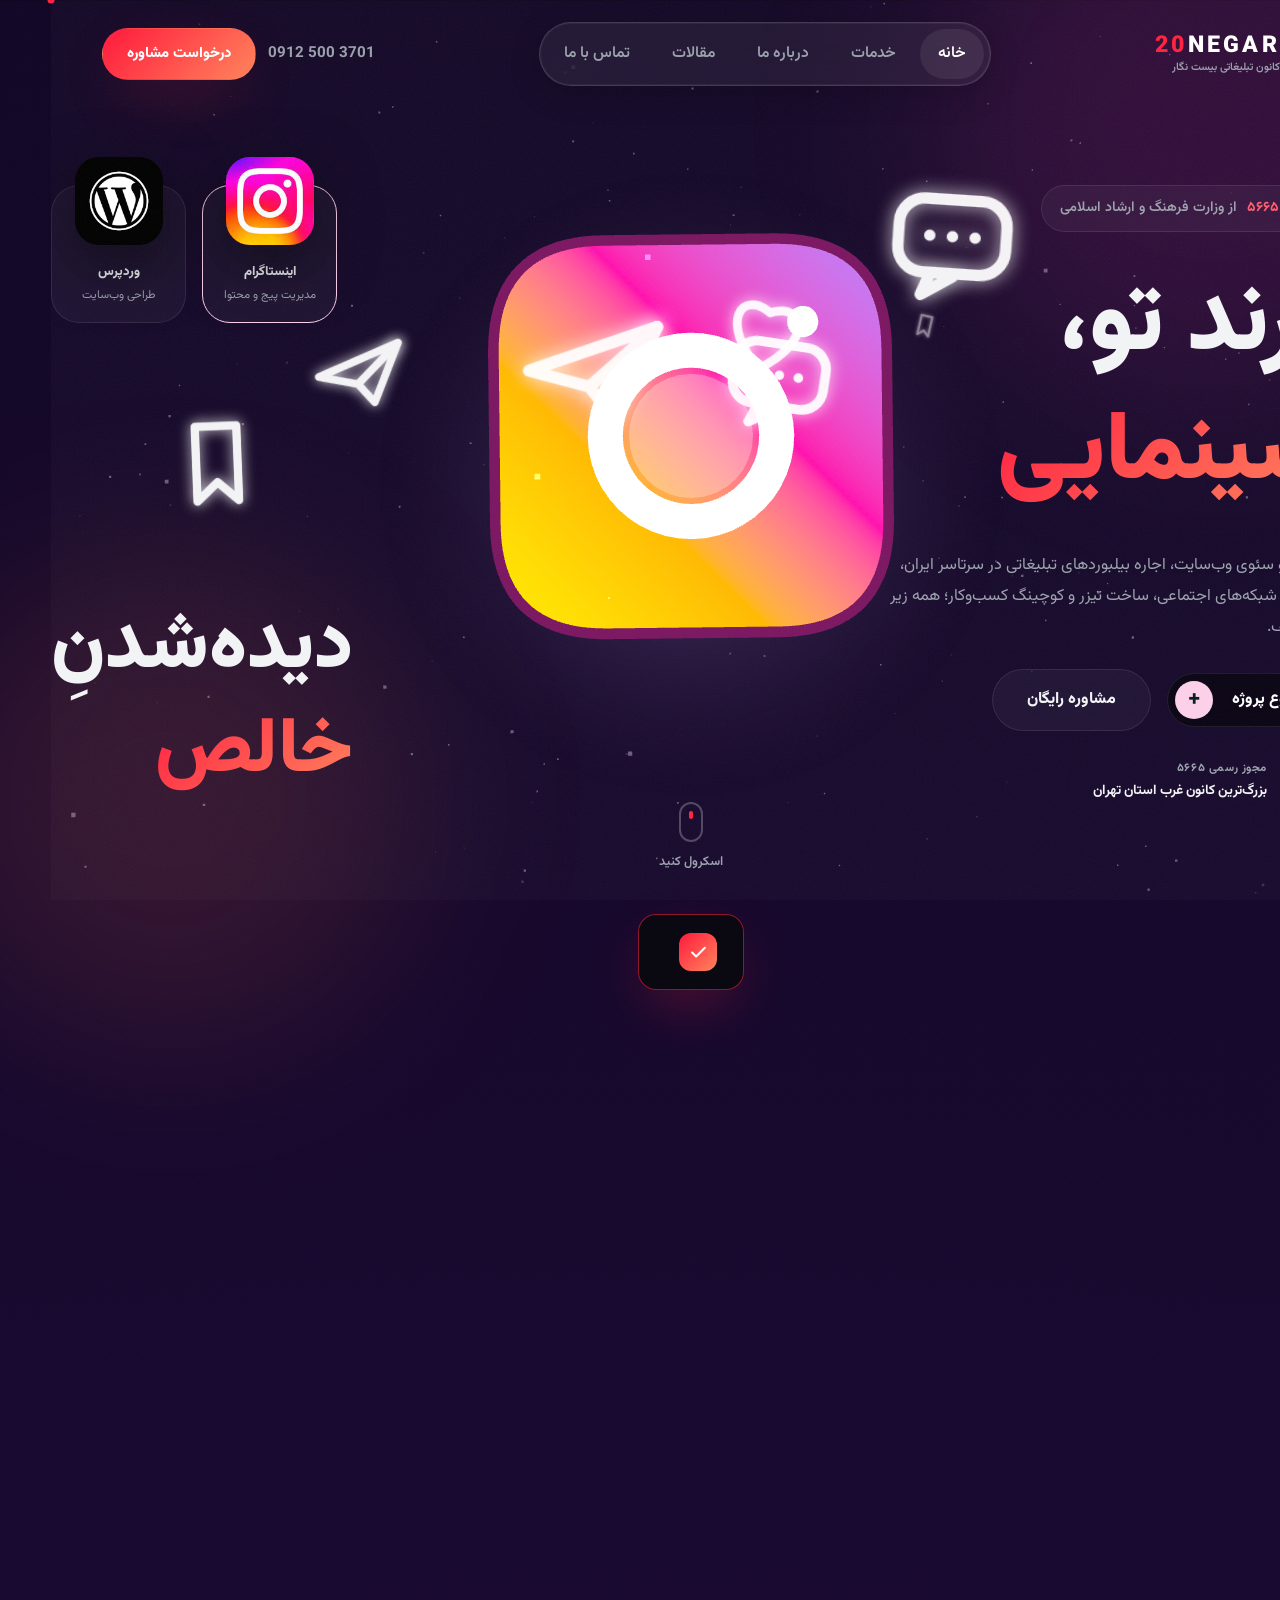
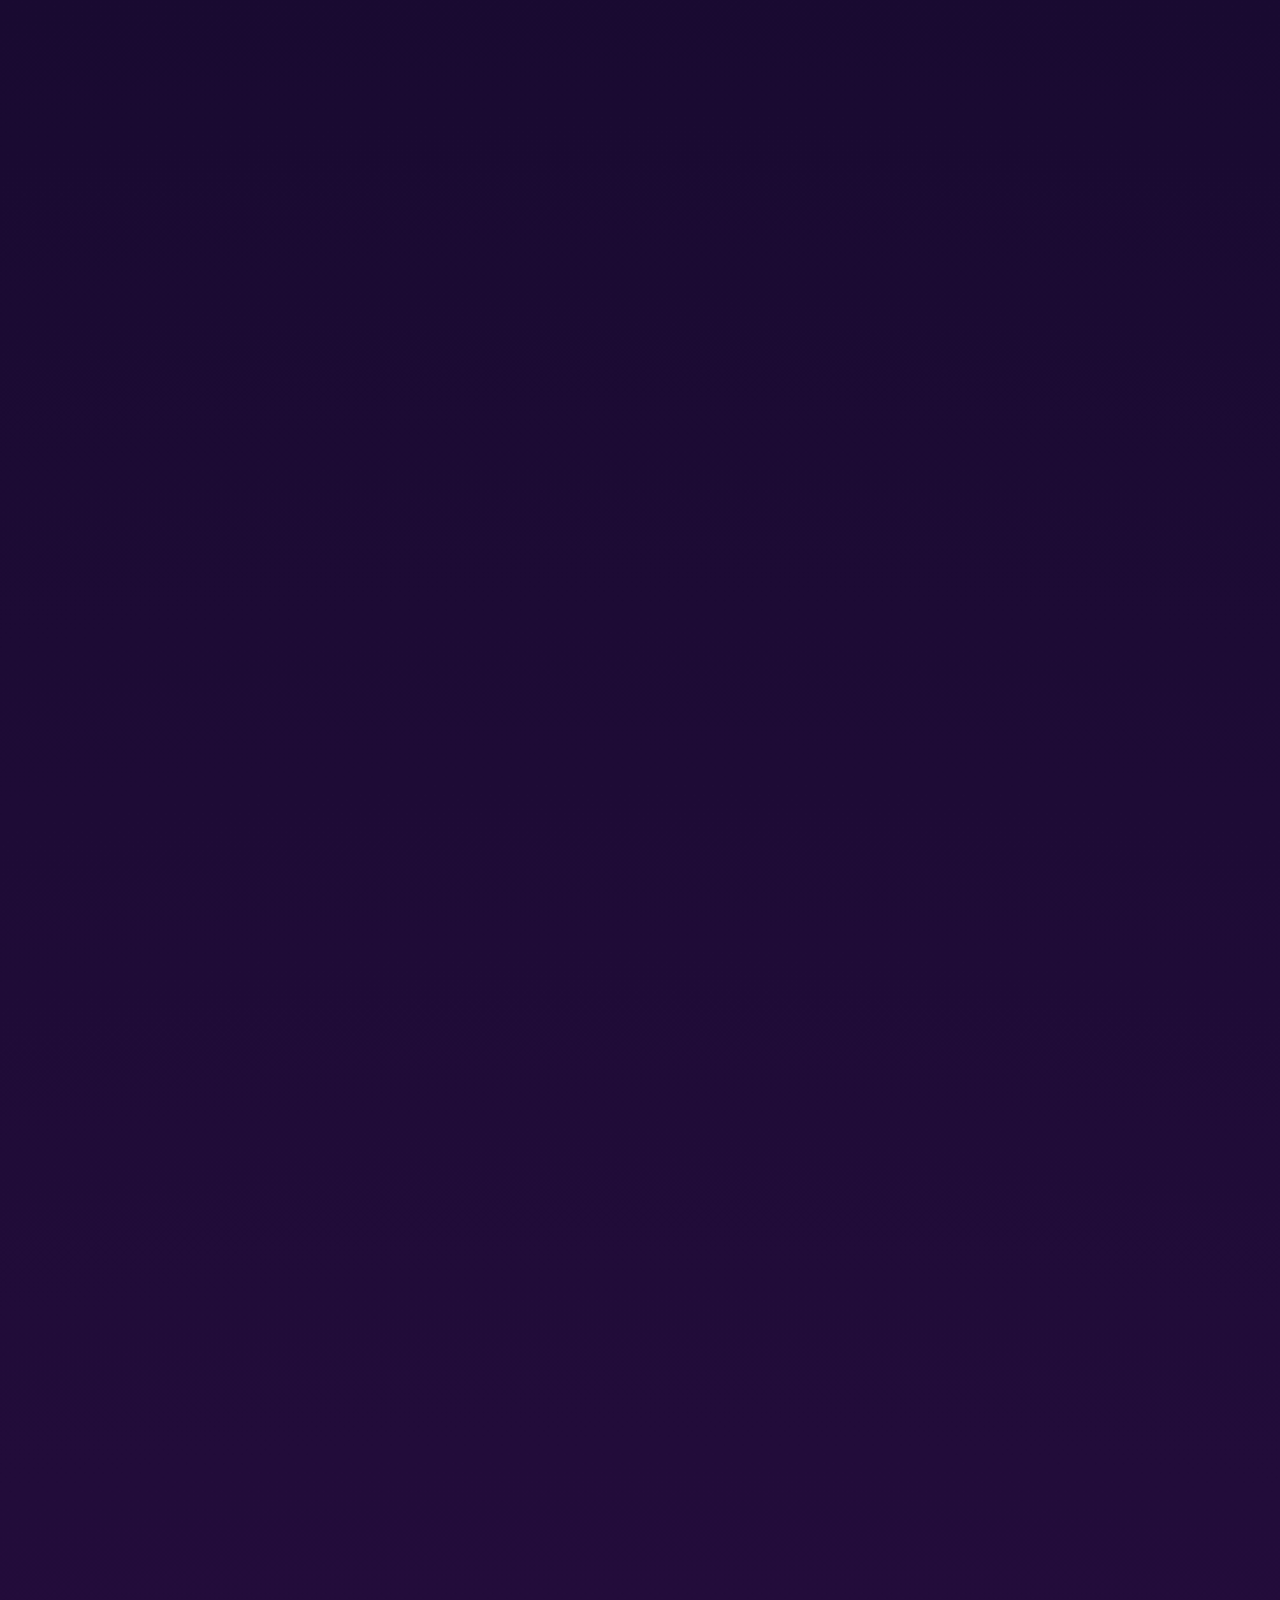
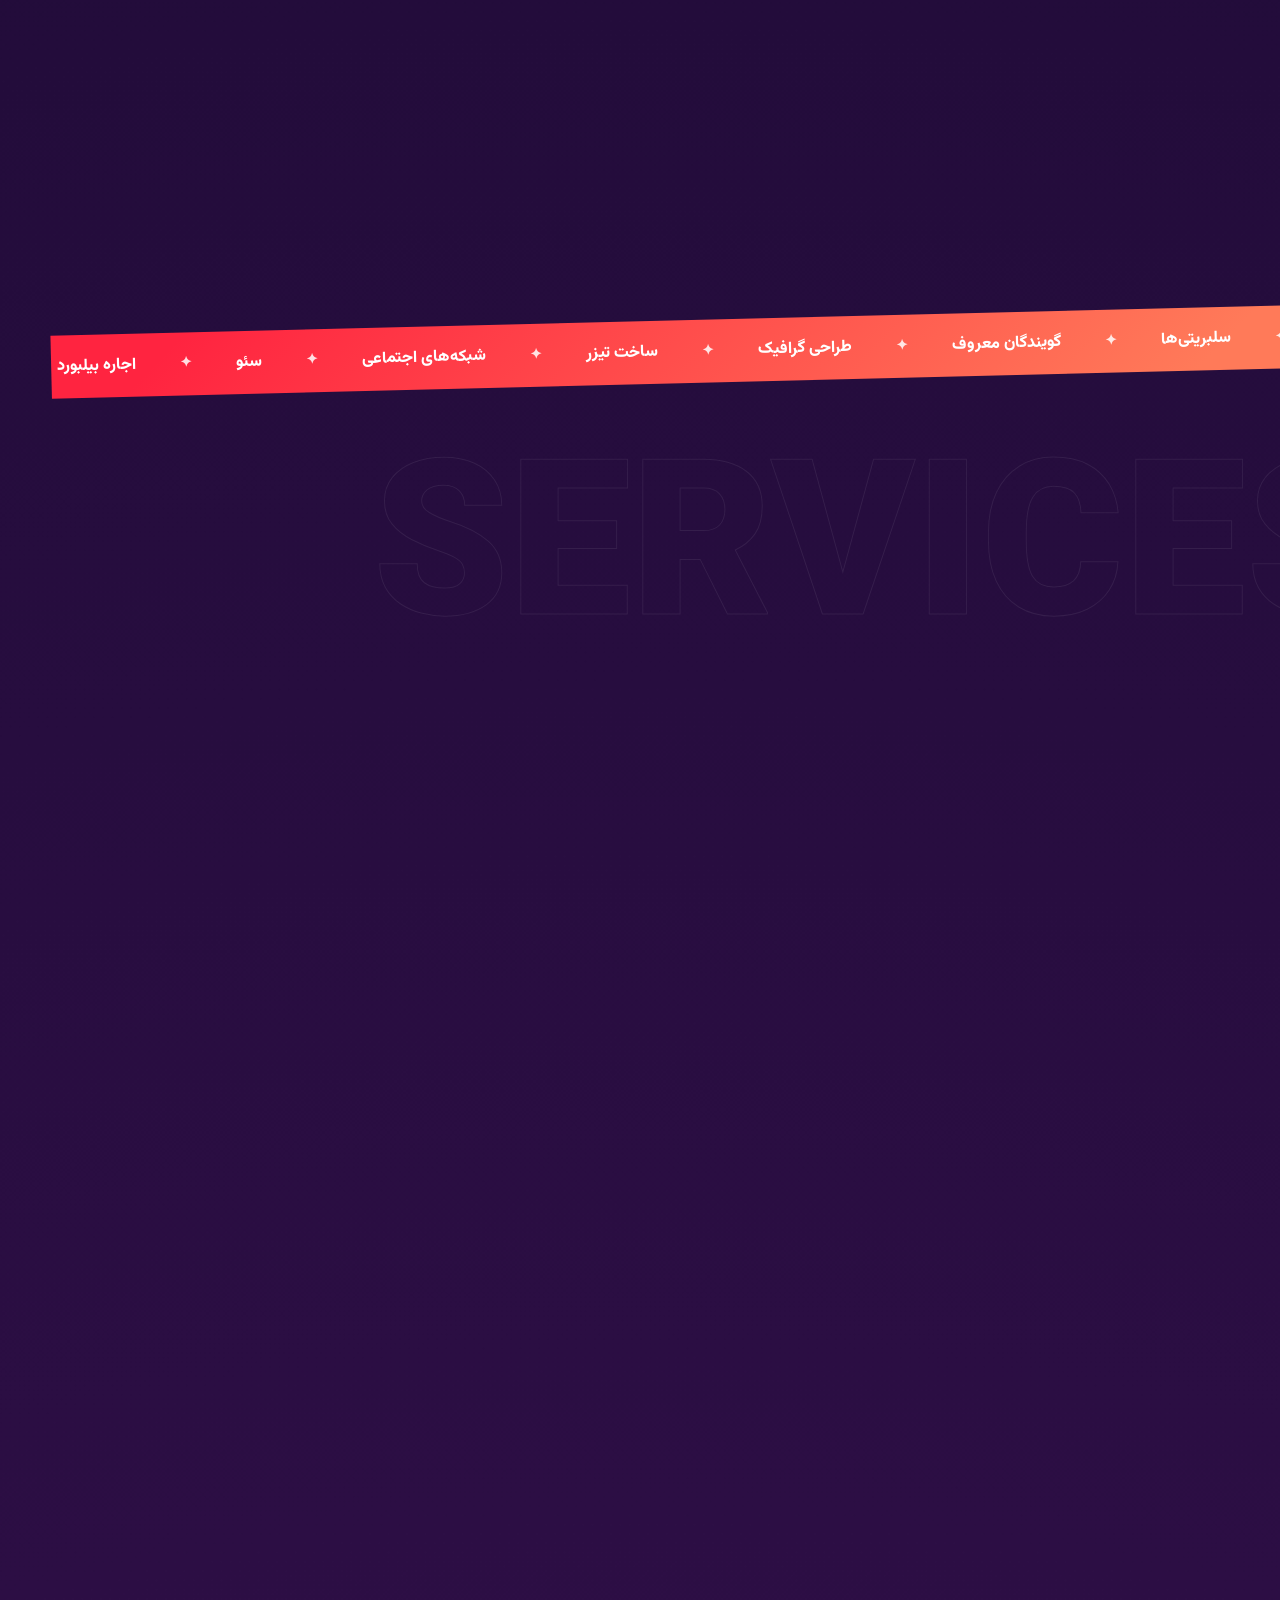
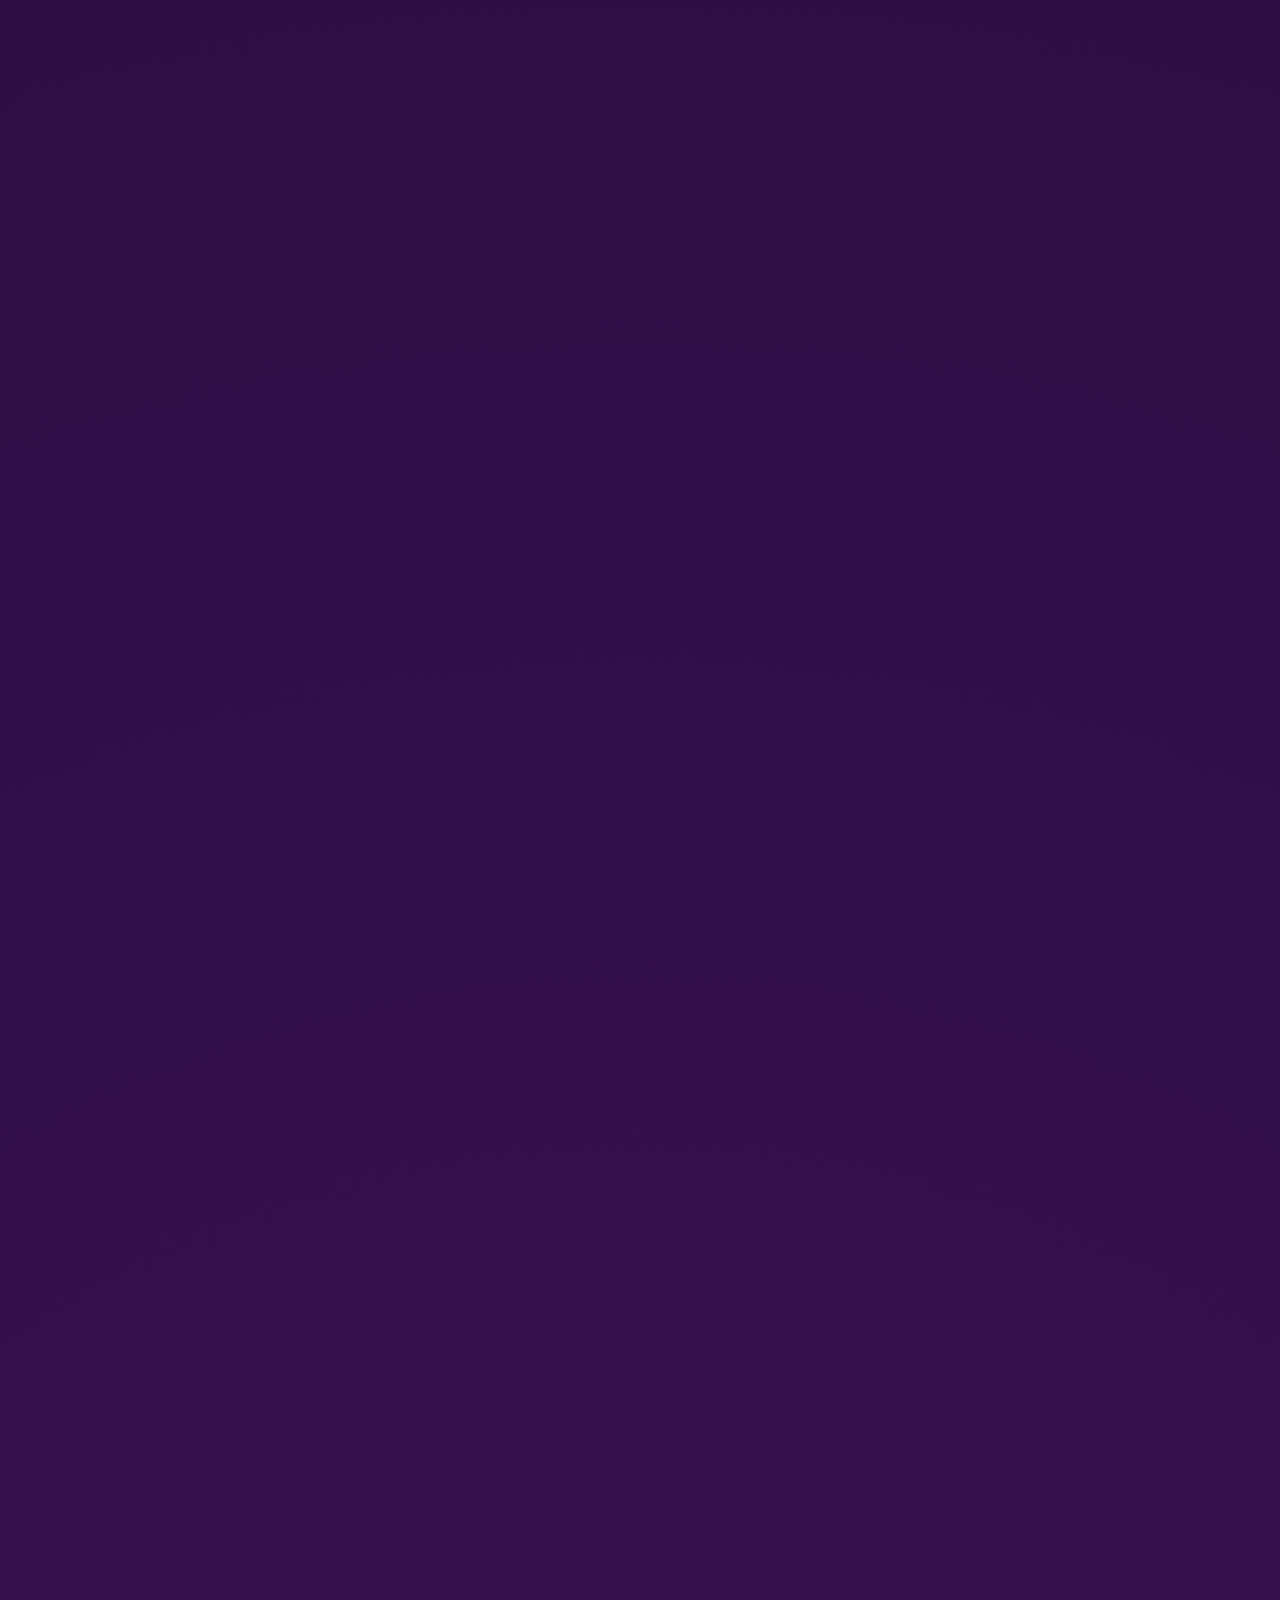
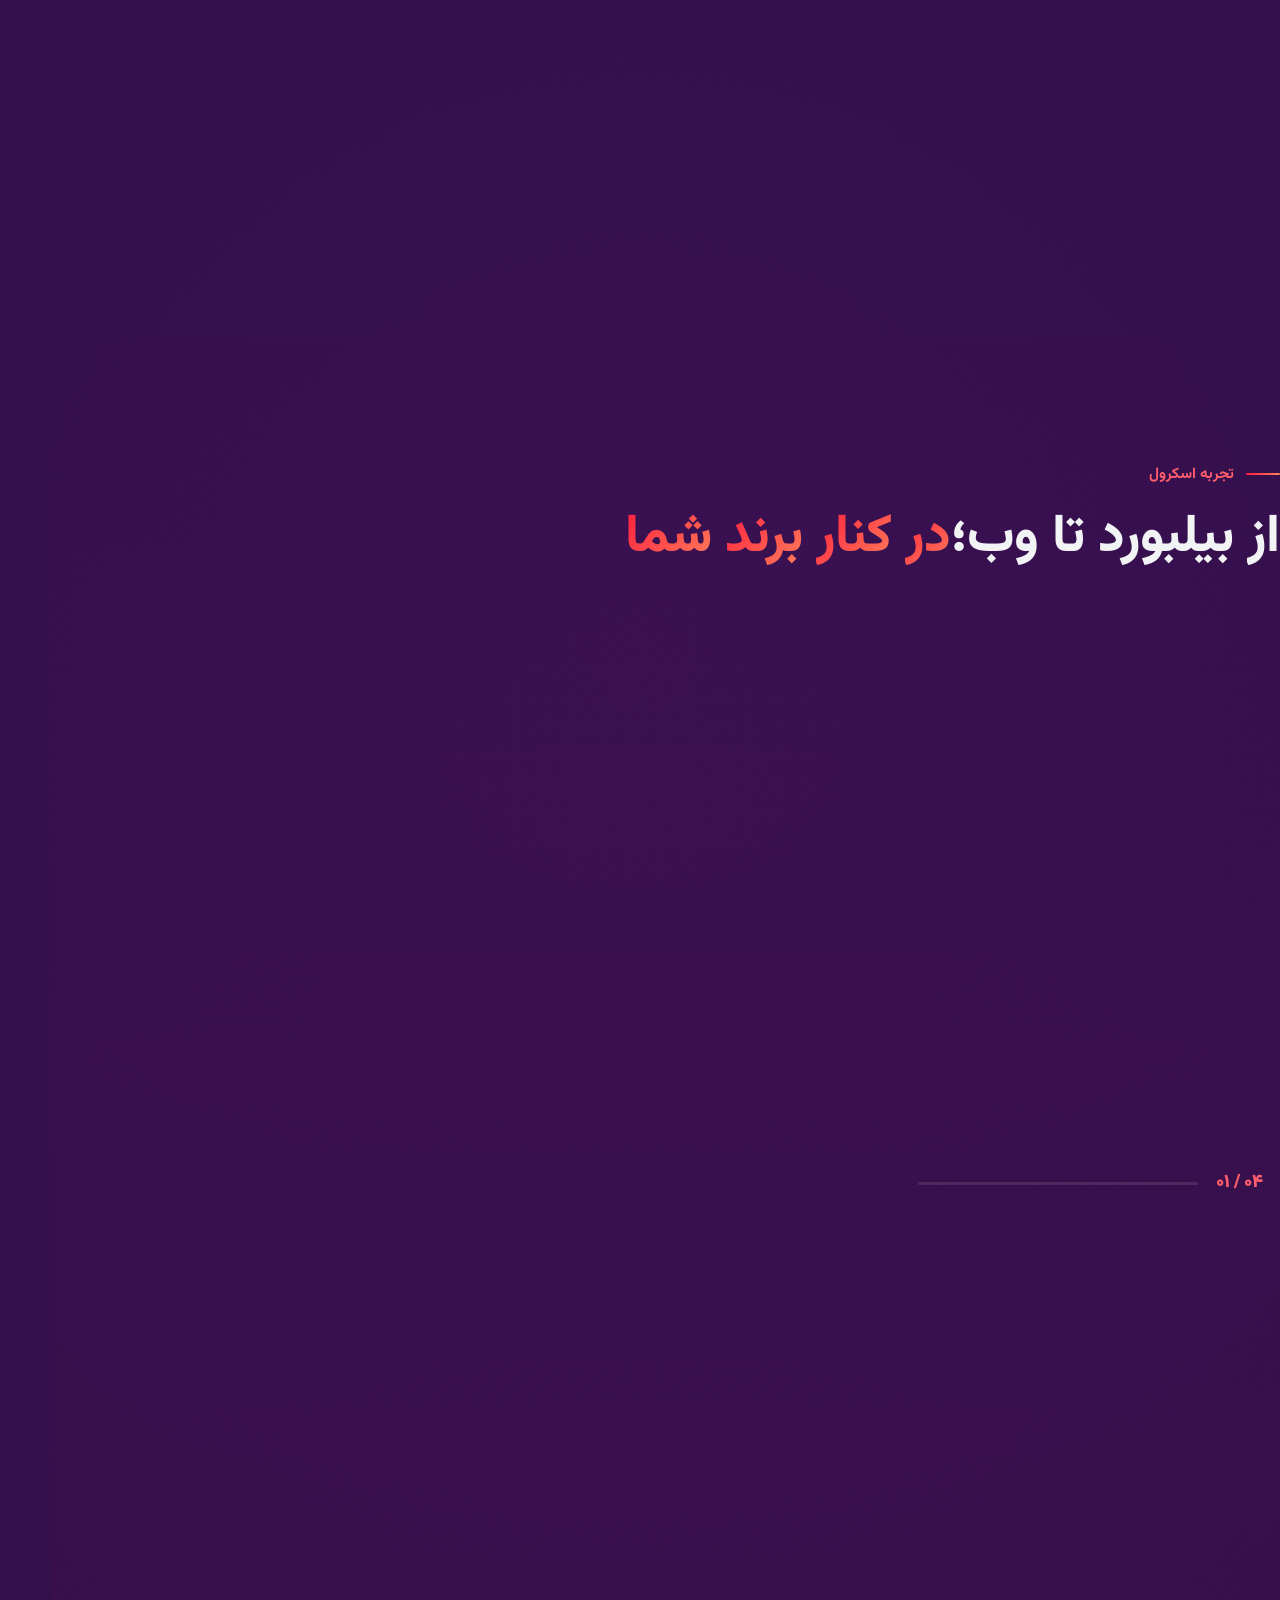
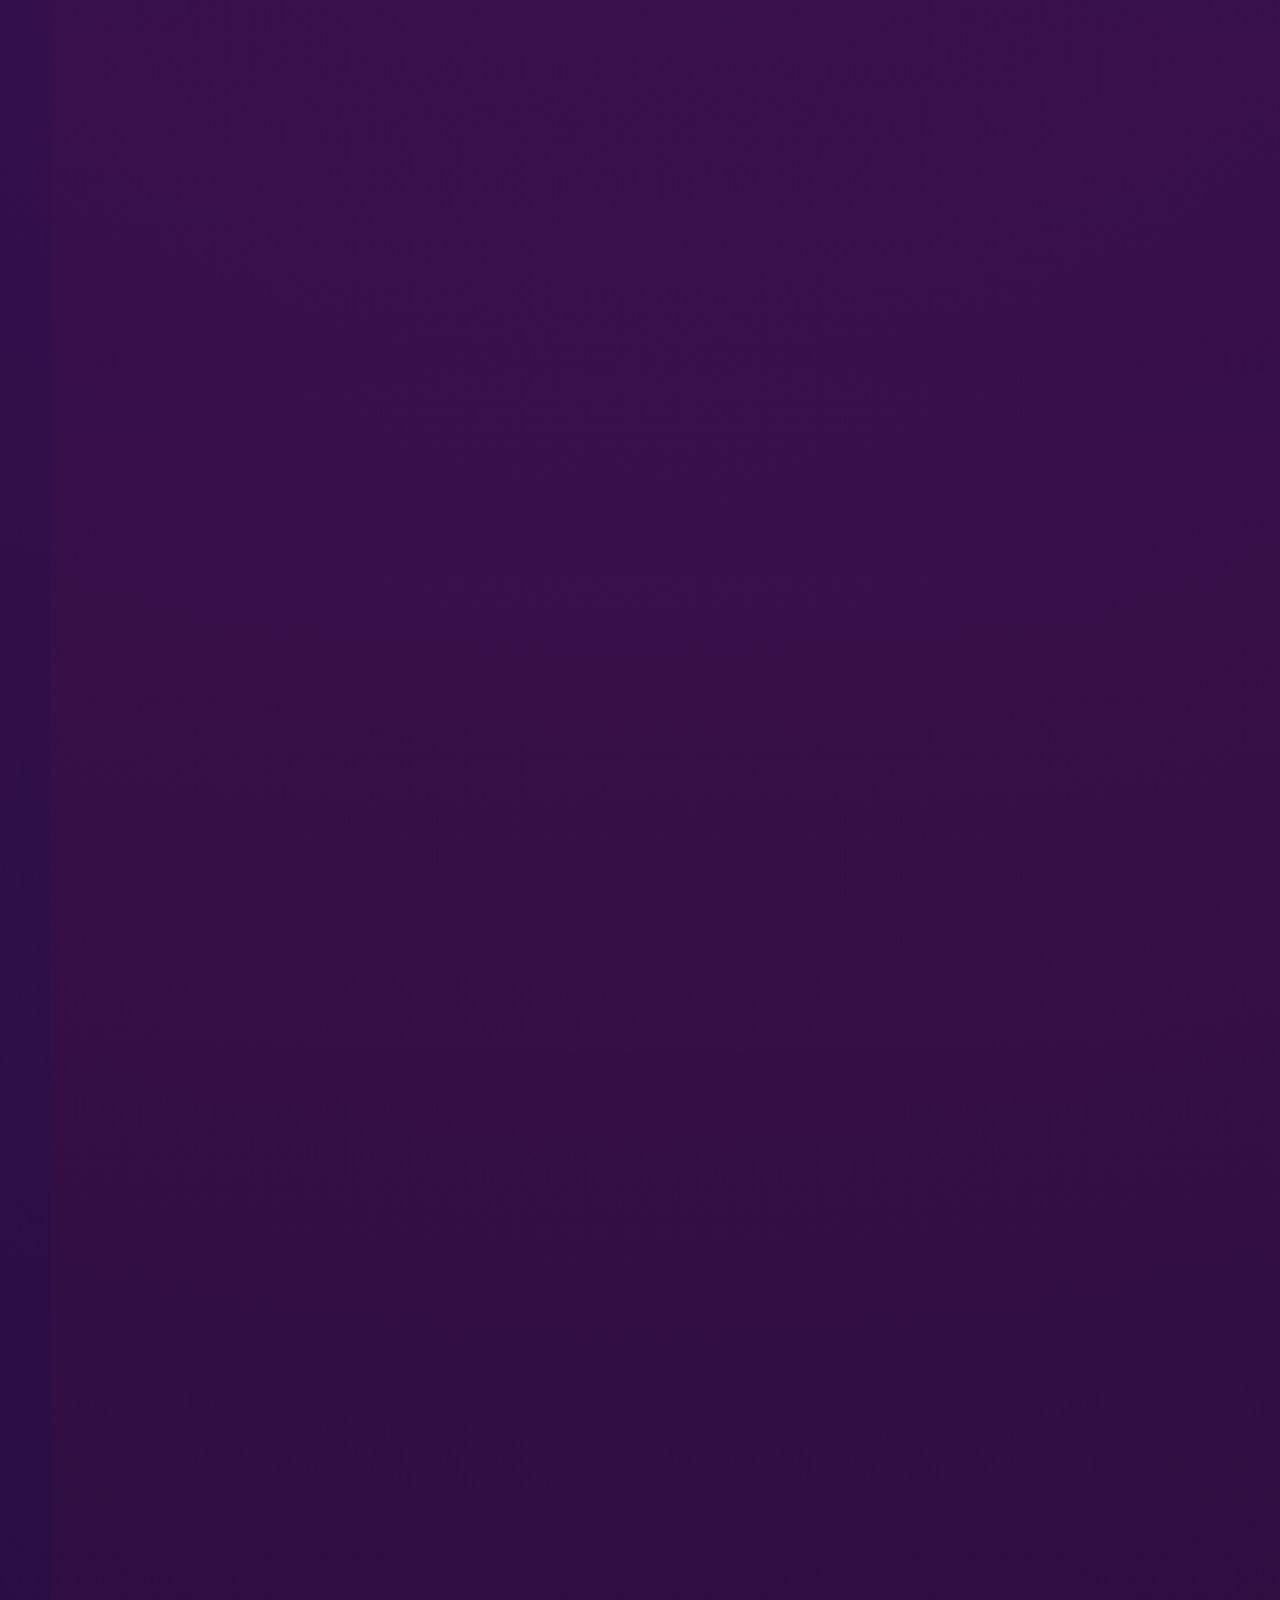
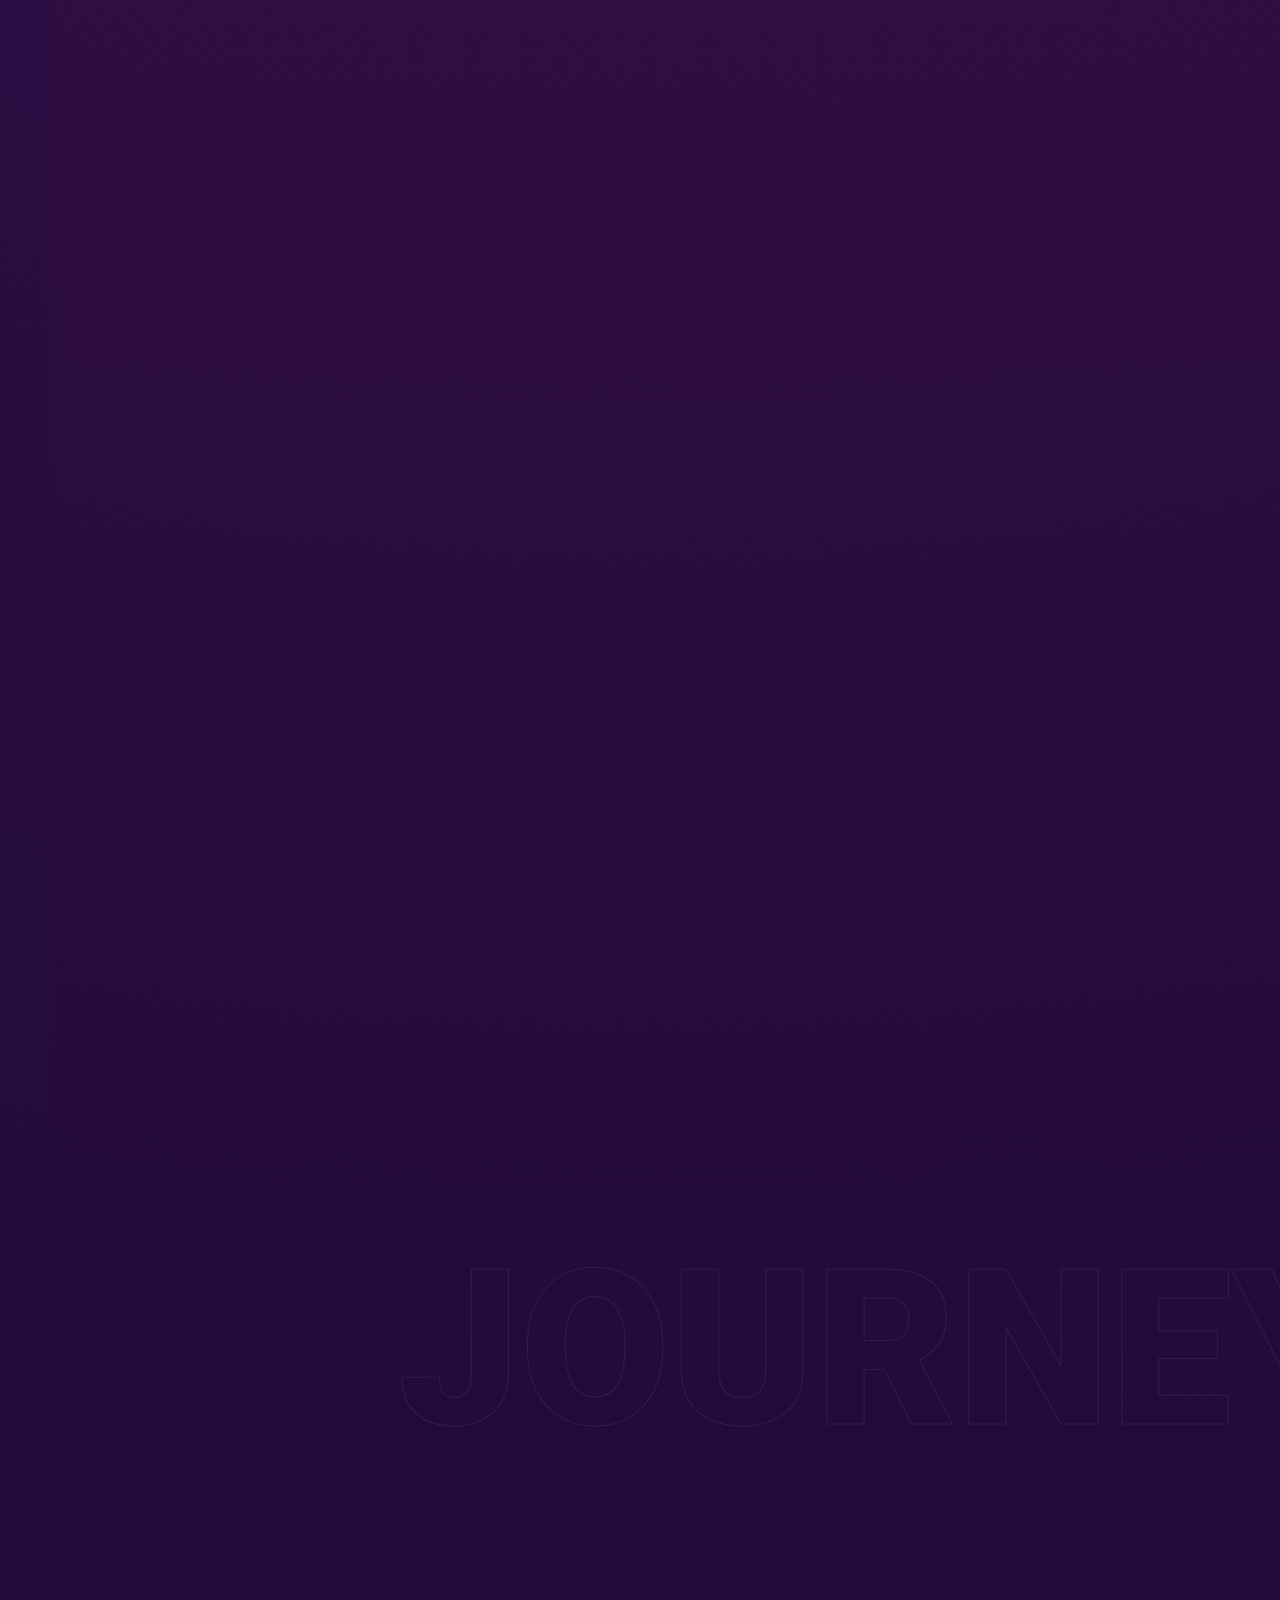
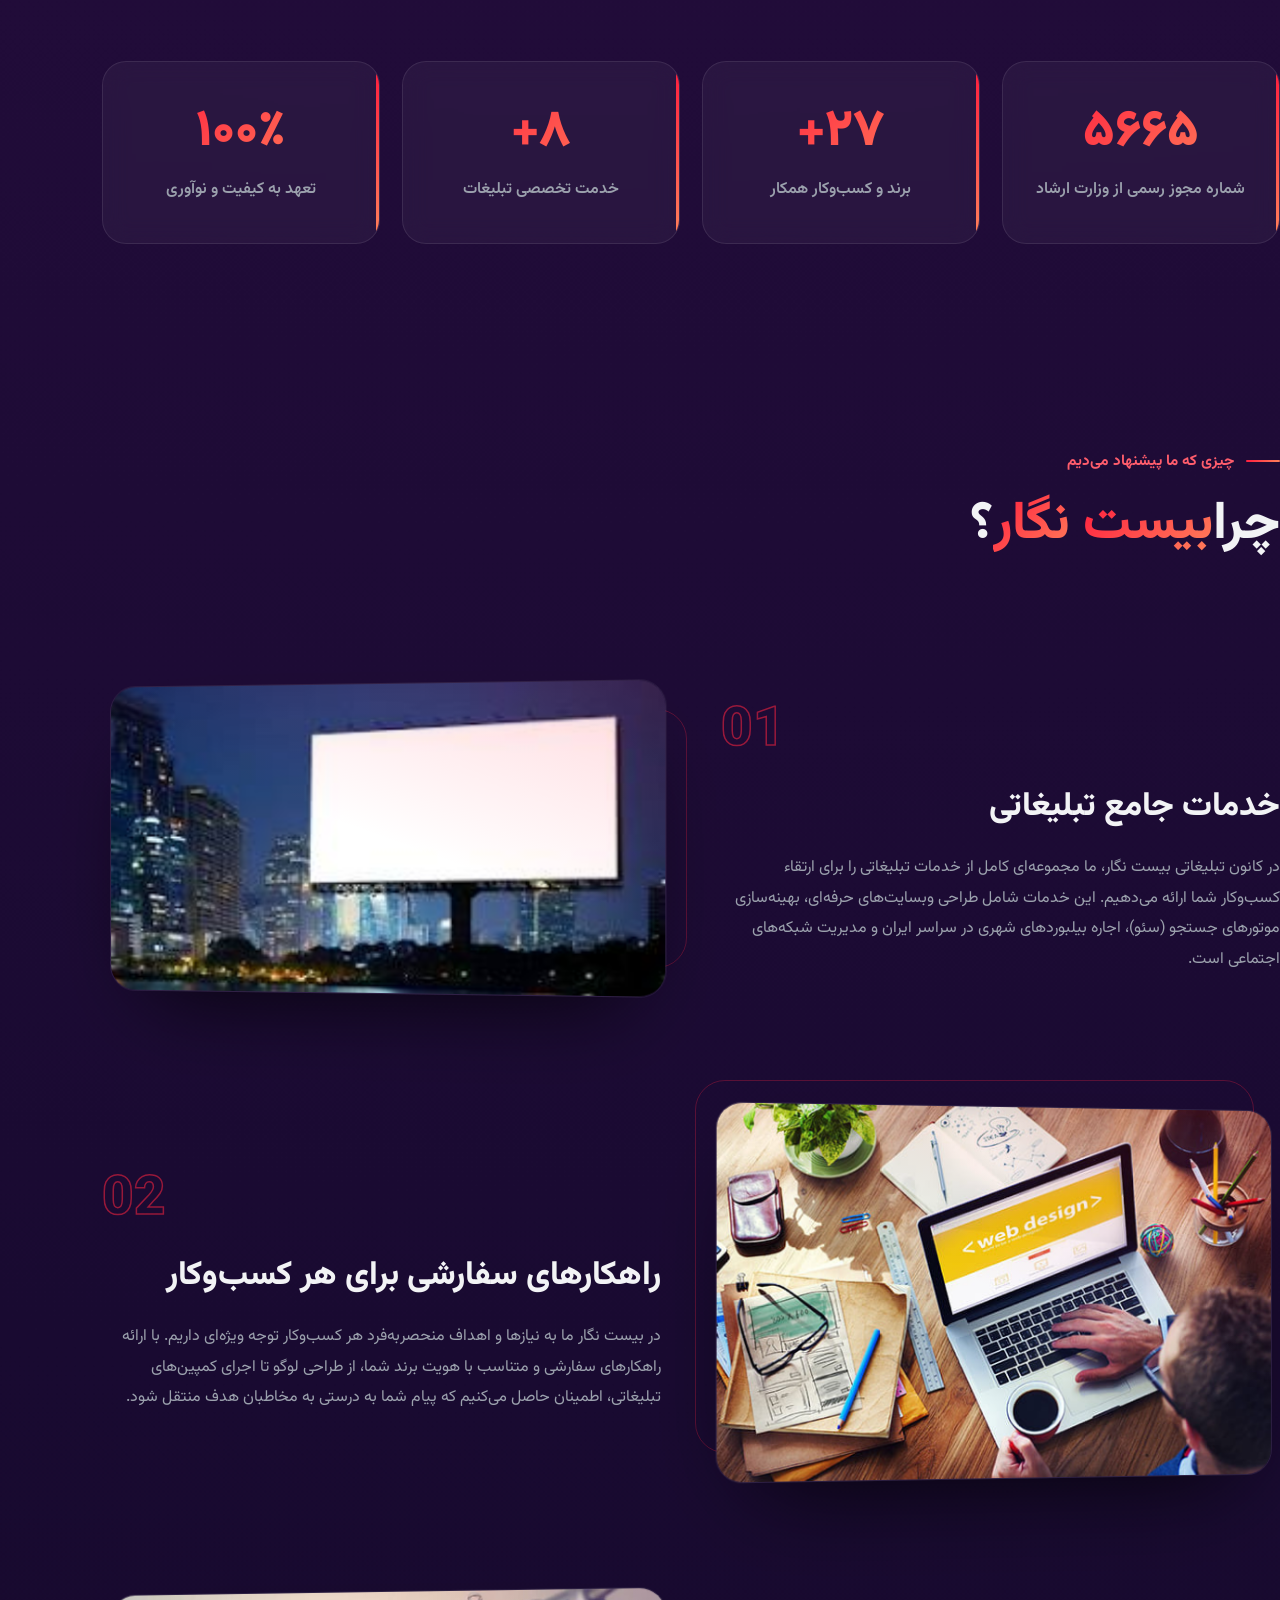
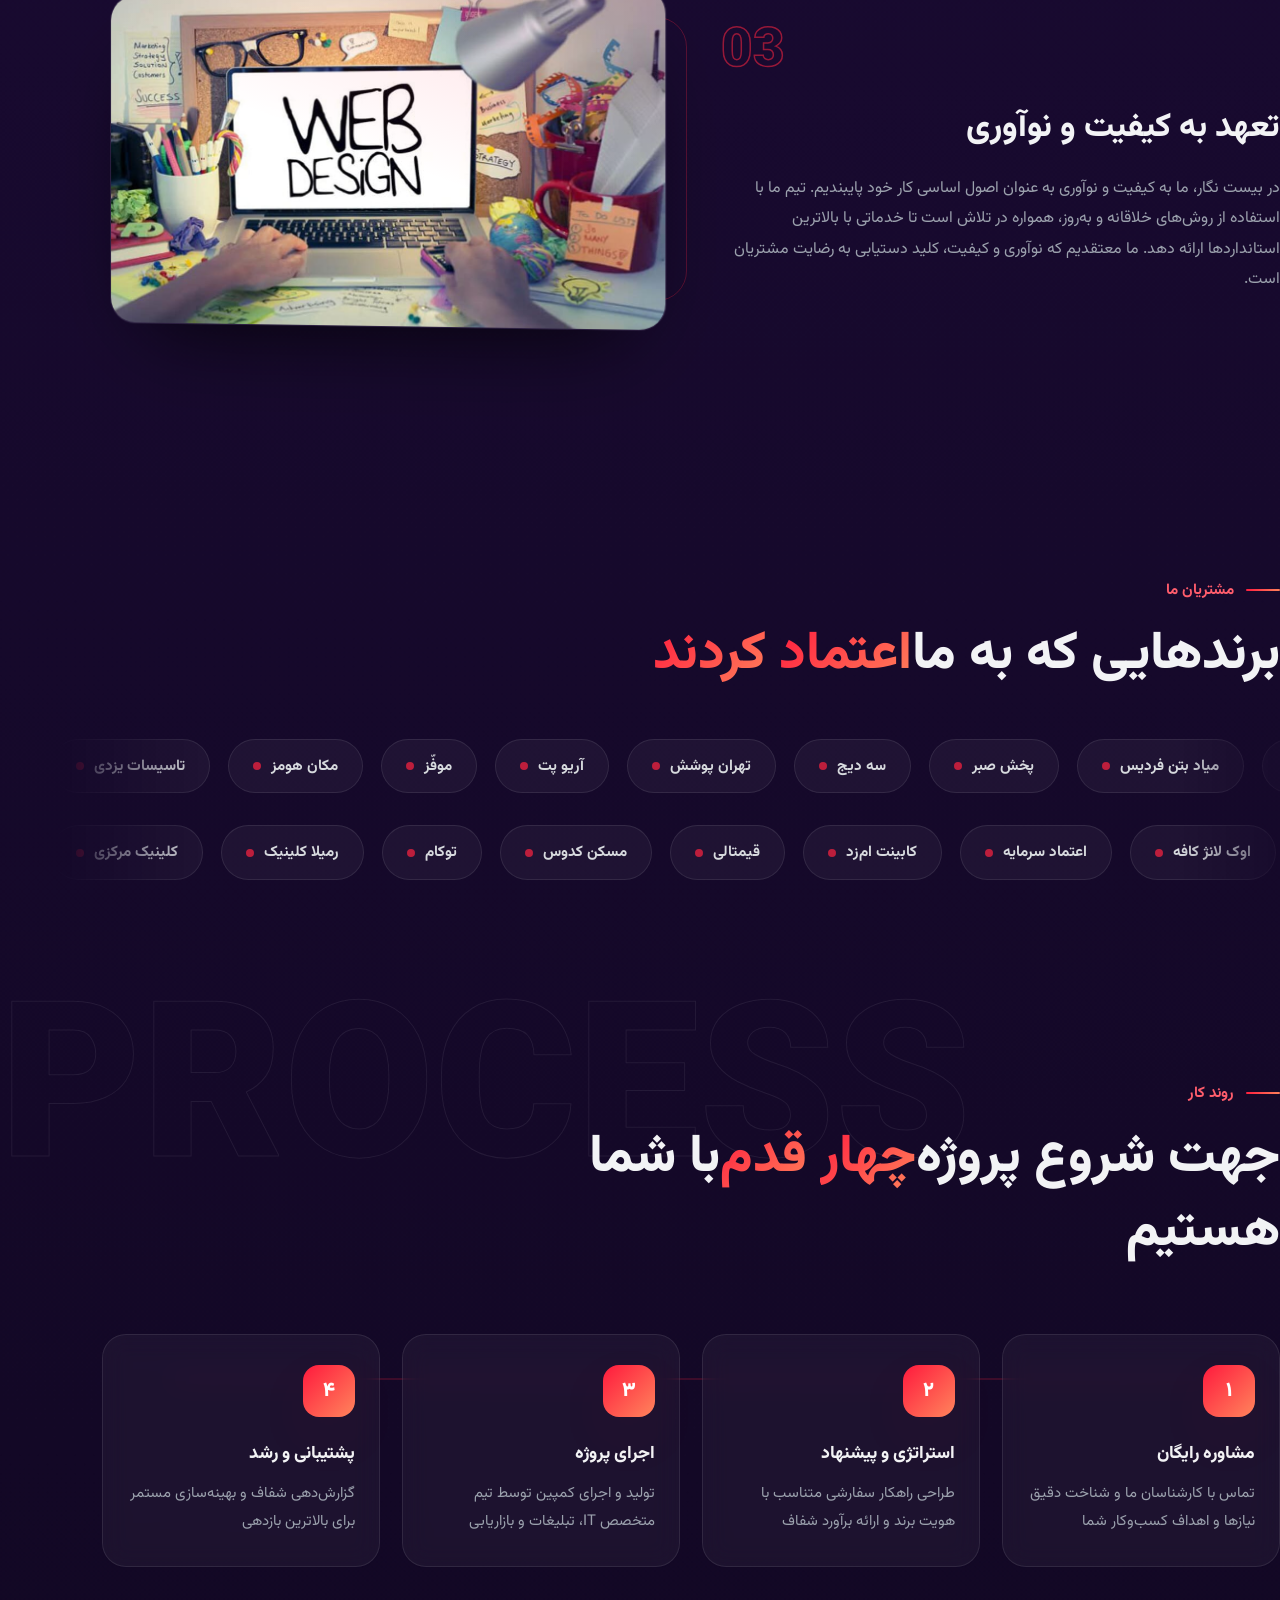
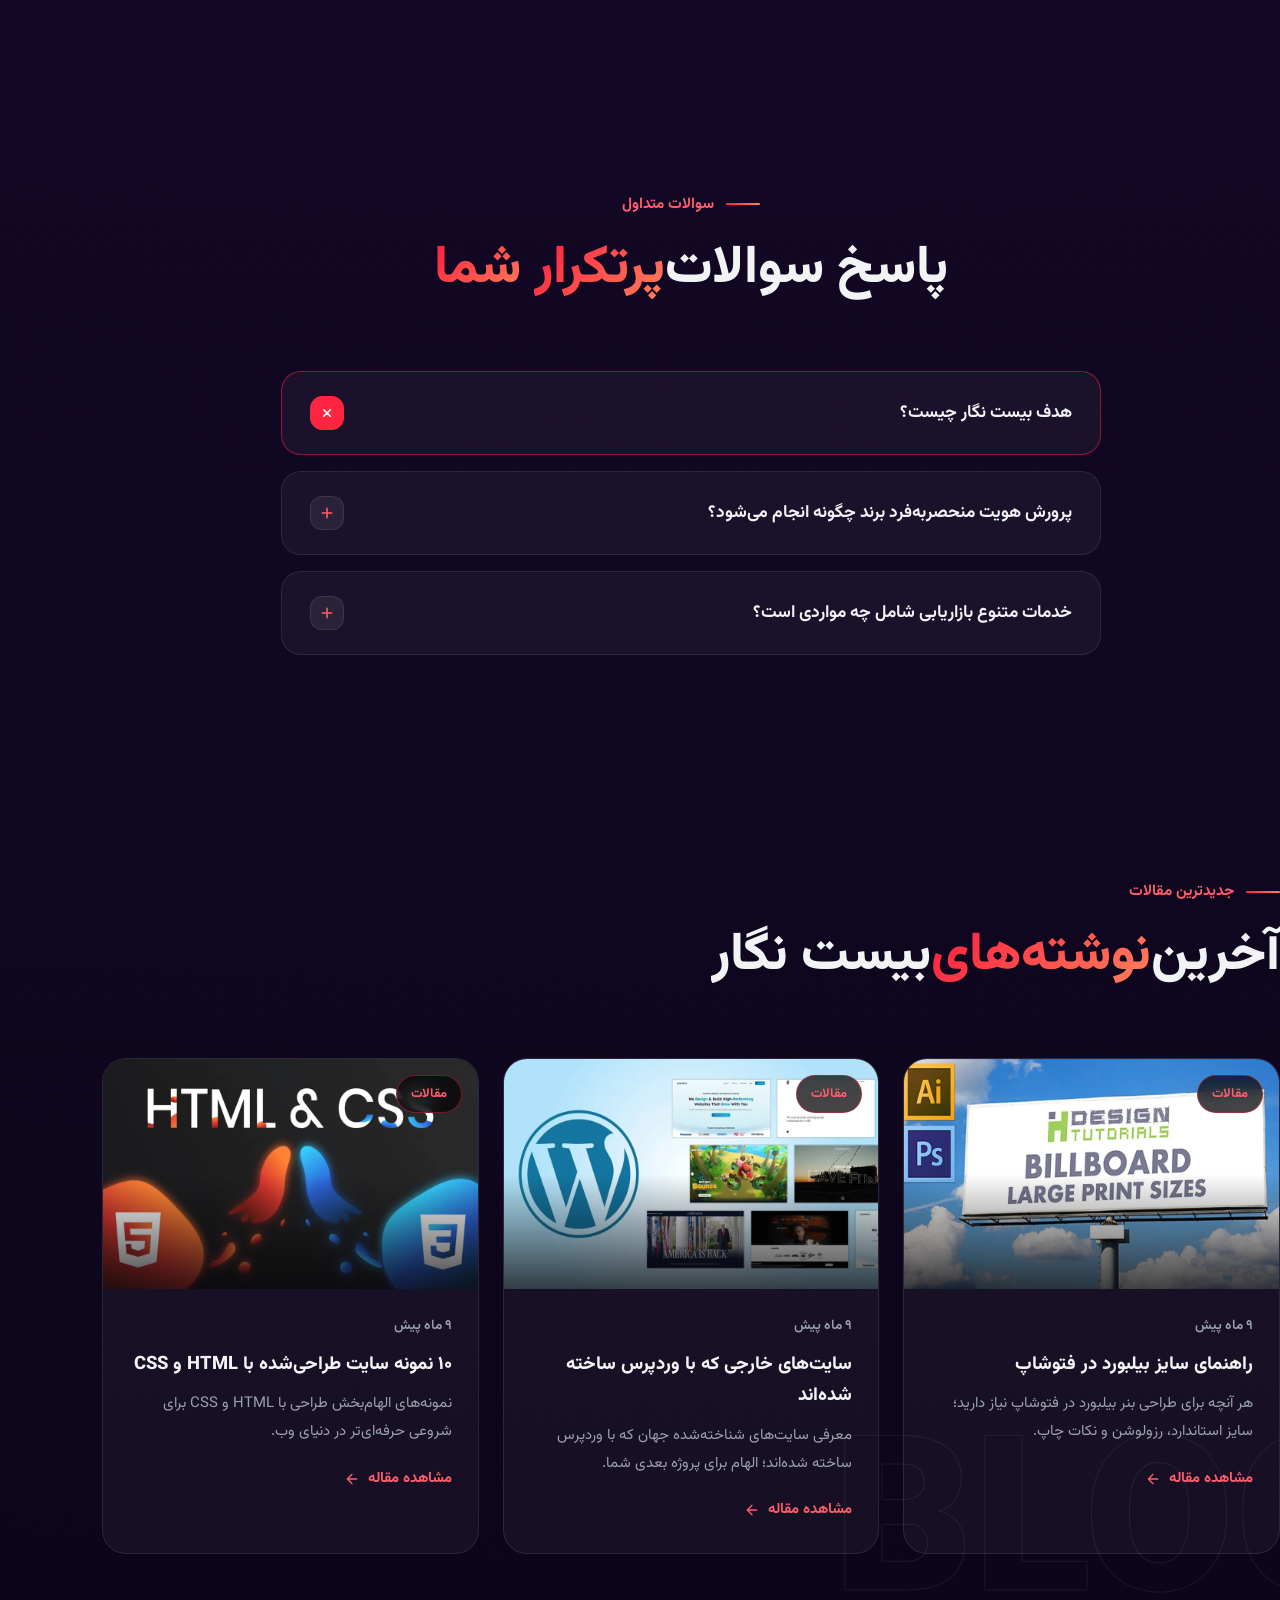
==== 20NegarSite/wwwroot/index.html @ dee3471d "first commit" ====
<!DOCTYPE html>
<html lang="fa" dir="rtl" class="js">
<head>
  <meta charset="UTF-8">
  <meta name="viewport" content="width=device-width, initial-scale=1.0">
  <title>کانون تبلیغاتی بیست نگار شهریار | طراحی سایت، بیلبورد، سئو</title>
  <meta name="description" content="کانون آگهی و تبلیغاتی بیست نگار شهریار با مجوز ۵۶۶۵ — طراحی وب‌سایت، اجاره بیلبورد در سرتاسر ایران، سئو، مدیریت شبکه‌های اجتماعی، ساخت تیزر و کوچینگ کسب‌وکار">
  <meta name="theme-color" content="#060609">
  <link rel="icon" type="image/svg+xml" href="img/favicon.svg">
  <link rel="stylesheet" href="css/style.css">
</head>
<body class="theme-instagram">
  <script>document.documentElement.classList.add('js')</script>

  <div class="preloader">
    <div class="pre-inner">
      <div class="pre-logo"><span class="n20">20</span><span>NEGAR</span></div>
      <div class="pre-bar"><i></i></div>
      <div class="pre-pct">۰٪</div>
    </div>
  </div>

  <div class="noise"></div>
  <div class="glow glow-1"></div>
  <div class="glow glow-2"></div>
  <canvas id="bg3d"></canvas>
  <canvas id="fg3d"></canvas>
  <div class="cursor-dot"></div>
  <div class="cursor-ring"></div>

  <header class="nav">
    <div class="container nav-inner">
      <a href="index.html" class="logo" aria-label="بیست نگار">
        <span class="logo-main"><span class="n20">20</span><span class="rest">NEGAR</span></span>
        <span class="logo-sub">کانون تبلیغاتی بیست نگار</span>
      </a>
      <nav class="nav-links" aria-label="منوی اصلی">
        <a href="index.html" class="active">خانه</a>
        <a href="services.html">خدمات</a>
        <a href="about.html">درباره ما</a>
        <a href="blog.html">مقالات</a>
        <a href="contact.html">تماس با ما</a>
      </nav>
      <div class="nav-cta">
        <a href="tel:09125003701" class="nav-phone" dir="ltr">0912 500 3701</a>
        <a href="tel:09125003701" class="btn btn-primary">درخواست مشاوره</a>
        <button class="burger" aria-label="باز و بسته کردن منو"><span></span><span></span><span></span></button>
      </div>
    </div>
  </header>

  <div class="mmenu">
    <a class="mlink" href="index.html"><i>۰۱</i> خانه</a>
    <a class="mlink" href="services.html"><i>۰۲</i> خدمات</a>
    <a class="mlink" href="about.html"><i>۰۳</i> درباره ما</a>
    <a class="mlink" href="blog.html"><i>۰۴</i> مقالات</a>
    <a class="mlink" href="contact.html"><i>۰۵</i> تماس با ما</a>
    <div class="mmenu-meta">
      <span dir="ltr">0912 500 3701</span>
      <span>اندیشه فاز یک، ساختمان پاسارگاد، طبقه ۳، واحد ۶</span>
    </div>
  </div>

  <main class="page">

    <section class="hero" id="home">
      <div class="bubbles-container" id="bubbles" aria-hidden="true"></div>
      <div class="container hero-content">
        <div class="hero-left">
          <span class="hero-chip"><b>مجوز ۵۶۶۵</b> از وزارت فرهنگ و ارشاد اسلامی</span>
          <h1 class="main-title" data-split>برند تو،<br><span class="grad">سینمایی</span></h1>
          <p class="hero-desc">طراحی و سئوی وب‌سایت، اجاره بیلبوردهای تبلیغاتی در سرتاسر ایران، مدیریت شبکه‌های اجتماعی، ساخت تیزر و کوچینگ کسب‌وکار؛ همه زیر یک سقف.</p>
          <div class="cta-group">
            <a href="contact.html" class="primary-btn">
              شروع پروژه
              <span class="plus-icon">+</span>
            </a>
            <a href="tel:09125003701" class="btn btn-ghost">مشاوره رایگان</a>
          </div>
          <div class="award-badge">
            <div class="award-icon">
              <svg viewBox="0 0 24 24" fill="none" stroke="currentColor" stroke-width="2" stroke-linecap="round" stroke-linejoin="round"><path d="M6 17l6-5 6 5"/><path d="M6 11l6-5 6 5"/></svg>
            </div>
            <div class="award-text">
              <span class="award-title">مجوز رسمی ۵۶۶۵</span>
              <span class="award-subtitle">بزرگ‌ترین کانون غرب استان تهران</span>
            </div>
          </div>
        </div>
        <div class="hero-right">
          <div class="product-carousel">
            <div class="carousel-cards">
              <div class="card active" data-flavor="instagram">
                <img src="img/instagram-app.jpg" alt="اینستاگرام">
                <div class="card-info">
                  <span>اینستاگرام</span>
                  <span>مدیریت پیج و محتوا</span>
                </div>
              </div>
              <div class="card" data-flavor="wordpress">
                <img src="img/wordpress-app.png" alt="وردپرس">
                <div class="card-info">
                  <span>وردپرس</span>
                  <span>طراحی وب‌سایت</span>
                </div>
              </div>
            </div>
          </div>
          <h2 class="side-title" data-split>دیده‌شدنِ<br><span class="grad">خالص</span></h2>
        </div>
      </div>
      <div class="hero-scroll"><span class="wheel"></span> اسکرول کنید</div>
    </section>

    <div class="marquee" aria-hidden="true">
      <div class="marquee-track">
        <span>طراحی وب‌سایت</span><span>اجاره بیلبورد</span><span>سئو</span><span>شبکه‌های اجتماعی</span><span>ساخت تیزر</span><span>طراحی گرافیک</span><span>گویندگان معروف</span><span>سلبریتی‌ها</span>
        <span>طراحی وب‌سایت</span><span>اجاره بیلبورد</span><span>سئو</span><span>شبکه‌های اجتماعی</span><span>ساخت تیزر</span><span>طراحی گرافیک</span><span>گویندگان معروف</span><span>سلبریتی‌ها</span>
      </div>
    </div>

    <section class="services" id="services">
      <div class="ghost-word" style="top:6%;inset-inline-end:-4%" data-speed="0.08" dir="ltr">SERVICES</div>
      <div class="container">
        <div class="sec-head" data-reveal>
          <span class="kicker">خدمات ما</span>
          <h2 data-split>هر آنچه برای <span class="grad">دیده شدن</span> برندتان نیاز دارید</h2>
          <p>مجموعه‌ای تقریباً کامل از خدمات تبلیغاتی کسب‌وکارها؛ از محیطی تا دیجیتال.</p>
        </div>
        <div class="svc-grid">
          <article class="svc-card tilt" data-reveal>
            <div class="tilt-glare"></div>
            <span class="svc-num">۰۱</span>
            <div class="svc-icon"><svg viewBox="0 0 24 24"><rect x="3" y="4" width="18" height="12" rx="2"/><path d="M8 20h8M12 16v4"/></svg></div>
            <h3>طراحی انواع وب سایت</h3>
            <p>برای شما وبسایتی استاندارد با امکانات فراوان و ظاهر دلخواه طراحی می‌کنیم</p>
            <a class="svc-link" href="services.html">بیشتر بدانید <svg viewBox="0 0 24 24"><path d="M19 12H5M12 19l-7-7 7-7"/></svg></a>
          </article>
          <article class="svc-card tilt" data-reveal data-delay="0.1">
            <div class="tilt-glare"></div>
            <span class="svc-num">۰۲</span>
            <div class="svc-icon"><svg viewBox="0 0 24 24"><rect x="3" y="3" width="18" height="10" rx="2"/><path d="M12 13v6M8 21h8"/></svg></div>
            <h3>اجاره بیلبورد شهری</h3>
            <p>بهترین راه برای دیده شدن و افزایش اعتبار برند کسب‌وکار شما</p>
            <a class="svc-link" href="services.html">بیشتر بدانید <svg viewBox="0 0 24 24"><path d="M19 12H5M12 19l-7-7 7-7"/></svg></a>
          </article>
          <article class="svc-card tilt" data-reveal data-delay="0.2">
            <div class="tilt-glare"></div>
            <span class="svc-num">۰۳</span>
            <div class="svc-icon"><svg viewBox="0 0 24 24"><circle cx="11" cy="11" r="7"/><path d="M21 21l-4.3-4.3M8.5 12.5l2-2 2 2 3-3"/></svg></div>
            <h3>بهینه‌سازی موتورهای جستجو</h3>
            <p>در نتایج اول گوگل ظاهر شوید و چند قدم از رقبای خود جلوتر باشید</p>
            <a class="svc-link" href="services.html">بیشتر بدانید <svg viewBox="0 0 24 24"><path d="M19 12H5M12 19l-7-7 7-7"/></svg></a>
          </article>
          <article class="svc-card tilt" data-reveal data-delay="0.3">
            <div class="tilt-glare"></div>
            <span class="svc-num">۰۴</span>
            <div class="svc-icon"><svg viewBox="0 0 24 24"><circle cx="6" cy="12" r="2.6"/><circle cx="18" cy="6" r="2.6"/><circle cx="18" cy="18" r="2.6"/><path d="M8.3 10.9l7.4-3.8M8.3 13.1l7.4 3.8"/></svg></div>
            <h3>مدیریت شبکه‌های اجتماعی</h3>
            <p>بیشترین و نزدیک‌ترین تعامل را با مشتریان خود داشته باشید</p>
            <a class="svc-link" href="services.html">بیشتر بدانید <svg viewBox="0 0 24 24"><path d="M19 12H5M12 19l-7-7 7-7"/></svg></a>
          </article>
        </div>
      </div>
    </section>

    <section class="walk" id="story">
      <div class="walk-pin">
        <div class="container">
          <div class="sec-head" style="margin-bottom:24px" data-reveal>
            <span class="kicker">تجربه اسکرول</span>
            <h2 data-split>از بیلبورد تا وب؛ <span class="grad">در کنار برند شما</span></h2>
          </div>
          <div class="walk-stage">
            <div class="walk-items">
              <div class="walk-item">
                <img src="img/billboard-city.jpg" alt="اجاره بیلبورد شهری" loading="lazy">
                <div class="wi-txt">
                  <span class="wi-kicker">مرحله اول — محیطی</span>
                  <h3>اجاره بیلبورد در سرتاسر ایران</h3>
                  <p>بهترین راه برای دیده شدن و افزایش اعتبار برند؛ بیلبوردهای شهری در بهترین نقاط کشور.</p>
                </div>
              </div>
              <div class="walk-item">
                <img src="img/webdev-neon.jpg" alt="طراحی وب‌سایت" loading="lazy">
                <div class="wi-txt">
                  <span class="wi-kicker">مرحله دوم — دیجیتال</span>
                  <h3>طراحی وب‌سایت استاندارد و دلخواه</h3>
                  <p>ویترین دیجیتال کسب‌وکار شما؛ وبسایتی سریع، استاندارد و منطبق با هویت برندتان.</p>
                </div>
              </div>
              <div class="walk-item">
                <img src="img/instagram-app.jpg" alt="شبکه‌های اجتماعی" loading="lazy">
                <div class="wi-txt">
                  <span class="wi-kicker">مرحله سوم — اجتماعی</span>
                  <h3>نزدیک‌ترین تعامل با مشتریان</h3>
                  <p>مدیریت کامل شبکه‌های اجتماعی؛ تولید محتوا، پشتیبانی پیج و ارتباط مستمر.</p>
                </div>
              </div>
              <div class="walk-item">
                <img src="img/office.jpg" alt="تیم بیست نگار" loading="lazy">
                <div class="wi-txt">
                  <span class="wi-kicker">مرحله چهارم — تیم ما</span>
                  <h3>تخصصی‌ها کنار برند شما</h3>
                  <p>با مهندسان IT، گویندگان معروف و صفحات مطرح، تبلیغ را با بالاترین بازدهی اجرا می‌کنیم.</p>
                </div>
              </div>
            </div>
            <div class="walk-ground"></div>
            <div class="walk-man" aria-hidden="true">
              <img src="img/walk-man.gif" alt="">
              <span class="walk-shadow"></span>
            </div>
          </div>
          <div class="walk-ui">
            <span class="walk-count">۰۱ / ۰۴</span>
            <div class="walk-rail"><span class="walk-fill"></span></div>
          </div>
        </div>
      </div>
      <div class="ghost-word walk-ghost" data-speed="0.05" dir="ltr">JOURNEY</div>
    </section>

    <section class="stats">
      <div class="container">
        <div class="stats-grid">
          <div class="stat" data-reveal>
            <div class="stat-num"><span data-count="5665"></span></div>
            <div class="stat-label">شماره مجوز رسمی از وزارت ارشاد</div>
          </div>
          <div class="stat" data-reveal data-delay="0.1">
            <div class="stat-num"><span data-count="27" data-suffix="+"></span></div>
            <div class="stat-label">برند و کسب‌وکار همکار</div>
          </div>
          <div class="stat" data-reveal data-delay="0.2">
            <div class="stat-num"><span data-count="8" data-suffix="+"></span></div>
            <div class="stat-label">خدمت تخصصی تبلیغات</div>
          </div>
          <div class="stat" data-reveal data-delay="0.3">
            <div class="stat-num"><span data-count="100" data-suffix="٪"></span></div>
            <div class="stat-label">تعهد به کیفیت و نوآوری</div>
          </div>
        </div>
      </div>
    </section>

    <section class="why" id="why">
      <div class="container">
        <div class="sec-head" data-reveal>
          <span class="kicker">چیزی که ما پیشنهاد می‌دیم</span>
          <h2 data-split>چرا <span class="grad">بیست نگار</span>؟</h2>
        </div>

        <div class="why-row">
          <div class="why-media" data-reveal>
            <div class="why-frame"></div>
            <div class="why-img" data-speed="0.04"><img src="img/billboard-city.jpg" alt="خدمات جامع تبلیغاتی" loading="lazy"></div>
          </div>
          <div class="why-txt" data-reveal data-delay="0.1">
            <div class="idx" dir="ltr">01</div>
            <h3>خدمات جامع تبلیغاتی</h3>
            <p>در کانون تبلیغاتی بیست نگار، ما مجموعه‌ای کامل از خدمات تبلیغاتی را برای ارتقاء کسب‌وکار شما ارائه می‌دهیم. این خدمات شامل طراحی وبسایت‌های حرفه‌ای، بهینه‌سازی موتورهای جستجو (سئو)، اجاره بیلبوردهای شهری در سراسر ایران و مدیریت شبکه‌های اجتماعی است.</p>
          </div>
        </div>

        <div class="why-row">
          <div class="why-media" data-reveal>
            <div class="why-frame"></div>
            <div class="why-img" data-speed="0.04"><img src="img/webdesign.jpg" alt="راهکارهای سفارشی برای هر کسب‌وکار" loading="lazy"></div>
          </div>
          <div class="why-txt" data-reveal data-delay="0.1">
            <div class="idx" dir="ltr">02</div>
            <h3>راهکارهای سفارشی برای هر کسب‌وکار</h3>
            <p>در بیست نگار ما به نیازها و اهداف منحصربه‌فرد هر کسب‌وکار توجه ویژه‌ای داریم. با ارائه راهکارهای سفارشی و متناسب با هویت برند شما، از طراحی لوگو تا اجرای کمپین‌های تبلیغاتی، اطمینان حاصل می‌کنیم که پیام شما به درستی به مخاطبان هدف منتقل شود.</p>
          </div>
        </div>

        <div class="why-row">
          <div class="why-media" data-reveal>
            <div class="why-frame"></div>
            <div class="why-img" data-speed="0.04"><img src="img/office.jpg" alt="تعهد به کیفیت و نوآوری" loading="lazy"></div>
          </div>
          <div class="why-txt" data-reveal data-delay="0.1">
            <div class="idx" dir="ltr">03</div>
            <h3>تعهد به کیفیت و نوآوری</h3>
            <p>در بیست نگار، ما به کیفیت و نوآوری به عنوان اصول اساسی کار خود پایبندیم. تیم ما با استفاده از روش‌های خلاقانه و به‌روز، همواره در تلاش است تا خدماتی با بالاترین استانداردها ارائه دهد. ما معتقدیم که نوآوری و کیفیت، کلید دستیابی به رضایت مشتریان است.</p>
          </div>
        </div>
      </div>
    </section>

    <section class="clients">
      <div class="container">
        <div class="sec-head" style="margin-bottom:40px" data-reveal>
          <span class="kicker">مشتریان ما</span>
          <h2 data-split>برندهایی که به ما <span class="grad">اعتماد کردند</span></h2>
        </div>
      </div>
      <div class="clients-marquee">
        <div class="clients-track">
          <span class="client-chip"><span class="dot"></span>تاسیسات یزدی</span>
          <span class="client-chip"><span class="dot"></span>مکان هومز</span>
          <span class="client-chip"><span class="dot"></span>موفّز</span>
          <span class="client-chip"><span class="dot"></span>آریو پت</span>
          <span class="client-chip"><span class="dot"></span>تهران پوشش</span>
          <span class="client-chip"><span class="dot"></span>سه دیج</span>
          <span class="client-chip"><span class="dot"></span>پخش صبر</span>
          <span class="client-chip"><span class="dot"></span>میاد بتن فردیس</span>
          <span class="client-chip"><span class="dot"></span>میراس درب</span>
          <span class="client-chip"><span class="dot"></span>آجر نور</span>
          <span class="client-chip"><span class="dot"></span>پارسوماش</span>
          <span class="client-chip"><span class="dot"></span>پارس برنج هفت</span>
          <span class="client-chip"><span class="dot"></span>لایت‌باکس ملکی</span>
          <span class="client-chip"><span class="dot"></span>پویا پلاست</span>
          <span class="client-chip"><span class="dot"></span>چسب‌دونی</span>
          <span class="client-chip"><span class="dot"></span>آریشا ملک</span>
          <span class="client-chip"><span class="dot"></span>تاسیسات یزدی</span>
          <span class="client-chip"><span class="dot"></span>مکان هومز</span>
          <span class="client-chip"><span class="dot"></span>موفّز</span>
          <span class="client-chip"><span class="dot"></span>آریو پت</span>
          <span class="client-chip"><span class="dot"></span>تهران پوشش</span>
          <span class="client-chip"><span class="dot"></span>سه دیج</span>
          <span class="client-chip"><span class="dot"></span>پخش صبر</span>
          <span class="client-chip"><span class="dot"></span>میاد بتن فردیس</span>
          <span class="client-chip"><span class="dot"></span>میراس درب</span>
          <span class="client-chip"><span class="dot"></span>آجر نور</span>
          <span class="client-chip"><span class="dot"></span>پارسوماش</span>
          <span class="client-chip"><span class="dot"></span>پارس برنج هفت</span>
          <span class="client-chip"><span class="dot"></span>لایت‌باکس ملکی</span>
          <span class="client-chip"><span class="dot"></span>پویا پلاست</span>
          <span class="client-chip"><span class="dot"></span>چسب‌دونی</span>
          <span class="client-chip"><span class="dot"></span>آریشا ملک</span>
        </div>
      </div>
      <div class="clients-marquee">
        <div class="clients-track rev">
          <span class="client-chip"><span class="dot"></span>کلینیک مرکزی</span>
          <span class="client-chip"><span class="dot"></span>رمیلا کلینیک</span>
          <span class="client-chip"><span class="dot"></span>توکام</span>
          <span class="client-chip"><span class="dot"></span>مسکن کدوس</span>
          <span class="client-chip"><span class="dot"></span>قیمتالی</span>
          <span class="client-chip"><span class="dot"></span>کابینت ام‌زد</span>
          <span class="client-chip"><span class="dot"></span>اعتماد سرمایه</span>
          <span class="client-chip"><span class="dot"></span>اوک لانژ کافه</span>
          <span class="client-chip"><span class="dot"></span>پینو</span>
          <span class="client-chip"><span class="dot"></span>ایساتیس پک</span>
          <span class="client-chip"><span class="dot"></span>کلینیک مرکزی</span>
          <span class="client-chip"><span class="dot"></span>رمیلا کلینیک</span>
          <span class="client-chip"><span class="dot"></span>توکام</span>
          <span class="client-chip"><span class="dot"></span>مسکن کدوس</span>
          <span class="client-chip"><span class="dot"></span>قیمتالی</span>
          <span class="client-chip"><span class="dot"></span>کابینت ام‌زد</span>
          <span class="client-chip"><span class="dot"></span>اعتماد سرمایه</span>
          <span class="client-chip"><span class="dot"></span>اوک لانژ کافه</span>
          <span class="client-chip"><span class="dot"></span>پینو</span>
          <span class="client-chip"><span class="dot"></span>ایساتیس پک</span>
        </div>
      </div>
    </section>

    <section class="process" id="process">
      <div class="ghost-word" style="top:4%;inset-inline-start:-4%" data-speed="0.07" dir="ltr">PROCESS</div>
      <div class="container">
        <div class="sec-head" data-reveal>
          <span class="kicker">روند کار</span>
          <h2 data-split>جهت شروع پروژه <span class="grad">چهار قدم</span> با شما هستیم</h2>
        </div>
        <div class="process-grid">
          <div class="step" data-reveal>
            <div class="step-num">۱</div>
            <h3>مشاوره رایگان</h3>
            <p>تماس با کارشناسان ما و شناخت دقیق نیازها و اهداف کسب‌وکار شما</p>
          </div>
          <div class="step" data-reveal data-delay="0.1">
            <div class="step-num">۲</div>
            <h3>استراتژی و پیشنهاد</h3>
            <p>طراحی راهکار سفارشی متناسب با هویت برند و ارائه برآورد شفاف</p>
          </div>
          <div class="step" data-reveal data-delay="0.2">
            <div class="step-num">۳</div>
            <h3>اجرای پروژه</h3>
            <p>تولید و اجرای کمپین توسط تیم متخصص IT، تبلیغات و بازاریابی</p>
          </div>
          <div class="step" data-reveal data-delay="0.3">
            <div class="step-num">۴</div>
            <h3>پشتیبانی و رشد</h3>
            <p>گزارش‌دهی شفاف و بهینه‌سازی مستمر برای بالاترین بازدهی</p>
          </div>
        </div>
      </div>
    </section>

    <section class="faq" id="faq">
      <div class="container">
        <div class="sec-head" style="text-align:center;margin-inline:auto" data-reveal>
          <span class="kicker">سوالات متداول</span>
          <h2 data-split>پاسخ سوالات <span class="grad">پرتکرار شما</span></h2>
        </div>
        <div class="faq-list">
          <div class="faq-item open" data-reveal>
            <button class="faq-q">هدف بیست نگار چیست؟ <span class="fx"><svg viewBox="0 0 24 24"><path d="M12 5v14M5 12h14"/></svg></span></button>
            <div class="faq-a"><p>هدف نهایی بیست نگار کمک به گسترش کسب‌وکارها، کمک به بیشتر دیده شدن و افزایش اعتبار برند کسب‌وکارها است.</p></div>
          </div>
          <div class="faq-item" data-reveal data-delay="0.1">
            <button class="faq-q">پرورش هویت منحصربه‌فرد برند چگونه انجام می‌شود؟ <span class="fx"><svg viewBox="0 0 24 24"><path d="M12 5v14M5 12h14"/></svg></span></button>
            <div class="faq-a"><p>در بیست نگار با تحلیل دقیق کسب‌وکار شما، هویت بصری و پیام برندتان به شکلی منحصربه‌فرد پرورش داده می‌شود تا پیام شما به درستی به مخاطبان هدف منتقل شود و در ذهن آن‌ها ماندگار گردد.</p></div>
          </div>
          <div class="faq-item" data-reveal data-delay="0.2">
            <button class="faq-q">خدمات متنوع بازاریابی شامل چه مواردی است؟ <span class="fx"><svg viewBox="0 0 24 24"><path d="M12 5v14M5 12h14"/></svg></span></button>
            <div class="faq-a"><p>از تبلیغات محیطی مانند اجاره بیلبورد شهری تا تبلیغات دیجیتال شامل طراحی وب‌سایت، سئو، مدیریت شبکه‌های اجتماعی، ساخت تیزر و طراحی گرافیک؛ تمام نیازهای بازاریابی شما در یک مجموعه پوشش داده می‌شود.</p></div>
          </div>
        </div>
      </div>
    </section>

    <section class="blog-preview" id="blog-preview">
      <div class="ghost-word" style="bottom:2%;inset-inline-end:-4%" data-speed="0.06" dir="ltr">BLOG</div>
      <div class="container">
        <div class="sec-head" data-reveal>
          <span class="kicker">جدیدترین مقالات</span>
          <h2 data-split>آخرین <span class="grad">نوشته‌های</span> بیست نگار</h2>
        </div>
        <div class="blog-grid">
          <article class="blog-card" data-reveal>
            <div class="blog-thumb"><span class="blog-tag">مقالات</span><img src="img/blog-billboard.webp" alt="راهنمای سایز بیلبورد در فتوشاپ" loading="lazy"></div>
            <div class="blog-body">
              <div class="blog-date">۹ ماه پیش</div>
              <h3>راهنمای سایز بیلبورد در فتوشاپ</h3>
              <p>هر آنچه برای طراحی بنر بیلبورد در فتوشاپ نیاز دارید؛ سایز استاندارد، رزولوشن و نکات چاپ.</p>
              <a class="blog-more" href="blog.html">مشاهده مقاله <svg viewBox="0 0 24 24" fill="none" stroke="currentColor" stroke-width="2" stroke-linecap="round" stroke-linejoin="round" style="width:16px;height:16px"><path d="M19 12H5M12 19l-7-7 7-7"/></svg></a>
            </div>
          </article>
          <article class="blog-card" data-reveal data-delay="0.1">
            <div class="blog-thumb"><span class="blog-tag">مقالات</span><img src="img/blog-wordpress.webp" alt="سایت‌های خارجی که با وردپرس ساخته شده‌اند" loading="lazy"></div>
            <div class="blog-body">
              <div class="blog-date">۹ ماه پیش</div>
              <h3>سایت‌های خارجی که با وردپرس ساخته شده‌اند</h3>
              <p>معرفی سایت‌های شناخته‌شده جهان که با وردپرس ساخته شده‌اند؛ الهام برای پروژه بعدی شما.</p>
              <a class="blog-more" href="blog.html">مشاهده مقاله <svg viewBox="0 0 24 24" fill="none" stroke="currentColor" stroke-width="2" stroke-linecap="round" stroke-linejoin="round" style="width:16px;height:16px"><path d="M19 12H5M12 19l-7-7 7-7"/></svg></a>
            </div>
          </article>
          <article class="blog-card" data-reveal data-delay="0.2">
            <div class="blog-thumb"><span class="blog-tag">مقالات</span><img src="img/blog-htmlcss.webp" alt="۱۰ نمونه سایت طراحی شده با HTML و CSS" loading="lazy"></div>
            <div class="blog-body">
              <div class="blog-date">۹ ماه پیش</div>
              <h3>۱۰ نمونه سایت طراحی‌شده با HTML و CSS</h3>
              <p>نمونه‌های الهام‌بخش طراحی با HTML و CSS برای شروعی حرفه‌ای‌تر در دنیای وب.</p>
              <a class="blog-more" href="blog.html">مشاهده مقاله <svg viewBox="0 0 24 24" fill="none" stroke="currentColor" stroke-width="2" stroke-linecap="round" stroke-linejoin="round" style="width:16px;height:16px"><path d="M19 12H5M12 19l-7-7 7-7"/></svg></a>
            </div>
          </article>
        </div>
      </div>
    </section>

    <section class="consult" id="consult">
      <div class="container">
        <div class="contact-grid">
          <div>
            <div class="sec-head" data-reveal style="margin-bottom:36px">
              <span class="kicker">ارتباط با بیست نگار</span>
              <h2 data-split>دریافت مشاوره <span class="grad">رایگان</span></h2>
              <p>ما در کانون تبلیغاتی بیست نگار با ارائه خدمات متنوع، در کنار شما هستیم تا کسب‌وکارتان را به سطح بالاتری برسانیم. مشتاقانه منتظر تماس و همکاری با شما هستیم.</p>
            </div>
            <div class="contact-cards">
              <a class="contact-card" href="tel:09125003701" data-reveal>
                <div class="cc-icon"><svg viewBox="0 0 24 24"><path d="M22 16.9v3a2 2 0 01-2.2 2 19.8 19.8 0 01-8.6-3.1 19.5 19.5 0 01-6-6A19.8 19.8 0 012.1 4.2 2 2 0 014.1 2h3a2 2 0 012 1.7c.13.96.36 1.9.7 2.8a2 2 0 01-.45 2.1L8.1 9.9a16 16 0 006 6l1.3-1.3a2 2 0 012.1-.45c.9.34 1.84.57 2.8.7A2 2 0 0122 16.9z"/></svg></div>
                <h3>شماره همراه</h3>
                <p>0912 500 3701</p>
              </a>
              <a class="contact-card" href="tel:09301400803" data-reveal data-delay="0.1">
                <div class="cc-icon"><svg viewBox="0 0 24 24"><path d="M22 16.9v3a2 2 0 01-2.2 2 19.8 19.8 0 01-8.6-3.1 19.5 19.5 0 01-6-6A19.8 19.8 0 012.1 4.2 2 2 0 014.1 2h3a2 2 0 012 1.7c.13.96.36 1.9.7 2.8a2 2 0 01-.45 2.1L8.1 9.9a16 16 0 006 6l1.3-1.3a2 2 0 012.1-.45c.9.34 1.84.57 2.8.7A2 2 0 0122 16.9z"/></svg></div>
                <h3>شماره همراه</h3>
                <p>0930 140 0803</p>
              </a>
              <a class="contact-card" href="tel:02165272068" data-reveal data-delay="0.2">
                <div class="cc-icon"><svg viewBox="0 0 24 24"><path d="M22 16.9v3a2 2 0 01-2.2 2 19.8 19.8 0 01-8.6-3.1 19.5 19.5 0 01-6-6A19.8 19.8 0 012.1 4.2 2 2 0 014.1 2h3a2 2 0 012 1.7c.13.96.36 1.9.7 2.8a2 2 0 01-.45 2.1L8.1 9.9a16 16 0 006 6l1.3-1.3a2 2 0 012.1-.45c.9.34 1.84.57 2.8.7A2 2 0 0122 16.9z"/></svg></div>
                <h3>شماره ثابت</h3>
                <p>021 6527 2068</p>
              </a>
              <div class="contact-card" data-reveal data-delay="0.3">
                <div class="cc-icon"><svg viewBox="0 0 24 24"><path d="M21 10c0 7-9 13-9 13S3 17 3 10a9 9 0 0118 0z"/><circle cx="12" cy="10" r="3"/></svg></div>
                <h3>آدرس</h3>
                <p class="fa">اندیشه فاز یک، ابتدای بلوار دنیا مالی (ورودی فاز یک)، بین بانک مسکن و پارسیان، ساختمان پاسارگاد، طبقه ۳، واحد ۶</p>
              </div>
            </div>
          </div>
          <div class="form-panel" data-reveal data-delay="0.15">
            <h2>فرم درخواست مشاوره</h2>
            <p class="hint">اطلاعات خود را ثبت کنید؛ کارشناسان ما در سریع‌ترین زمان با شما تماس می‌گیرند.</p>
            <form data-demo novalidate>
              <div class="field">
                <input type="text" id="f-name" placeholder=" " autocomplete="name">
                <label for="f-name">نام و نام خانوادگی</label>
              </div>
              <div class="field">
                <input type="tel" id="f-phone" placeholder=" " inputmode="tel" required>
                <label for="f-phone">شماره تماس</label>
              </div>
              <div class="field">
                <textarea id="f-subject" placeholder=" " required></textarea>
                <label for="f-subject">موضوع درخواست</label>
              </div>
              <button type="submit" class="btn btn-primary btn-lg" style="width:100%;justify-content:center">ارسال درخواست</button>
            </form>
          </div>
        </div>
        <div class="map-panel" data-reveal>
          <div class="map-inner">
            <p>دفتر کانون تبلیغاتی بیست نگار در اندیشه فاز یک واقع شده است؛ برای بازدید حضوری و مشاوره، از قبل با ما هماهنگ کنید.</p>
            <a class="btn btn-ghost" href="https://www.google.com/maps/search/?api=1&amp;query=%D8%A7%D9%86%D8%AF%DB%8C%D8%B4%D9%87%20%D9%81%D8%A7%D8%B2%20%DB%8C%DA%A9%20%D8%B3%D8%A7%D8%AE%D8%AA%D9%85%D8%A7%D9%86%20%D9%BE%D8%A7%D8%B3%D8%A7%D8%B1%DA%AF%D8%A7%D8%AF" target="_blank" rel="noopener">مشاهده روی نقشه</a>
          </div>
        </div>
      </div>
    </section>

  </main>

  <footer class="footer">
    <div class="container">
      <div class="footer-grid">
        <div class="footer-about">
          <a href="index.html" class="logo">
            <span class="logo-main"><span class="n20">20</span><span class="rest">NEGAR</span></span>
            <span class="logo-sub">کانون تبلیغاتی بیست نگار</span>
          </a>
          <p>کانون آگهی و تبلیغاتی بیست نگار شهریار با شماره مجوز ۵۶۶۵ از وزارت فرهنگ و ارشاد اسلامی با مدیریت سید مهدی حسینیان در زمینه تبلیغات محیطی و مجازی فعالیت دارد. بیست نگار متشکل از دو تیم متخصص فناوری اطلاعات و کارشناسان بازاریابی و تبلیغات محیطی می‌باشد.</p>
          <div class="socials">
            <a class="soc" href="https://wa.me/+989125003701" target="_blank" rel="noopener" aria-label="واتساپ"><svg viewBox="0 0 24 24"><path d="M12.05 2C6.5 2 2 6.5 2 12.05c0 1.77.46 3.5 1.34 5.02L2 22l5.09-1.31c1.46.8 3.11 1.22 4.96 1.22 5.55 0 10.05-4.5 10.05-10.05S17.6 2 12.05 2zm5.42 12.38c-.3.85-1.75 1.6-2.4 1.65-.62.06-1.4.08-2.26-.14-1.13-.35-2.16-.98-3.06-1.76-.88-.79-1.5-1.76-1.65-2.06-.15-.3-.13-.46.13-.61.13-.13.3-.3.45-.45.15-.15.2-.25.3-.45.1-.2.05-.37-.03-.52-.07-.15-.67-1.61-.92-2.2-.24-.58-.5-.48-.65-.49h-.48c-.17 0-.44.07-.67.37-.23.3-.87 1.2-.87 2.93s1.26 3.4 1.43 3.64c.18.25 2.44 3.72 5.9 5.21.82.36 1.47.57 1.97.73.83.26 1.58.22 2.17.14.66-.1 2.06-.85 2.35-1.66.29-.81.29-1.51.2-1.66-.07-.15-.29-.24-.59-.39z"/></svg></a>
            <a class="soc" href="https://t.me/+989125003701" target="_blank" rel="noopener" aria-label="تلگرام"><svg viewBox="0 0 24 24"><path d="M9.04 15.31l-.38 5.36c.55 0 .79-.24 1.08-.52l2.6-2.48 5.38 3.94c.99.55 1.69.26 1.96-.91l3.55-16.65c.32-1.45-.52-2.02-1.47-1.66L1.4 9.62c-1.43.55-1.41 1.35-.24 1.7l5.3 1.66 12.3-7.75c.58-.38 1.11-.17.68.21l-10.4 9.87z"/></svg></a>
            <a class="soc" href="https://www.instagram.com/20negar_com/" target="_blank" rel="noopener" aria-label="اینستاگرام"><svg viewBox="0 0 24 24" style="fill:none;stroke:currentColor;stroke-width:1.8"><rect x="2.8" y="2.8" width="18.4" height="18.4" rx="5"/><circle cx="12" cy="12" r="4.4"/><circle cx="17.4" cy="6.6" r="1.15" style="fill:currentColor;stroke:none"/></svg></a>
          </div>
        </div>
        <div>
          <h4>دسترسی سریع</h4>
          <ul>
            <li><a href="index.html">صفحه اصلی</a></li>
            <li><a href="about.html">درباره ما</a></li>
            <li><a href="services.html">خدمات</a></li>
            <li><a href="blog.html">مقالات</a></li>
            <li><a href="contact.html">تماس با ما</a></li>
          </ul>
        </div>
        <div>
          <h4>خدمات</h4>
          <ul>
            <li><a href="services.html#web">طراحی انواع وب‌سایت</a></li>
            <li><a href="services.html#billboard">اجاره بیلبورد شهری</a></li>
            <li><a href="services.html#seo">بهینه‌سازی موتورهای جستجو</a></li>
            <li><a href="services.html#social">مدیریت شبکه‌های اجتماعی</a></li>
            <li><a href="services.html#teaser">ساخت تیزر</a></li>
          </ul>
        </div>
        <div>
          <h4>راه‌های ارتباطی</h4>
          <ul class="f-contact">
            <li><svg viewBox="0 0 24 24"><path d="M22 16.9v3a2 2 0 01-2.2 2 19.8 19.8 0 01-8.6-3.1 19.5 19.5 0 01-6-6A19.8 19.8 0 012.1 4.2 2 2 0 014.1 2h3a2 2 0 012 1.7c.13.96.36 1.9.7 2.8a2 2 0 01-.45 2.1L8.1 9.9a16 16 0 006 6l1.3-1.3a2 2 0 012.1-.45c.9.34 1.84.57 2.8.7A2 2 0 0122 16.9z"/></svg><a href="tel:09125003701" class="f-phone" dir="ltr">0912 500 3701</a></li>
            <li><svg viewBox="0 0 24 24"><path d="M22 16.9v3a2 2 0 01-2.2 2 19.8 19.8 0 01-8.6-3.1 19.5 19.5 0 01-6-6A19.8 19.8 0 012.1 4.2 2 2 0 014.1 2h3a2 2 0 012 1.7c.13.96.36 1.9.7 2.8a2 2 0 01-.45 2.1L8.1 9.9a16 16 0 006 6l1.3-1.3a2 2 0 012.1-.45c.9.34 1.84.57 2.8.7A2 2 0 0122 16.9z"/></svg><a href="tel:09301400803" class="f-phone" dir="ltr">0930 140 0803</a></li>
            <li><svg viewBox="0 0 24 24"><path d="M22 16.9v3a2 2 0 01-2.2 2 19.8 19.8 0 01-8.6-3.1 19.5 19.5 0 01-6-6A19.8 19.8 0 012.1 4.2 2 2 0 014.1 2h3a2 2 0 012 1.7c.13.96.36 1.9.7 2.8a2 2 0 01-.45 2.1L8.1 9.9a16 16 0 006 6l1.3-1.3a2 2 0 012.1-.45c.9.34 1.84.57 2.8.7A2 2 0 0122 16.9z"/></svg><a href="tel:02165272068" class="f-phone" dir="ltr">021 6527 2068</a></li>
            <li><svg viewBox="0 0 24 24"><path d="M21 10c0 7-9 13-9 13S3 17 3 10a9 9 0 0118 0z"/><circle cx="12" cy="10" r="3"/></svg><span>اندیشه فاز یک، ابتدای بلوار دنیا مالی (ورودی فاز یک)، بین بانک مسکن و پارسیان، ساختمان پاسارگاد، طبقه ۳، واحد ۶</span></li>
          </ul>
        </div>
      </div>
      <div class="footer-bottom">
        <span>© <span data-year>۱۴۰۵</span> کانون تبلیغاتی بیست نگار — تمامی حقوق محفوظ است.</span>
        <span>طراحی شده توسط <b>کانون تبلیغاتی بیست نگار</b></span>
      </div>
    </div>
  </footer>

  <div class="toast">
    <div class="t-icon"><svg viewBox="0 0 24 24"><path d="M20 6L9 17l-5-5"/></svg></div>
    <p class="t-msg"></p>
  </div>

  <script src="vendor/gsap.min.js"></script>
  <script src="vendor/ScrollTrigger.min.js"></script>
  <script src="vendor/three.min.js"></script>
  <script src="vendor/lenis.min.js"></script>
  <script src="js/three-scene.js"></script>
  <script src="js/main.js"></script>
</body>
</html>
---- 20NegarSite/wwwroot/css/style.css ----
@font-face{font-family:'Vazirmatn';src:url('../fonts/Vazirmatn-Regular.woff2') format('woff2');font-weight:400;font-display:swap}
@font-face{font-family:'Vazirmatn';src:url('../fonts/Vazirmatn-Medium.woff2') format('woff2');font-weight:500;font-display:swap}
@font-face{font-family:'Vazirmatn';src:url('../fonts/Vazirmatn-SemiBold.woff2') format('woff2');font-weight:600;font-display:swap}
@font-face{font-family:'Vazirmatn';src:url('../fonts/Vazirmatn-Bold.woff2') format('woff2');font-weight:700;font-display:swap}
@font-face{font-family:'Vazirmatn';src:url('../fonts/Vazirmatn-ExtraBold.woff2') format('woff2');font-weight:800;font-display:swap}
@font-face{font-family:'Vazirmatn';src:url('../fonts/Vazirmatn-Black.woff2') format('woff2');font-weight:900;font-display:swap}

:root{
  --bg:#060609;
  --bg-2:#0a0a12;
  --surface:rgba(255,255,255,.045);
  --surface-2:rgba(255,255,255,.07);
  --line:rgba(255,255,255,.09);
  --red:#ff2440;
  --red-soft:#ff5d6c;
  --red-deep:#a30f26;
  --grad:linear-gradient(135deg,#ff2440 10%,#ff7a59 90%);
  --text:#f2f3f5;
  --muted:#9ba1ad;
  --radius:24px;
  --shadow-red:0 20px 60px -18px rgba(255,36,64,.45);
  --font:'Vazirmatn',Tahoma,Arial,sans-serif;
  --bg-inner:#171122;
  --bg-mid:#0a0a12;
  --bg-outer:#050508;
}

body.theme-instagram{--bg-inner:#3a1152;--bg-mid:#190a31;--bg-outer:#070410}
body.theme-wordpress{--bg-inner:#0d3a5c;--bg-mid:#07203a;--bg-outer:#03070d}

*,*::before,*::after{margin:0;padding:0;box-sizing:border-box}
html{scrollbar-width:thin;scrollbar-color:#2a0d14 #0a0a0f}
html.lenis,html.lenis body{height:auto}
.lenis.lenis-smooth{scroll-behavior:auto!important}
.lenis.lenis-stopped{overflow:hidden}
body{
  font-family:var(--font);
  background:radial-gradient(circle at 50% 40%,var(--bg-inner) 0%,var(--bg-mid) 52%,var(--bg-outer) 100%);
  color:var(--text);
  line-height:1.9;
  overflow-x:hidden;
  -webkit-font-smoothing:antialiased;
}
::selection{background:var(--red);color:#fff}
::-webkit-scrollbar{width:9px}
::-webkit-scrollbar-track{background:#0a0a0f}
::-webkit-scrollbar-thumb{background:linear-gradient(#ff2440,#7e0b1e);border-radius:99px}
a{color:inherit;text-decoration:none}
img{max-width:100%;display:block}
button{font-family:inherit;cursor:pointer}
ul{list-style:none}
:focus-visible{outline:2px solid var(--red);outline-offset:3px;border-radius:6px}

.container{width:min(1240px,92vw);margin-inline:auto}
section{position:relative;padding:110px 0}

.noise{position:fixed;inset:0;z-index:3;pointer-events:none;opacity:.05;mix-blend-mode:screen;
  background-image:url("data:image/svg+xml,%3Csvg xmlns='http://www.w3.org/2000/svg' width='140' height='140'%3E%3Cfilter id='n'%3E%3CfeTurbulence type='fractalNoise' baseFrequency='.85' numOctaves='2'/%3E%3C/filter%3E%3Crect width='100%25' height='100%25' filter='url(%23n)'/%3E%3C/svg%3E")}
.glow{position:fixed;border-radius:50%;filter:blur(90px);pointer-events:none;z-index:0}
.glow-1{width:560px;height:560px;background:rgba(255,36,64,.14);top:-160px;inset-inline-start:-160px}
.glow-2{width:480px;height:480px;background:rgba(255,90,60,.10);bottom:-140px;inset-inline-end:-120px}

#bg3d{position:fixed;inset:0;width:100%;height:100%;z-index:1;pointer-events:none}
#fg3d{position:fixed;inset:0;width:100%;height:100%;z-index:60;pointer-events:none}

.page{position:relative;z-index:2}

.js [data-reveal]{opacity:0;transform:translateY(42px)}
html:not(.js) .walk-item{opacity:1;visibility:visible}
.js [data-split] .w{display:inline-block;overflow:hidden;vertical-align:bottom;padding-bottom:.12em;margin-bottom:-.12em}
.js [data-split] .wi{display:inline-block;transform:translateY(115%)}
.grad .wi,.hero h1 .grad .wi,.sec-head h2 .grad .wi,.cta-band h2 .grad .wi{background:var(--grad);-webkit-background-clip:text;background-clip:text;color:transparent}

.kicker{display:inline-flex;align-items:center;gap:12px;color:var(--red-soft);font-weight:700;font-size:.95rem}
.kicker::before{content:'';width:34px;height:2px;background:var(--grad);border-radius:2px}
.sec-head{max-width:min(760px,100%);margin-bottom:64px}
.sec-head h2{font-size:clamp(2rem,4.4vw,3.3rem);font-weight:800;line-height:1.4;margin:14px 0 18px}
.sec-head h2 .grad{background:var(--grad);-webkit-background-clip:text;background-clip:text;color:transparent}
.sec-head p{color:var(--muted);font-size:1.06rem}

.btn{position:relative;display:inline-flex;align-items:center;gap:10px;padding:15px 34px;border-radius:99px;font-weight:800;font-size:1rem;border:1px solid transparent;transition:transform .35s cubic-bezier(.2,.8,.2,1),box-shadow .35s,background .35s;will-change:transform}
.btn svg{width:19px;height:19px;flex:none}
.btn-primary{background:var(--grad);color:#fff;box-shadow:var(--shadow-red)}
.btn-primary:hover{transform:translateY(-4px);box-shadow:0 26px 70px -16px rgba(255,36,64,.65)}
.btn-ghost{background:var(--surface);border-color:var(--line);color:var(--text);backdrop-filter:blur(12px)}
.btn-ghost:hover{transform:translateY(-4px);border-color:rgba(255,36,64,.6);background:rgba(255,36,64,.08)}
.btn-lg{padding:19px 46px;font-size:1.1rem}

.ghost-word{position:absolute;font-size:clamp(6rem,17vw,15rem);font-weight:900;line-height:1;color:transparent;-webkit-text-stroke:1px rgba(255,255,255,.07);pointer-events:none;user-select:none;white-space:nowrap;z-index:0}

.tilt{transform-style:preserve-3d;will-change:transform}
.tilt .tilt-glare{position:absolute;inset:0;border-radius:inherit;pointer-events:none;opacity:0;transition:opacity .4s;background:radial-gradient(420px circle at var(--mx,50%) var(--my,50%),rgba(255,255,255,.14),transparent 45%)}
.tilt:hover .tilt-glare{opacity:1}

.cursor-dot,.cursor-ring{position:fixed;top:0;left:0;pointer-events:none;z-index:9999;border-radius:50%;transform:translate(-50%,-50%)}
.cursor-dot{width:7px;height:7px;background:var(--red)}
.cursor-ring{width:38px;height:38px;border:1.5px solid rgba(255,36,64,.65);transition:width .3s,height .3s,background .3s}
.cursor-ring.is-hover{width:64px;height:64px;background:rgba(255,36,64,.12)}
@media (pointer:coarse){.cursor-dot,.cursor-ring{display:none}}

.preloader{position:fixed;inset:0;z-index:1000;background:#050508;display:flex;align-items:center;justify-content:center}
.pre-inner{text-align:center}
.pre-logo{font-size:clamp(2.4rem,6vw,4rem);font-weight:900;letter-spacing:.16em;direction:ltr}
.pre-logo span{background:var(--grad);-webkit-background-clip:text;background-clip:text;color:transparent}
.pre-logo .n20{color:#fff}
.pre-bar{width:min(300px,60vw);height:3px;background:rgba(255,255,255,.1);border-radius:99px;margin:26px auto 14px;overflow:hidden}
.pre-bar i{display:block;height:100%;width:100%;background:var(--grad);transform:scaleX(0);transform-origin:right}
.pre-pct{color:var(--muted);font-weight:700;letter-spacing:.1em}

.nav{position:fixed;top:0;inset-inline:0;z-index:100;padding:22px 0;transition:padding .4s,background .4s,border-color .4s;border-bottom:1px solid transparent}
.nav.scrolled{padding:12px 0;background:rgba(6,6,9,.72);backdrop-filter:blur(18px);border-color:var(--line)}
.nav-inner{display:flex;align-items:center;justify-content:space-between;gap:20px}
.logo{display:flex;flex-direction:column;line-height:1.2}
.logo-main{font-weight:900;font-size:1.45rem;letter-spacing:.14em;direction:ltr}
.logo-main .n20{color:var(--red)}
.logo-main .rest{color:#fff}
.logo-sub{font-size:.68rem;color:var(--muted);font-weight:600}
.nav-links{display:flex;align-items:center;gap:6px;background:rgba(255,255,255,.06);border:1px solid rgba(255,255,255,.14);border-radius:100px;padding:6px;backdrop-filter:blur(20px);-webkit-backdrop-filter:blur(20px);box-shadow:0 8px 32px rgba(0,0,0,.18),inset 0 0 0 1px rgba(255,255,255,.05)}
.nav-links a{padding:10px 18px;border-radius:99px;font-weight:600;font-size:.98rem;color:var(--muted);transition:color .3s,background .3s;position:relative}
.nav-links a:hover{color:#fff}
.nav-links a.active{color:#fff;background:var(--surface-2)}
.nav-cta{display:flex;align-items:center;gap:12px}
.nav-phone{color:var(--muted);font-weight:700;direction:ltr;font-size:.95rem}
.nav-phone:hover{color:var(--red-soft)}
.nav .btn{padding:11px 24px;font-size:.92rem}
.burger{display:none;width:46px;height:46px;border-radius:14px;background:var(--surface);border:1px solid var(--line);flex-direction:column;align-items:center;justify-content:center;gap:5px}
.burger span{width:20px;height:2px;background:#fff;border-radius:2px;transition:.35s}
.burger.open span:nth-child(1){transform:translateY(7px) rotate(45deg)}
.burger.open span:nth-child(2){opacity:0}
.burger.open span:nth-child(3){transform:translateY(-7px) rotate(-45deg)}
.mmenu{position:fixed;inset:0;z-index:99;background:rgba(5,5,8,.9);backdrop-filter:blur(24px);display:flex;flex-direction:column;justify-content:center;padding:8vh 8vw;opacity:0;visibility:hidden;transition:opacity .45s,visibility .45s}
.mmenu.open{opacity:1;visibility:visible}
.mmenu a.mlink{font-size:clamp(1.8rem,7vw,2.6rem);font-weight:800;padding:12px 0;color:var(--text);opacity:0;transform:translateY(30px);transition:.5s;display:flex;align-items:baseline;gap:14px}
.mmenu a.mlink i{font-style:normal;font-size:.9rem;color:var(--red);font-weight:700}
.mmenu.open a.mlink{opacity:1;transform:none}
.mmenu-meta{margin-top:6vh;color:var(--muted);display:flex;flex-direction:column;gap:6px}

.hero{min-height:100svh;display:flex;align-items:center;padding:150px 0 60px;overflow:hidden}
.hero-content{display:flex;justify-content:space-between;align-items:stretch;width:100%;position:relative}
.hero-left{display:flex;flex-direction:column;padding:2rem 0;gap:1.6rem;z-index:5;max-width:580px}
.hero-chip{display:inline-flex;align-items:center;gap:10px;background:var(--surface);border:1px solid var(--line);backdrop-filter:blur(12px);padding:9px 18px;border-radius:99px;font-size:.88rem;font-weight:600;color:var(--muted);width:fit-content}
.hero-chip b{color:var(--red-soft)}
.main-title{font-size:clamp(3rem,7.5vw,6.8rem);font-weight:900;line-height:1.35;margin:4px 0}
.main-title .grad{background:var(--grad);-webkit-background-clip:text;background-clip:text;color:transparent}
.hero-desc{color:var(--muted);max-width:min(460px,100%);font-size:1.02rem}
.cta-group{display:flex;align-items:center;gap:16px;flex-wrap:wrap}
.primary-btn{display:inline-flex;align-items:center;gap:1.2rem;background:rgba(0,0,0,.55);color:#fff;border:1px solid var(--line);padding:.45rem 1.5rem .45rem .45rem;border-radius:100px;font-weight:800;font-size:1rem;transition:transform .35s cubic-bezier(.2,.8,.2,1),background .35s;backdrop-filter:blur(12px)}
.primary-btn:hover{background:rgba(0,0,0,.75);transform:translateY(-3px)}
.plus-icon{background:#fbcfe8;color:#011d17;width:38px;height:38px;display:flex;align-items:center;justify-content:center;border-radius:50%;font-size:1.4rem;font-weight:900;line-height:1;padding-bottom:2px;flex:none}
.award-badge{display:flex;align-items:center;gap:1rem;margin-top:auto}
.award-icon{width:48px;height:48px;background:var(--surface);border:1px solid var(--line);border-radius:12px;display:flex;align-items:center;justify-content:center;color:var(--red-soft);flex:none}
.award-icon svg{width:24px;height:24px}
.award-text{display:flex;flex-direction:column;line-height:1.8}
.award-title{font-size:.72rem;letter-spacing:.05em;color:var(--muted);font-weight:700}
.award-subtitle{font-size:.85rem;font-weight:700}
.hero-right{display:flex;flex-direction:column;justify-content:space-between;align-items:flex-end;text-align:right;padding:2rem 0;z-index:5;width:430px;pointer-events:none}
.product-carousel{display:flex;flex-direction:column;gap:1.4rem;align-items:flex-end;pointer-events:auto}
.carousel-cards{display:flex;gap:1rem}
.card{background:var(--surface);border:1px solid var(--line);padding:1rem;padding-top:4.2rem;border-radius:28px;display:flex;flex-direction:column;align-items:center;gap:1rem;transition:all .4s cubic-bezier(.175,.885,.32,1.275);width:135px;position:relative;backdrop-filter:blur(10px);text-align:center}
.card:hover{background:rgba(255,255,255,.12);border-color:rgba(255,255,255,.4)}
.card.active{border-color:#fbcfe8}
.card img{width:88px;height:88px;object-fit:cover;border-radius:24px;margin-top:-6rem;filter:drop-shadow(0 20px 30px rgba(0,0,0,.55));transition:transform .5s cubic-bezier(.34,1.56,.64,1);pointer-events:none;will-change:transform}
.card:hover img{transform:translateY(-26px) rotate(-12deg) scale(1.15)}
.card-info{display:flex;flex-direction:column;font-size:.72rem;width:100%;line-height:1.8}
.card-info span:first-child{font-weight:800;font-size:.82rem}
.card-info span:last-child{color:var(--muted)}
.side-title{font-size:clamp(2.8rem,6vw,5.5rem);font-weight:900;line-height:1.35;align-self:flex-end}
.side-title .grad{background:var(--grad);-webkit-background-clip:text;background-clip:text;color:transparent}
.bubbles-container{position:absolute;inset:0;pointer-events:none;z-index:0;overflow:hidden}
.bubble-img{position:absolute;bottom:-70px;pointer-events:none;opacity:0;animation:floatUpImg linear forwards}
@keyframes floatUpImg{
  0%{transform:translateY(0) translateX(0) rotate(0deg);opacity:0}
  10%{opacity:.4}
  90%{opacity:.4}
  100%{transform:translateY(-110vh) translateX(30px) rotate(360deg);opacity:0}
}
.hero-scroll{position:absolute;bottom:26px;inset-inline-start:50%;transform:translateX(50%);display:flex;flex-direction:column;align-items:center;gap:8px;color:var(--muted);font-size:.8rem;font-weight:600}
.hero-scroll .wheel{width:24px;height:40px;border:2px solid rgba(255,255,255,.25);border-radius:14px;position:relative}
.hero-scroll .wheel::after{content:'';position:absolute;top:7px;left:50%;width:4px;height:8px;margin-left:-2px;border-radius:4px;background:var(--red);animation:wheel 1.8s ease-in-out infinite}
@keyframes wheel{0%{transform:translateY(0);opacity:1}70%{transform:translateY(12px);opacity:0}100%{transform:translateY(0);opacity:0}}

.marquee{position:relative;z-index:2;overflow:hidden;padding:10px 0;transform:rotate(-1.4deg);background:var(--grad);margin:20px 0}
.marquee.m-flat{transform:rotate(0)}
.marquee-track{display:flex;gap:44px;width:max-content;direction:ltr;animation:mq 30s linear infinite;padding-inline-end:44px}
.marquee:hover .marquee-track{animation-play-state:paused}
.marquee-track span{display:flex;align-items:center;gap:44px;color:#fff;font-weight:800;font-size:1.02rem;white-space:nowrap;padding-block:6px}
.marquee-track span::after{content:'✦';font-size:.9rem;opacity:.85}
@keyframes mq{to{transform:translateX(-50%)}}

.svc-grid{display:grid;grid-template-columns:repeat(4,1fr);gap:22px}
.svc-card{position:relative;background:var(--surface);border:1px solid var(--line);border-radius:var(--radius);padding:34px 26px;backdrop-filter:blur(14px);transition:border-color .4s,background .4s,box-shadow .4s;overflow:hidden}
.svc-card:hover{border-color:rgba(255,36,64,.55);background:rgba(255,36,64,.06);box-shadow:var(--shadow-red)}
.svc-num{position:absolute;top:18px;inset-inline-end:20px;font-size:2.6rem;font-weight:900;color:transparent;-webkit-text-stroke:1px rgba(255,255,255,.12);line-height:1}
.svc-icon{width:62px;height:62px;border-radius:18px;background:linear-gradient(135deg,rgba(255,36,64,.22),rgba(255,122,89,.14));border:1px solid rgba(255,36,64,.4);display:flex;align-items:center;justify-content:center;margin-bottom:22px;transform:translateZ(34px)}
.svc-icon svg{width:28px;height:28px;stroke:var(--red-soft);fill:none;stroke-width:1.7;stroke-linecap:round;stroke-linejoin:round}
.svc-card h3{font-size:1.18rem;font-weight:800;margin-bottom:10px;transform:translateZ(26px)}
.svc-card p{color:var(--muted);font-size:.94rem;transform:translateZ(18px)}
.svc-card .svc-link{display:inline-flex;align-items:center;gap:8px;margin-top:20px;color:var(--red-soft);font-weight:700;font-size:.92rem}
.svc-card .svc-link svg{width:16px;height:16px;stroke:currentColor;fill:none;stroke-width:2;transition:transform .3s}
.svc-card:hover .svc-link svg{transform:translateX(-5px)}

.walk{background:linear-gradient(180deg,transparent,rgba(255,36,64,.04) 45%,transparent)}
.walk-pin{min-height:100svh;display:flex;flex-direction:column;justify-content:center;padding:110px 0 60px}
.walk-stage{position:relative;height:min(58vh,560px);min-height:420px}
.walk-ground{position:absolute;bottom:9%;inset-inline:0;height:2px;background:linear-gradient(90deg,transparent,rgba(255,36,64,.45) 20%,rgba(255,36,64,.45) 80%,transparent)}
.walk-ground::after{content:'';position:absolute;inset-inline:0;top:0;height:70px;background:radial-gradient(50% 100% at 50% 0%,rgba(255,36,64,.09),transparent)}
.walk-items{position:absolute;left:0;top:50%;transform:translateY(-50%);width:min(46%,530px);display:flex;flex-direction:column;gap:14px;z-index:2}
@media (min-width:881px){.js .walk-item{opacity:0;visibility:hidden}}
.walk-item{display:flex;align-items:center;gap:16px;background:var(--surface);border:1px solid var(--line);border-radius:20px;padding:14px 18px;backdrop-filter:blur(12px);will-change:transform,filter,opacity}
.walk-item:hover{border-color:rgba(255,36,64,.5)}
.walk-item img{width:92px;height:72px;object-fit:cover;border-radius:14px;flex:none}
.walk-item .wi-txt{display:flex;flex-direction:column;min-width:0}
.walk-item .wi-kicker{color:var(--red-soft);font-weight:800;font-size:.74rem;margin-bottom:4px}
.walk-item h3{font-size:1.02rem;font-weight:800;margin-bottom:4px;white-space:nowrap;overflow:hidden;text-overflow:ellipsis}
.walk-item p{color:var(--muted);font-size:.84rem;line-height:1.7;display:-webkit-box;-webkit-line-clamp:2;-webkit-box-orient:vertical;overflow:hidden}
.walk-man{position:absolute;bottom:calc(9% + 4px);right:3%;width:clamp(150px,15vw,205px);z-index:3}
.walk-man img{width:100%;height:auto;filter:drop-shadow(0 20px 26px rgba(0,0,0,.6));position:relative;z-index:1}
.walk-shadow{position:absolute;bottom:-8px;left:50%;transform:translateX(-50%);width:72%;height:16px;border-radius:50%;background:radial-gradient(50% 50% at 50% 50%,rgba(0,0,0,.55),transparent 70%)}
.walk-ui{display:flex;align-items:center;gap:18px;margin-top:44px}
.walk-rail{width:min(280px,50vw);height:3px;background:rgba(255,255,255,.1);border-radius:99px;overflow:hidden}
.walk-fill{display:block;height:100%;width:100%;background:var(--grad);transform:scaleX(0);transform-origin:right}
.walk-count{font-weight:900;font-size:1.15rem;direction:ltr;color:var(--red-soft);min-width:64px}
.walk-ghost{bottom:2%;inset-inline-end:-3%}

.stats{padding:90px 0}
.stats-grid{display:grid;grid-template-columns:repeat(4,1fr);gap:22px}
.stat{position:relative;background:var(--surface);border:1px solid var(--line);border-radius:var(--radius);padding:38px 28px;text-align:center;overflow:hidden;backdrop-filter:blur(12px)}
.stat::before{content:'';position:absolute;inset-inline-start:0;top:0;bottom:0;width:3px;background:var(--grad)}
.stat-num{font-size:clamp(2.2rem,4vw,3.2rem);font-weight:900;background:var(--grad);-webkit-background-clip:text;background-clip:text;color:transparent;line-height:1.3}
.stat-label{color:var(--muted);font-weight:600;margin-top:8px}

.why-row{display:grid;grid-template-columns:1fr 1fr;gap:60px;align-items:center;padding:56px 0}
.why-row:nth-child(even) .why-media{order:2}
.why-media{position:relative;perspective:1200px}
.why-img{position:relative;border-radius:26px;overflow:hidden;border:1px solid var(--line);box-shadow:0 40px 90px -40px rgba(0,0,0,.85);transform:rotateY(6deg)}
.why-row:nth-child(even) .why-img{transform:rotateY(-6deg)}
.why-img img{width:100%}
.why-img::after{content:'';position:absolute;inset:0;background:linear-gradient(200deg,rgba(255,36,64,.18),transparent 50%)}
.why-frame{position:absolute;inset:-26px 26px 26px -26px;border:1px solid rgba(255,36,64,.28);border-radius:30px;pointer-events:none}
.why-row:nth-child(even) .why-frame{inset:26px -26px 26px 26px}
.why-txt .idx{font-size:3.4rem;font-weight:900;color:transparent;-webkit-text-stroke:1.5px rgba(255,36,64,.55);line-height:1.1}
.why-txt h3{font-size:clamp(1.5rem,2.6vw,2.1rem);font-weight:800;margin:14px 0 14px}
.why-txt p{color:var(--muted)}

.clients{padding:80px 0}
.clients-marquee{position:relative;overflow:hidden;direction:ltr;-webkit-mask-image:linear-gradient(90deg,transparent,#000 12%,#000 88%,transparent);mask-image:linear-gradient(90deg,transparent,#000 12%,#000 88%,transparent)}
.clients-marquee+.clients-marquee{margin-top:20px}
.clients-track{display:flex;gap:18px;width:max-content;padding-block:6px;padding-inline-end:18px}
.clients-track.rev{animation:mq 40s linear infinite reverse}
.clients-track:not(.rev){animation:mq 40s linear infinite}
.client-chip{display:flex;align-items:center;gap:10px;background:var(--surface);border:1px solid var(--line);padding:12px 24px;border-radius:99px;font-weight:700;font-size:.95rem;color:#d7dade;white-space:nowrap;transition:border-color .3s,color .3s}
.client-chip:hover{border-color:var(--red);color:#fff}
.client-chip .dot{width:8px;height:8px;border-radius:50%;background:var(--red);opacity:.7}

.process-grid{display:grid;grid-template-columns:repeat(4,1fr);gap:22px;position:relative}
.process-grid::before{content:'';position:absolute;top:44px;inset-inline:6%;height:2px;background:rgba(255,36,64,.18)}
.step{position:relative;background:var(--surface);border:1px solid var(--line);border-radius:var(--radius);padding:30px 24px;backdrop-filter:blur(12px)}
.step-num{width:52px;height:52px;border-radius:16px;background:var(--grad);display:flex;align-items:center;justify-content:center;font-weight:900;font-size:1.25rem;color:#fff;box-shadow:var(--shadow-red);margin-bottom:20px;position:relative;z-index:1}
.step h3{font-size:1.1rem;font-weight:800;margin-bottom:10px}
.step p{color:var(--muted);font-size:.93rem}

.faq-list{max-width:min(820px,100%);margin-inline:auto;display:flex;flex-direction:column;gap:16px}
.faq-item{background:var(--surface);border:1px solid var(--line);border-radius:20px;overflow:hidden;transition:border-color .35s}
.faq-item.open{border-color:rgba(255,36,64,.5)}
.faq-q{width:100%;background:none;border:none;color:var(--text);display:flex;align-items:center;justify-content:space-between;gap:16px;padding:24px 28px;font-size:1.08rem;font-weight:700;text-align:start}
.faq-q .fx{width:34px;height:34px;border-radius:12px;background:var(--surface-2);border:1px solid var(--line);display:flex;align-items:center;justify-content:center;flex:none;transition:.35s}
.faq-q .fx svg{width:16px;height:16px;stroke:var(--red-soft);stroke-width:2.4;fill:none;stroke-linecap:round;transition:transform .35s}
.faq-item.open .fx{background:var(--red);border-color:var(--red)}
.faq-item.open .fx svg{transform:rotate(45deg);stroke:#fff}
.faq-a{max-height:0;overflow:hidden}
.faq-a p{padding:0 28px 26px;color:var(--muted)}

.blog-grid{display:grid;grid-template-columns:repeat(3,1fr);gap:24px}
.blog-card{position:relative;background:var(--surface);border:1px solid var(--line);border-radius:var(--radius);overflow:hidden;transition:transform .45s cubic-bezier(.2,.8,.2,1),border-color .4s,box-shadow .4s}
.blog-card:hover{transform:translateY(-10px);border-color:rgba(255,36,64,.5);box-shadow:var(--shadow-red)}
.blog-thumb{position:relative;height:230px;overflow:hidden}
.blog-thumb img{width:100%;height:100%;object-fit:cover;transition:transform .7s cubic-bezier(.2,.8,.2,1)}
.blog-card:hover .blog-thumb img{transform:scale(1.08)}
.blog-thumb::after{content:'';position:absolute;inset:0;background:linear-gradient(180deg,transparent 50%,rgba(6,6,9,.75))}
.blog-tag{position:absolute;top:16px;inset-inline-start:16px;background:rgba(6,6,9,.75);backdrop-filter:blur(8px);border:1px solid rgba(255,36,64,.45);color:var(--red-soft);padding:6px 14px;border-radius:99px;font-size:.8rem;font-weight:700;z-index:1}
.blog-body{padding:24px 26px 28px}
.blog-date{color:var(--muted);font-size:.85rem;font-weight:600;display:flex;align-items:center;gap:8px;margin-bottom:10px}
.blog-body h3{font-size:1.15rem;font-weight:800;line-height:1.7;margin-bottom:10px}
.blog-body p{color:var(--muted);font-size:.93rem}
.blog-more{display:inline-flex;align-items:center;gap:8px;margin-top:18px;color:var(--red-soft);font-weight:700;font-size:.92rem}

.cta-band{position:relative;border-radius:32px;overflow:hidden;background:linear-gradient(130deg,#1a0508,#32080f 55%,#1a0508);border:1px solid rgba(255,36,64,.35);padding:70px 60px;text-align:center}
.cta-band::before{content:'';position:absolute;width:420px;height:420px;border-radius:50%;background:rgba(255,36,64,.25);filter:blur(110px);top:-180px;inset-inline-start:calc(50% - 210px)}
.cta-band h2{font-size:clamp(1.9rem,4vw,3rem);font-weight:900;line-height:1.5;position:relative}
.cta-band h2 .grad{background:var(--grad);-webkit-background-clip:text;background-clip:text;color:transparent}
.cta-band p{color:#c9cdd4;position:relative;margin:16px 0 34px}
.cta-actions{display:flex;flex-wrap:wrap;justify-content:center;gap:16px;position:relative}

.page-hero{padding:170px 0 90px;position:relative;overflow:hidden}
.page-hero h1{font-size:clamp(2.4rem,5.4vw,4.2rem);font-weight:900;line-height:1.4;margin:16px 0 14px}
.page-hero p{color:var(--muted);max-width:min(640px,100%);font-size:1.05rem}
.crumbs{display:flex;align-items:center;gap:10px;color:var(--muted);font-size:.9rem;font-weight:600}
.crumbs a:hover{color:var(--red-soft)}
.crumbs .sep{color:var(--red)}

.svc-detail{display:grid;grid-template-columns:.9fr 1.1fr;gap:56px;align-items:center;padding:70px 0}
.svc-detail:nth-child(even) .svc-detail-media{order:2}
.svc-detail-media{position:relative;perspective:1200px}
.svc-detail-media .frame{border-radius:28px;overflow:hidden;border:1px solid rgba(255,36,64,.35);box-shadow:var(--shadow-red),0 40px 90px -40px rgba(0,0,0,.85);transform:rotateY(-7deg)}
.svc-detail:nth-child(even) .frame{transform:rotateY(7deg)}
.svc-detail-media img{width:100%}
.svc-detail-media .badge{position:absolute;top:-18px;inset-inline-end:22px;background:var(--grad);color:#fff;padding:10px 22px;border-radius:99px;font-weight:800;font-size:.9rem;box-shadow:var(--shadow-red)}
.svc-detail-txt .kicker{margin-bottom:10px}
.svc-detail-txt h2{font-size:clamp(1.7rem,3.4vw,2.6rem);font-weight:900;line-height:1.5;margin-bottom:16px}
.svc-detail-txt>p{color:var(--muted);margin-bottom:22px}
.feat-list{display:grid;grid-template-columns:1fr 1fr;gap:12px;margin-bottom:28px}
.feat-list li{display:flex;align-items:center;gap:10px;background:var(--surface);border:1px solid var(--line);padding:12px 18px;border-radius:14px;font-size:.92rem;font-weight:600;color:#d7dade}
.feat-list li svg{width:17px;height:17px;stroke:var(--red-soft);stroke-width:2.2;fill:none;stroke-linecap:round;stroke-linejoin:round;flex:none}

.icon-art{width:min(420px,80%);aspect-ratio:1;margin-inline:auto;border-radius:30px;border:1px solid rgba(255,36,64,.35);background:radial-gradient(120% 120% at 30% 20%,rgba(255,36,64,.2),transparent 55%),var(--surface);display:flex;align-items:center;justify-content:center;box-shadow:var(--shadow-red)}
.icon-art svg{width:110px;height:110px;stroke:var(--red-soft);fill:none;stroke-width:1.2;stroke-linecap:round;stroke-linejoin:round;filter:drop-shadow(0 0 22px rgba(255,36,64,.55))}

.team-grid{display:grid;grid-template-columns:repeat(4,1fr);gap:22px}
.team-card{position:relative;background:var(--surface);border:1px solid var(--line);border-radius:var(--radius);padding:40px 24px 34px;text-align:center;overflow:hidden;transition:transform .45s cubic-bezier(.2,.8,.2,1),border-color .4s,box-shadow .4s}
.team-card:hover{transform:translateY(-10px);border-color:rgba(255,36,64,.5);box-shadow:var(--shadow-red)}
.avatar{width:96px;height:96px;margin:0 auto 20px;border-radius:28px;background:linear-gradient(135deg,rgba(255,36,64,.3),rgba(255,122,89,.12));border:1px solid rgba(255,36,64,.45);display:flex;align-items:center;justify-content:center;font-size:2rem;font-weight:900;color:var(--red-soft);box-shadow:0 0 0 6px rgba(255,36,64,.08);overflow:hidden;padding:0}
.avatar img{width:100%;height:100%;object-fit:cover;border-radius:inherit}
.team-card h3{font-size:1.12rem;font-weight:800;margin-bottom:6px}
.team-card p{color:var(--muted);font-size:.9rem}
.badges{display:flex;flex-wrap:wrap;gap:14px;margin-top:36px}
.badge-chip{display:inline-flex;align-items:center;gap:10px;background:var(--surface);border:1px solid var(--line);padding:13px 22px;border-radius:99px;font-weight:700;font-size:.95rem;color:#e3e5ea}
.badge-chip svg{width:18px;height:18px;stroke:var(--red-soft);stroke-width:2.2;fill:none;stroke-linecap:round;stroke-linejoin:round}

.contact-grid{display:grid;grid-template-columns:1.1fr .9fr;gap:30px;align-items:start}
.contact-cards{display:grid;grid-template-columns:1fr 1fr;gap:18px}
.contact-card{background:var(--surface);border:1px solid var(--line);border-radius:20px;padding:26px 24px;transition:border-color .35s,transform .35s}
.contact-card:hover{border-color:rgba(255,36,64,.5);transform:translateY(-5px)}
.contact-card .cc-icon{width:50px;height:50px;border-radius:15px;background:linear-gradient(135deg,rgba(255,36,64,.24),rgba(255,122,89,.12));border:1px solid rgba(255,36,64,.4);display:flex;align-items:center;justify-content:center;margin-bottom:16px}
.contact-card .cc-icon svg{width:23px;height:23px;stroke:var(--red-soft);fill:none;stroke-width:1.8;stroke-linecap:round;stroke-linejoin:round}
.contact-card h3{font-size:1rem;font-weight:800;margin-bottom:8px}
.contact-card a,.contact-card p{color:var(--muted);font-size:.94rem;direction:ltr;text-align:end}
.contact-card p.fa{direction:rtl;text-align:start}
.contact-card a:hover{color:var(--red-soft)}
.form-panel{background:var(--surface);border:1px solid var(--line);border-radius:28px;padding:40px 36px;backdrop-filter:blur(16px)}
.form-panel h2{font-size:1.5rem;font-weight:900;margin-bottom:8px}
.form-panel .hint{color:var(--muted);font-size:.92rem;margin-bottom:28px}
.field{position:relative;margin-bottom:22px}
.field input,.field textarea{width:100%;background:rgba(255,255,255,.05);border:1px solid var(--line);border-radius:14px;padding:16px 18px;color:var(--text);font-family:inherit;font-size:.98rem;transition:border-color .3s,box-shadow .3s;resize:vertical;min-height:56px}
.field textarea{min-height:130px}
.field input:focus,.field textarea:focus{outline:none;border-color:var(--red);box-shadow:0 0 0 4px rgba(255,36,64,.14)}
.field label{position:absolute;top:16px;inset-inline-start:18px;color:var(--muted);font-size:.95rem;pointer-events:none;transition:.25s;background:transparent;padding-inline:6px}
.field input:focus~label,.field input:not(:placeholder-shown)~label,.field textarea:focus~label,.field textarea:not(:placeholder-shown)~label{top:-11px;font-size:.78rem;color:var(--red-soft);background:#0b0b12;border-radius:8px}
.map-panel{margin-top:30px;border:1px solid var(--line);border-radius:24px;overflow:hidden;background:var(--surface)}
.map-inner{padding:34px;display:flex;align-items:center;justify-content:space-between;gap:24px;flex-wrap:wrap}
.map-inner p{color:var(--muted);max-width:min(560px,100%)}
.socials{display:flex;gap:12px}
.soc{width:48px;height:48px;border-radius:15px;background:var(--surface);border:1px solid var(--line);display:flex;align-items:center;justify-content:center;transition:.35s}
.soc svg{width:21px;height:21px;fill:#c9cdd4;transition:fill .3s}
.soc:hover{background:var(--red);border-color:var(--red);transform:translateY(-4px)}
.soc:hover svg{fill:#fff}

.footer{background:linear-gradient(180deg,transparent,rgba(255,36,64,.05));border-top:1px solid var(--line);padding:80px 0 0;position:relative;z-index:2}
.footer-grid{display:grid;grid-template-columns:1.3fr 1fr 1fr 1.2fr;gap:40px;padding-bottom:56px}
.footer h4{font-size:1.05rem;font-weight:800;margin-bottom:20px;position:relative;padding-bottom:12px}
.footer h4::after{content:'';position:absolute;bottom:0;inset-inline-start:0;width:34px;height:2px;background:var(--grad);border-radius:2px}
.footer-about p{color:var(--muted);font-size:.92rem;margin:18px 0 22px;text-align:justify}
.footer ul{display:flex;flex-direction:column;gap:12px}
.footer ul a,.footer ul li{color:var(--muted);font-size:.94rem;transition:color .3s}
.footer ul a:hover{color:var(--red-soft)}
.footer .f-phone{direction:ltr;display:flex;justify-content:flex-end}
.f-contact li{display:flex;gap:10px;align-items:flex-start}
.f-contact svg{width:17px;height:17px;stroke:var(--red-soft);fill:none;stroke-width:1.8;stroke-linecap:round;stroke-linejoin:round;flex:none;margin-top:6px}
.footer-bottom{border-top:1px solid var(--line);padding:22px 0;display:flex;align-items:center;justify-content:space-between;gap:14px;flex-wrap:wrap;color:var(--muted);font-size:.88rem}
.footer-bottom b{color:#e3e5ea}

.toast{position:fixed;bottom:30px;inset-inline-start:50%;transform:translate(50%,120px);z-index:999;background:rgba(10,10,16,.92);backdrop-filter:blur(16px);border:1px solid rgba(255,36,64,.55);border-radius:18px;padding:18px 26px;display:flex;align-items:center;gap:14px;font-weight:700;box-shadow:var(--shadow-red);transition:transform .5s cubic-bezier(.2,.8,.2,1);max-width:min(480px,90vw)}
.toast.show{transform:translate(50%,0)}
.toast .t-icon{width:38px;height:38px;border-radius:12px;background:var(--grad);display:flex;align-items:center;justify-content:center;flex:none}
.toast .t-icon svg{width:19px;height:19px;stroke:#fff;stroke-width:2.6;fill:none;stroke-linecap:round;stroke-linejoin:round}
.toast p{font-size:.94rem;line-height:1.7}

@media (max-width:1080px){
  .svc-grid,.stats-grid{grid-template-columns:repeat(2,1fr)}
  .process-grid{grid-template-columns:repeat(2,1fr);row-gap:34px}
  .process-grid::before{display:none}
  .team-grid{grid-template-columns:repeat(2,1fr)}
  .footer-grid{grid-template-columns:1fr 1fr}
  .blog-grid{grid-template-columns:repeat(2,1fr)}
  .nav-links,.nav-phone{display:none}
  .burger{display:flex}
  .hero-right{width:360px}
  .svc-detail,.why-row{grid-template-columns:1fr;gap:36px}
  .svc-detail:nth-child(even) .svc-detail-media,.why-row:nth-child(even) .why-media{order:0}
}
@media (max-width:880px){
  .hero{padding-top:120px}
  .hero-content{flex-direction:column;justify-content:center;gap:34px}
  .hero-left{padding:0;max-width:none}
  .hero-right{width:100%;flex-direction:row;align-items:center;justify-content:space-between;padding:0}
  .side-title{display:none}
  .walk-pin{min-height:auto;padding:90px 0 40px}
  .walk-stage{height:auto;min-height:0;display:flex;flex-direction:column;padding-bottom:14px}
  .walk-ground{display:none}
  .walk-items{position:static;transform:none;width:100%;order:2;margin-top:8px;gap:12px}
  .walk-item{opacity:1!important;visibility:visible!important;filter:none!important;transform:none!important}
  .walk-item img{width:76px;height:60px}
  .walk-man{position:static;order:1;width:130px;margin:0 auto;transform:none!important;filter:none!important}
  .walk-man img{filter:drop-shadow(0 14px 20px rgba(0,0,0,.6))}
  .walk-shadow{display:none}
  .walk-ui{margin-top:30px}
  .contact-grid{grid-template-columns:1fr}
}
@media (max-width:620px){
  section{padding:80px 0}
  .svc-grid,.stats-grid,.blog-grid,.team-grid,.process-grid,.contact-cards{grid-template-columns:1fr}
  .feat-list{grid-template-columns:1fr}
  .hero{padding-top:110px}
  .main-title{font-size:clamp(2.5rem,11vw,4rem)}
  .card{width:118px;padding-top:3.6rem}
  .card img{width:72px;height:72px;margin-top:-5rem}
  .award-badge{margin-top:8px}
  .footer-grid{grid-template-columns:1fr}
  .cta-band{padding:50px 26px}
  .form-panel{padding:30px 22px}
  .hero-scroll{display:none}
  .why-frame{display:none}
}

@media (prefers-reduced-motion:reduce){
  .marquee-track,.clients-track,.hero-scroll .wheel::after,.bubble-img{animation:none!important}
  .bubble-img{display:none}
  .walk-item{opacity:1!important;visibility:visible!important;filter:none!important;transform:none!important}
  *{scroll-behavior:auto!important}
}
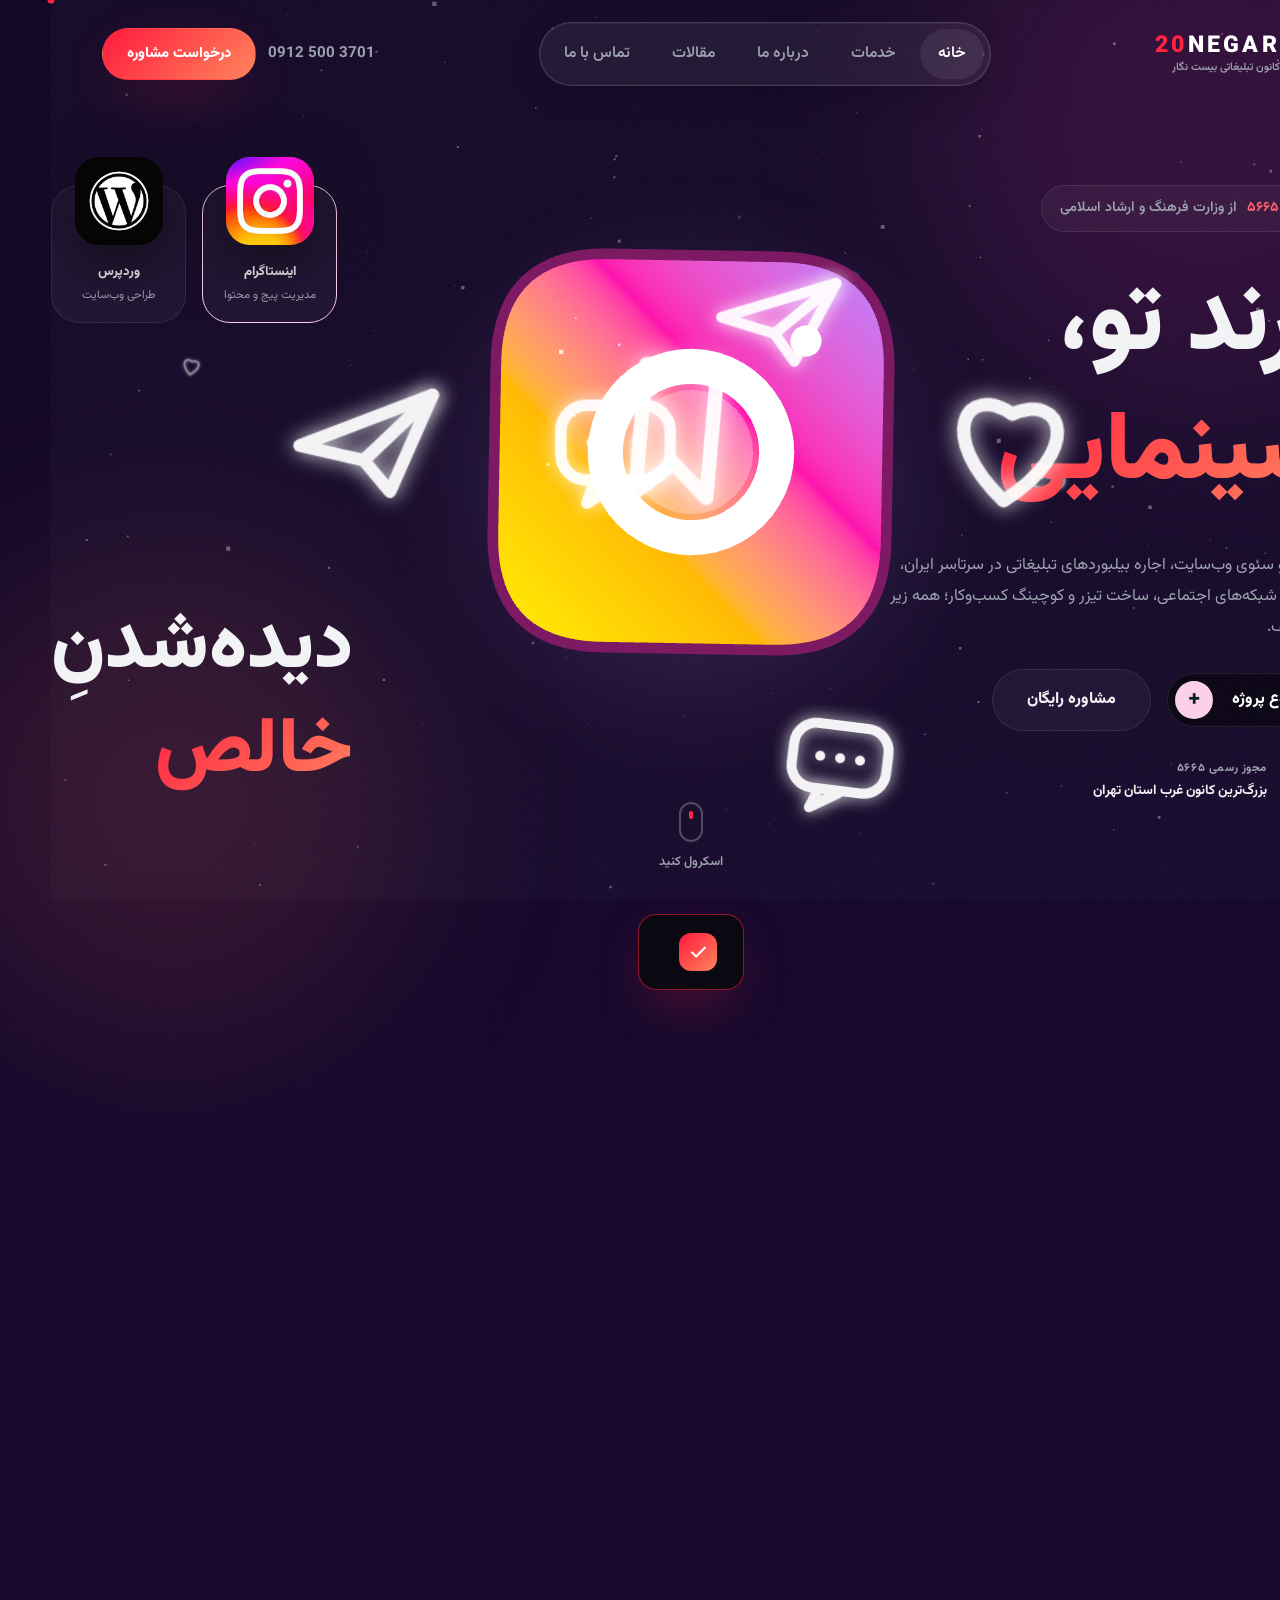
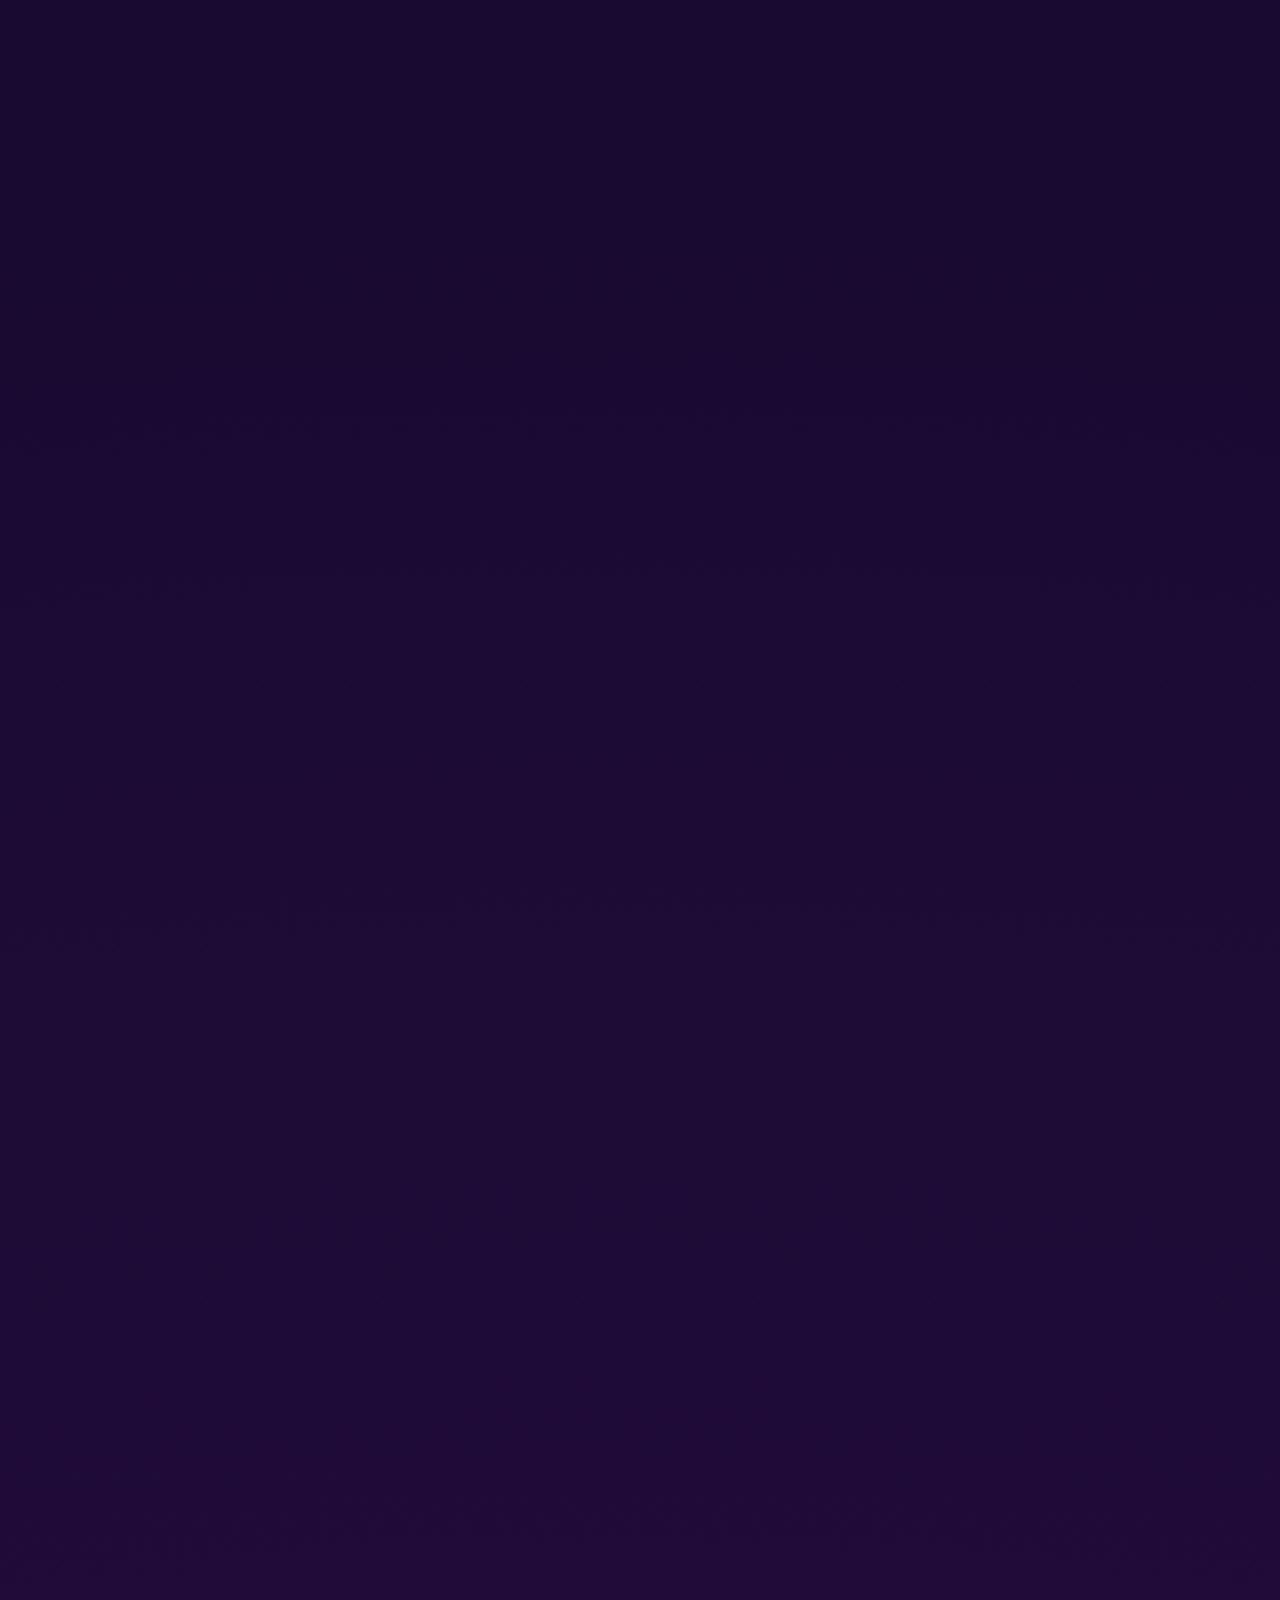
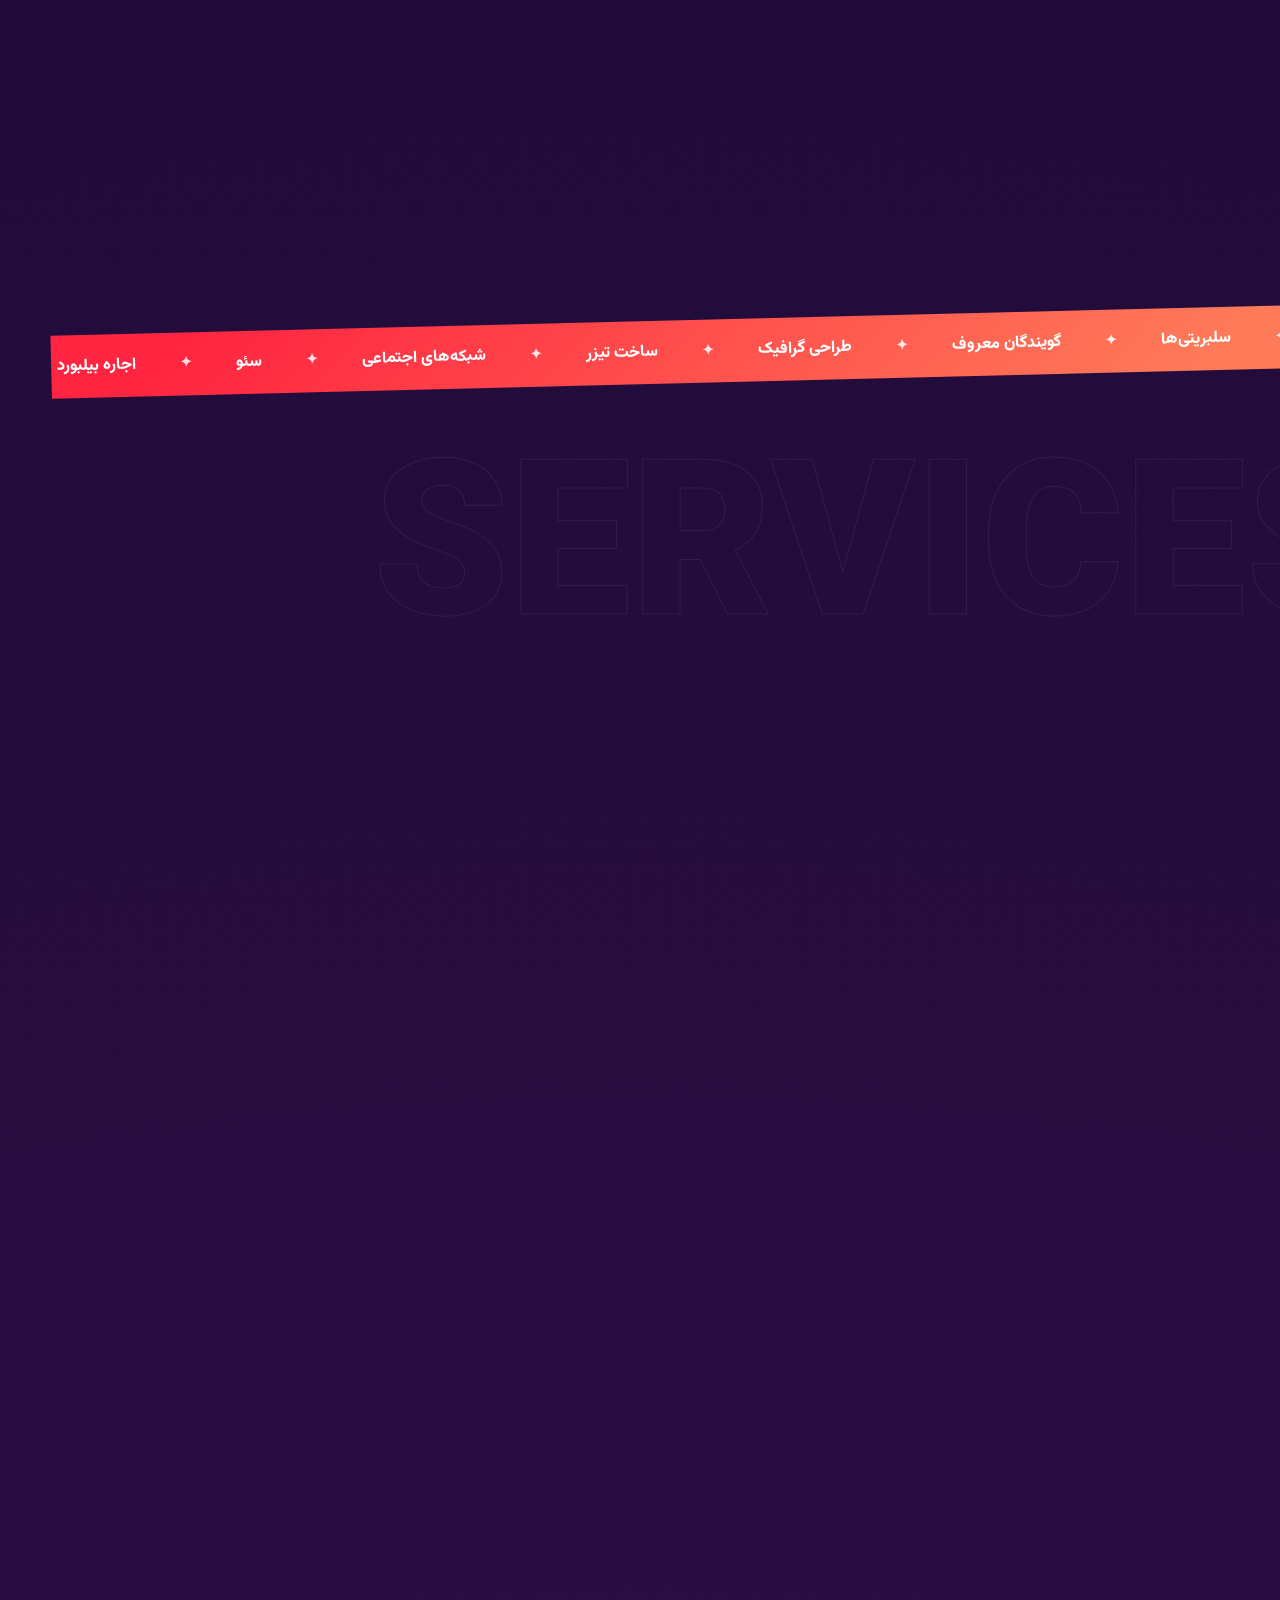
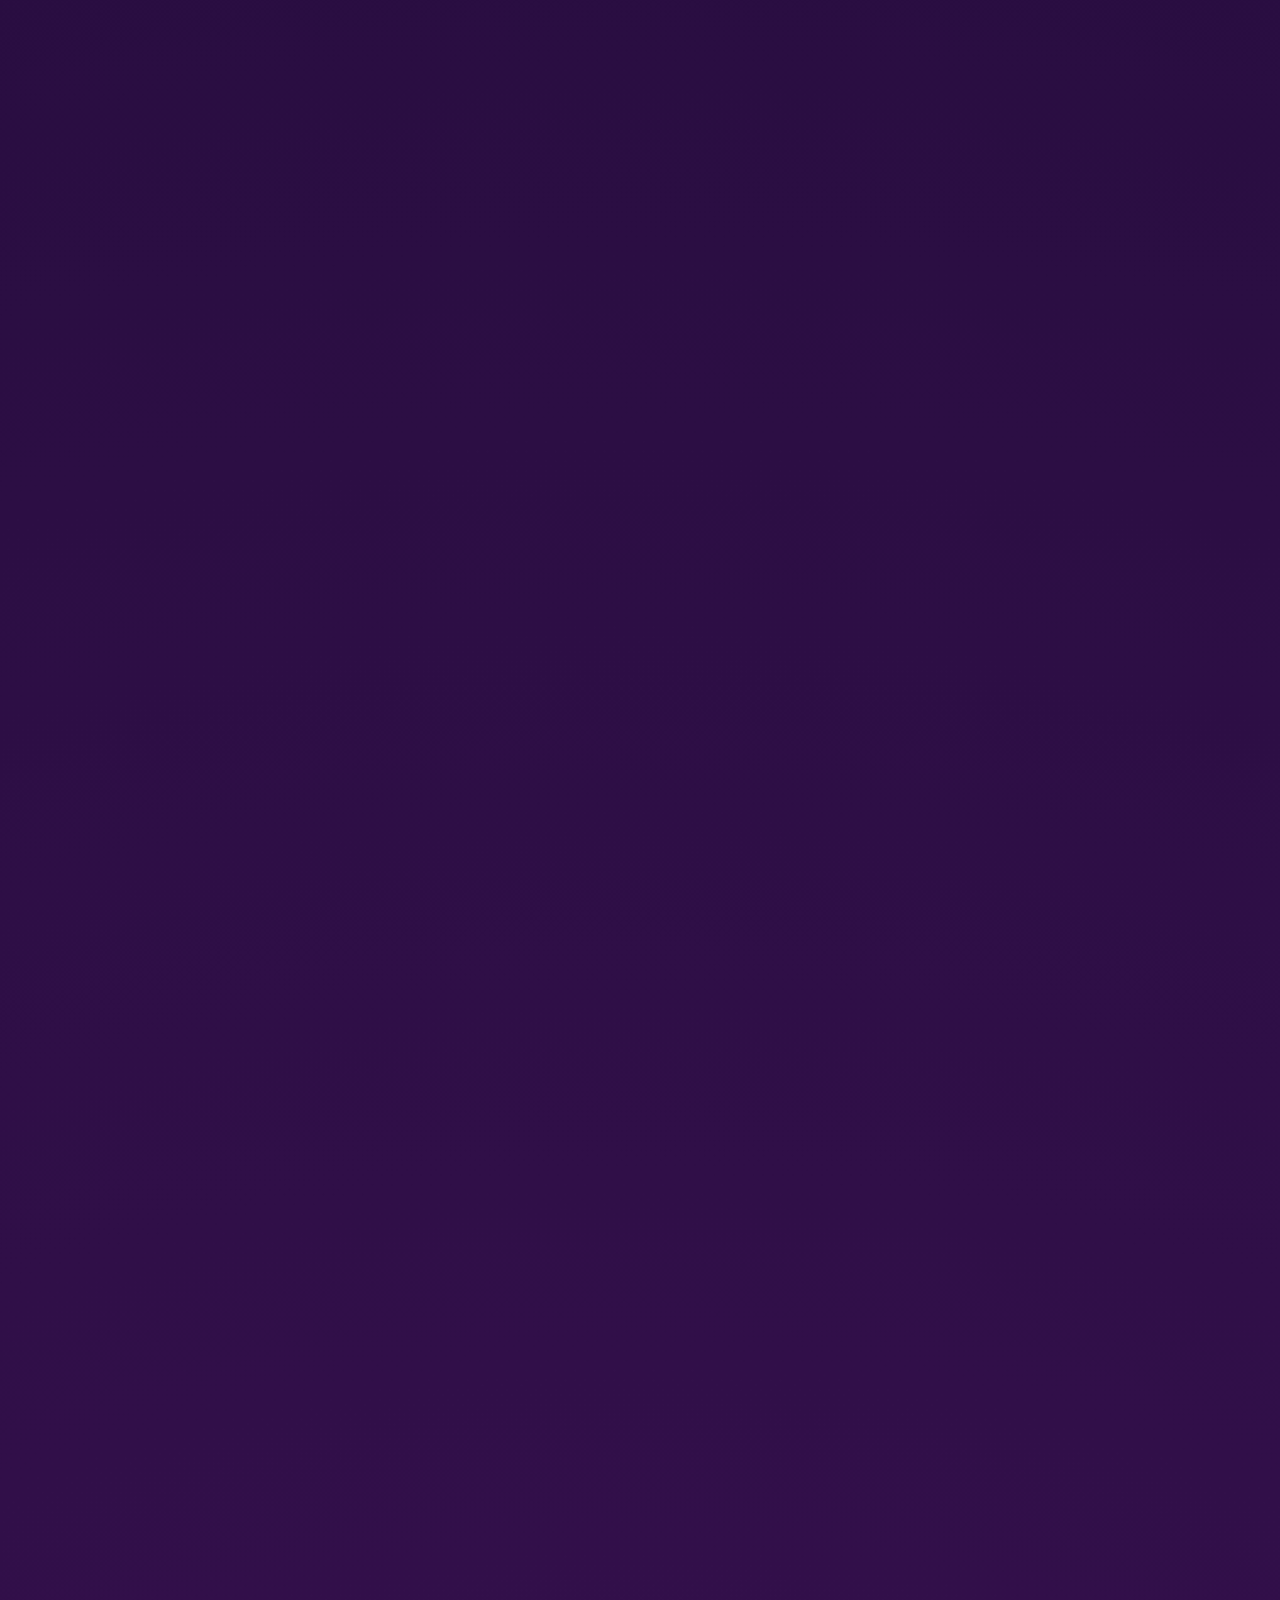
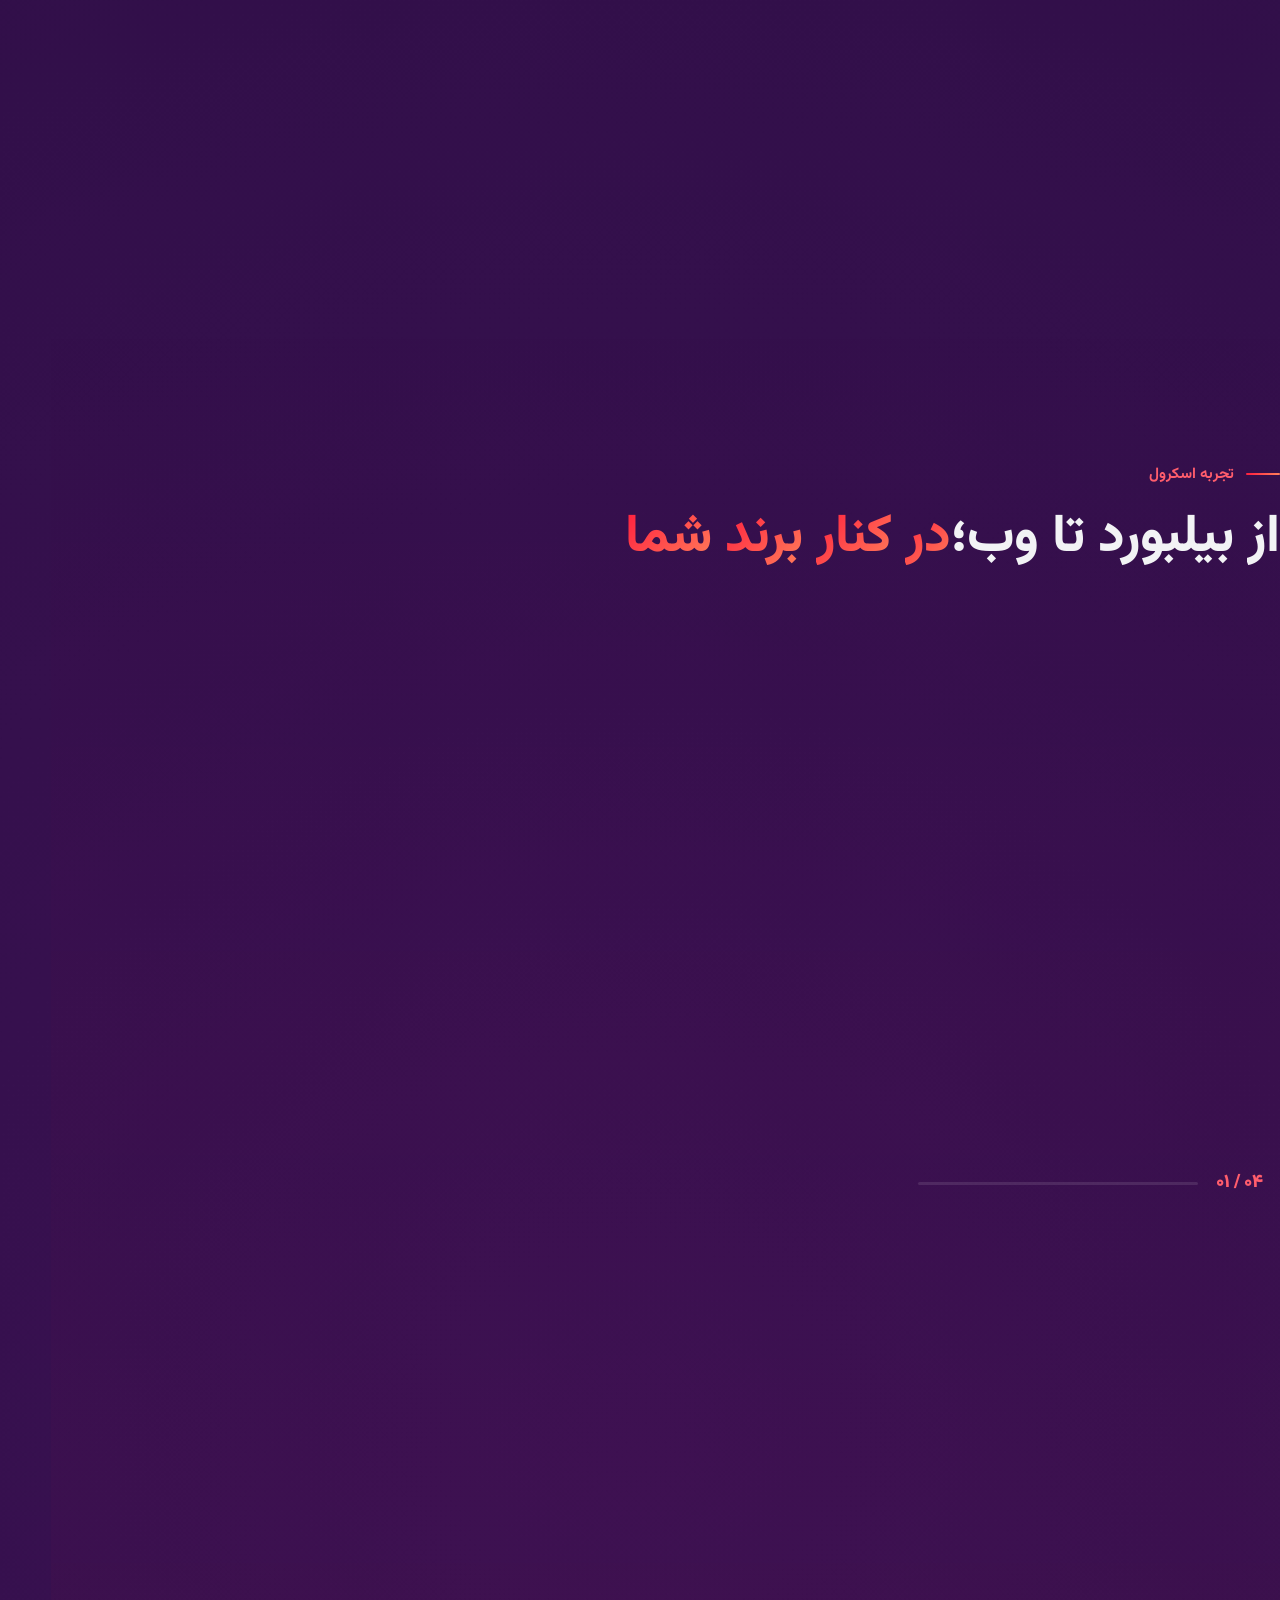
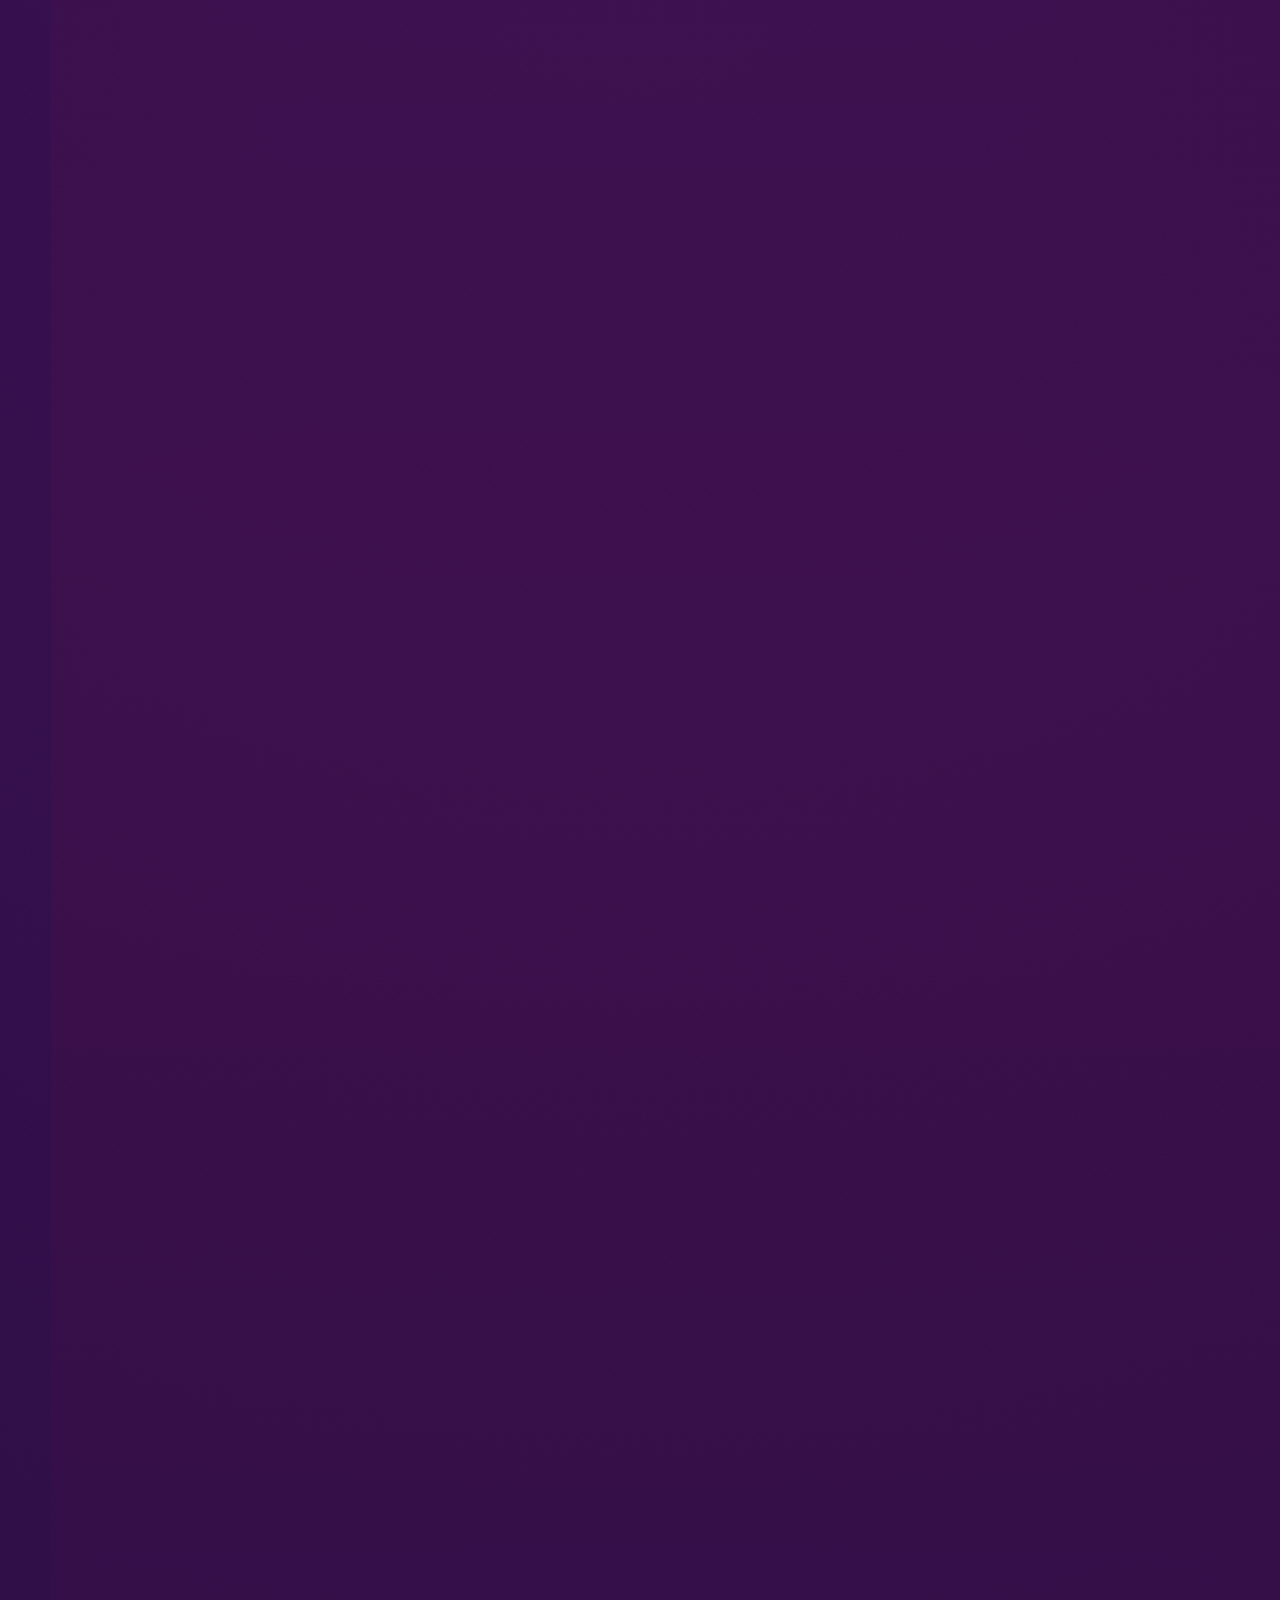
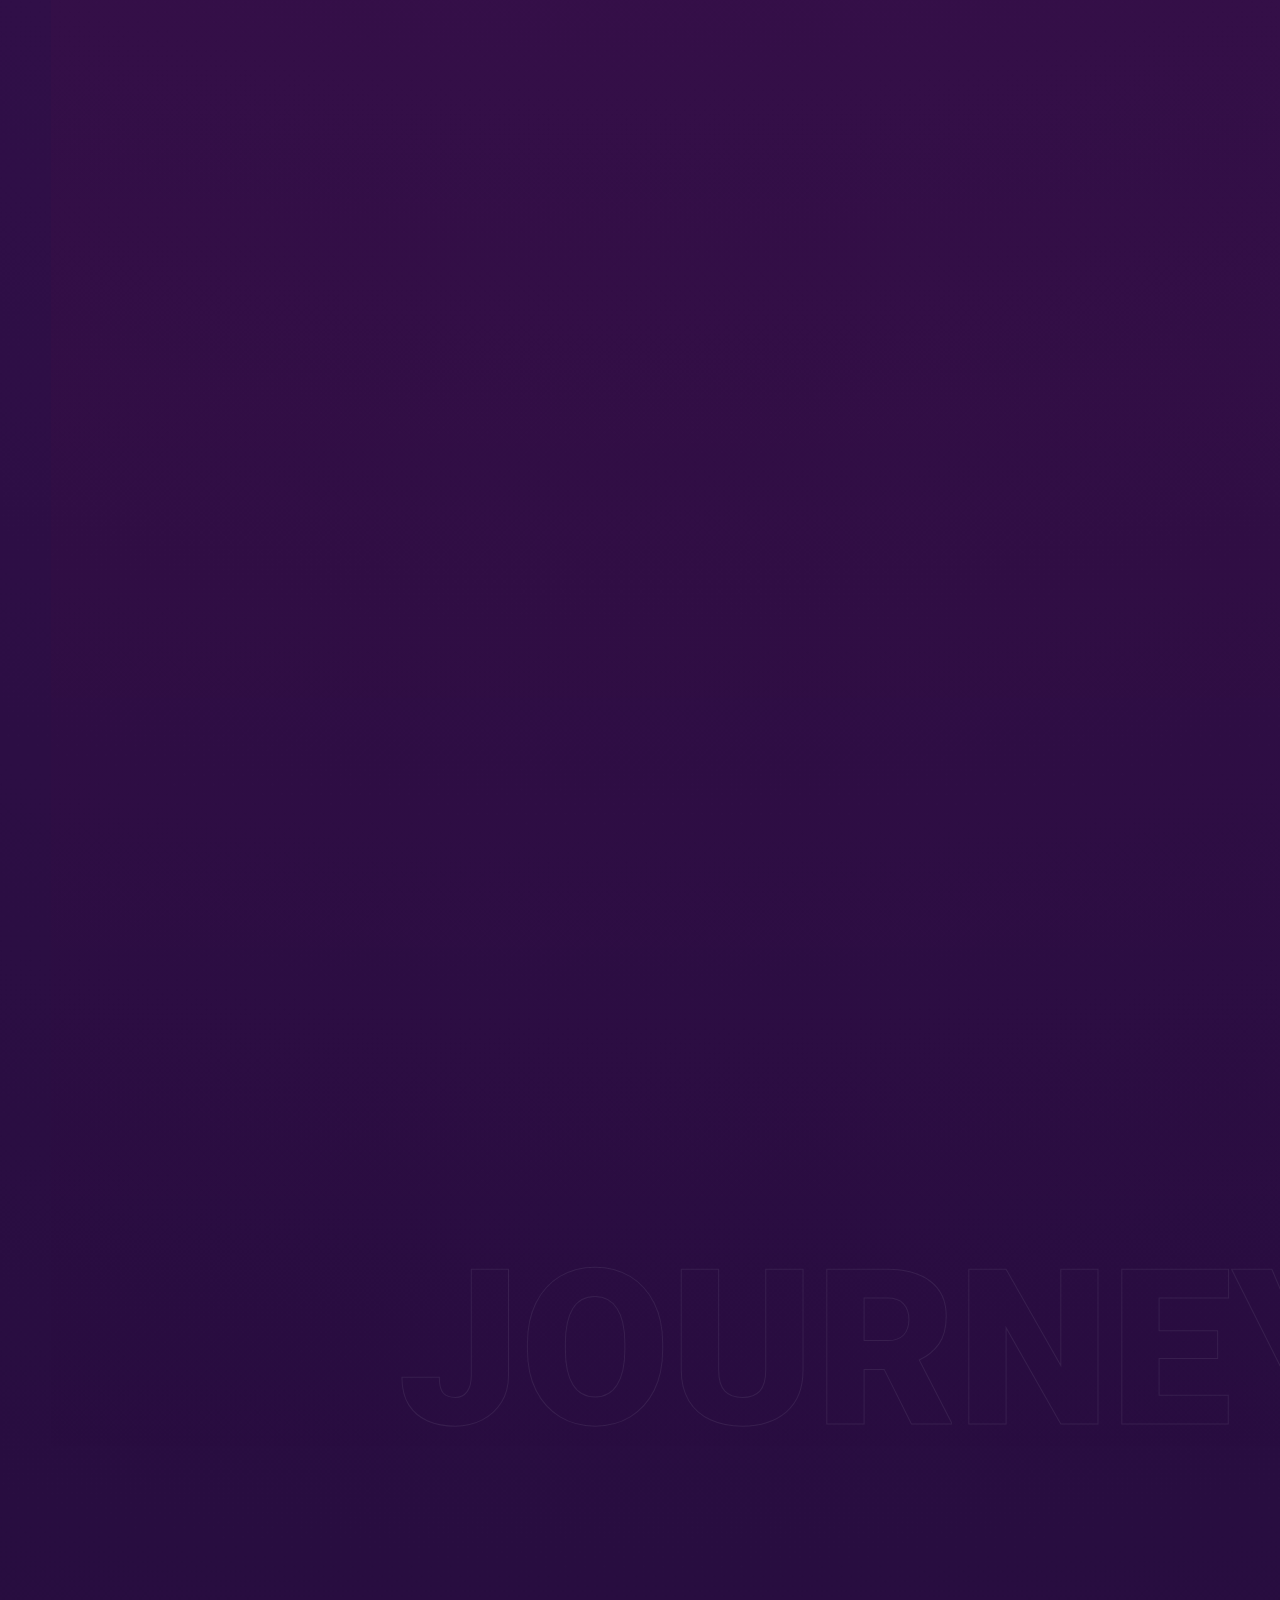
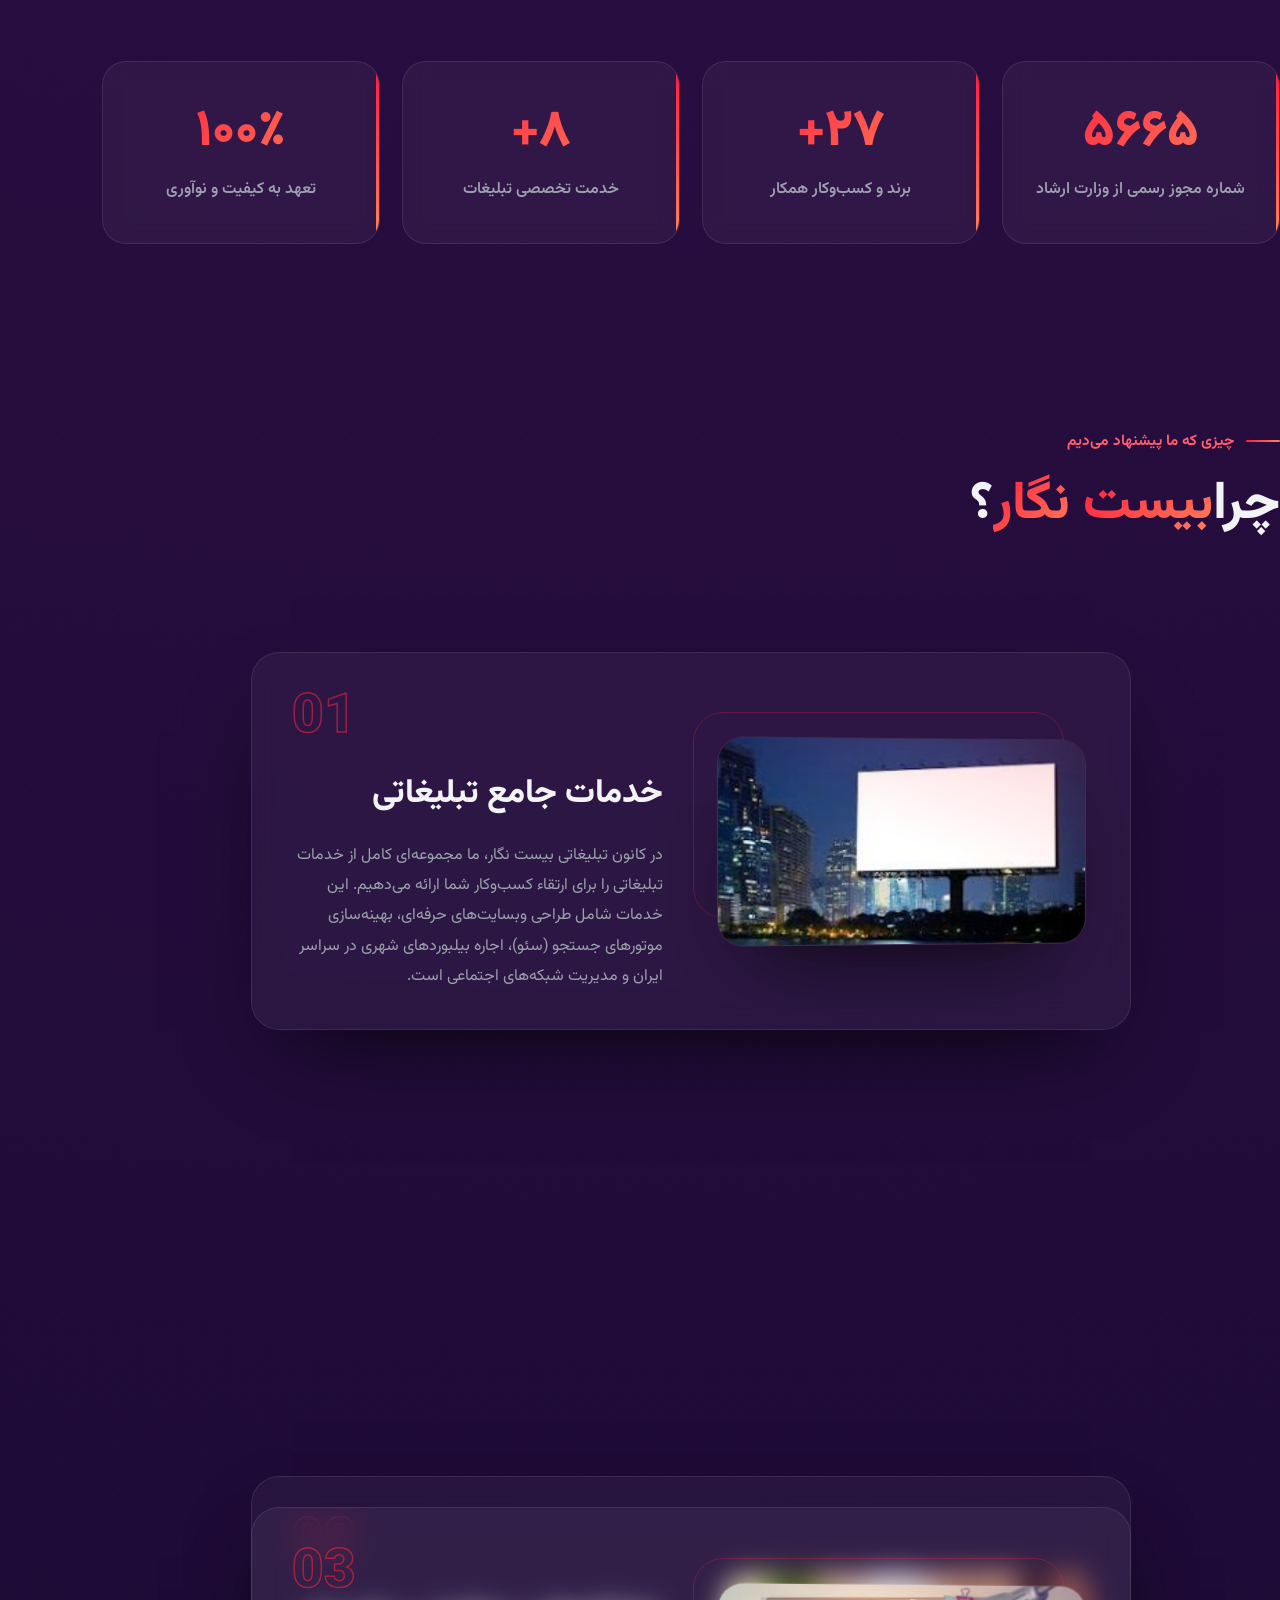
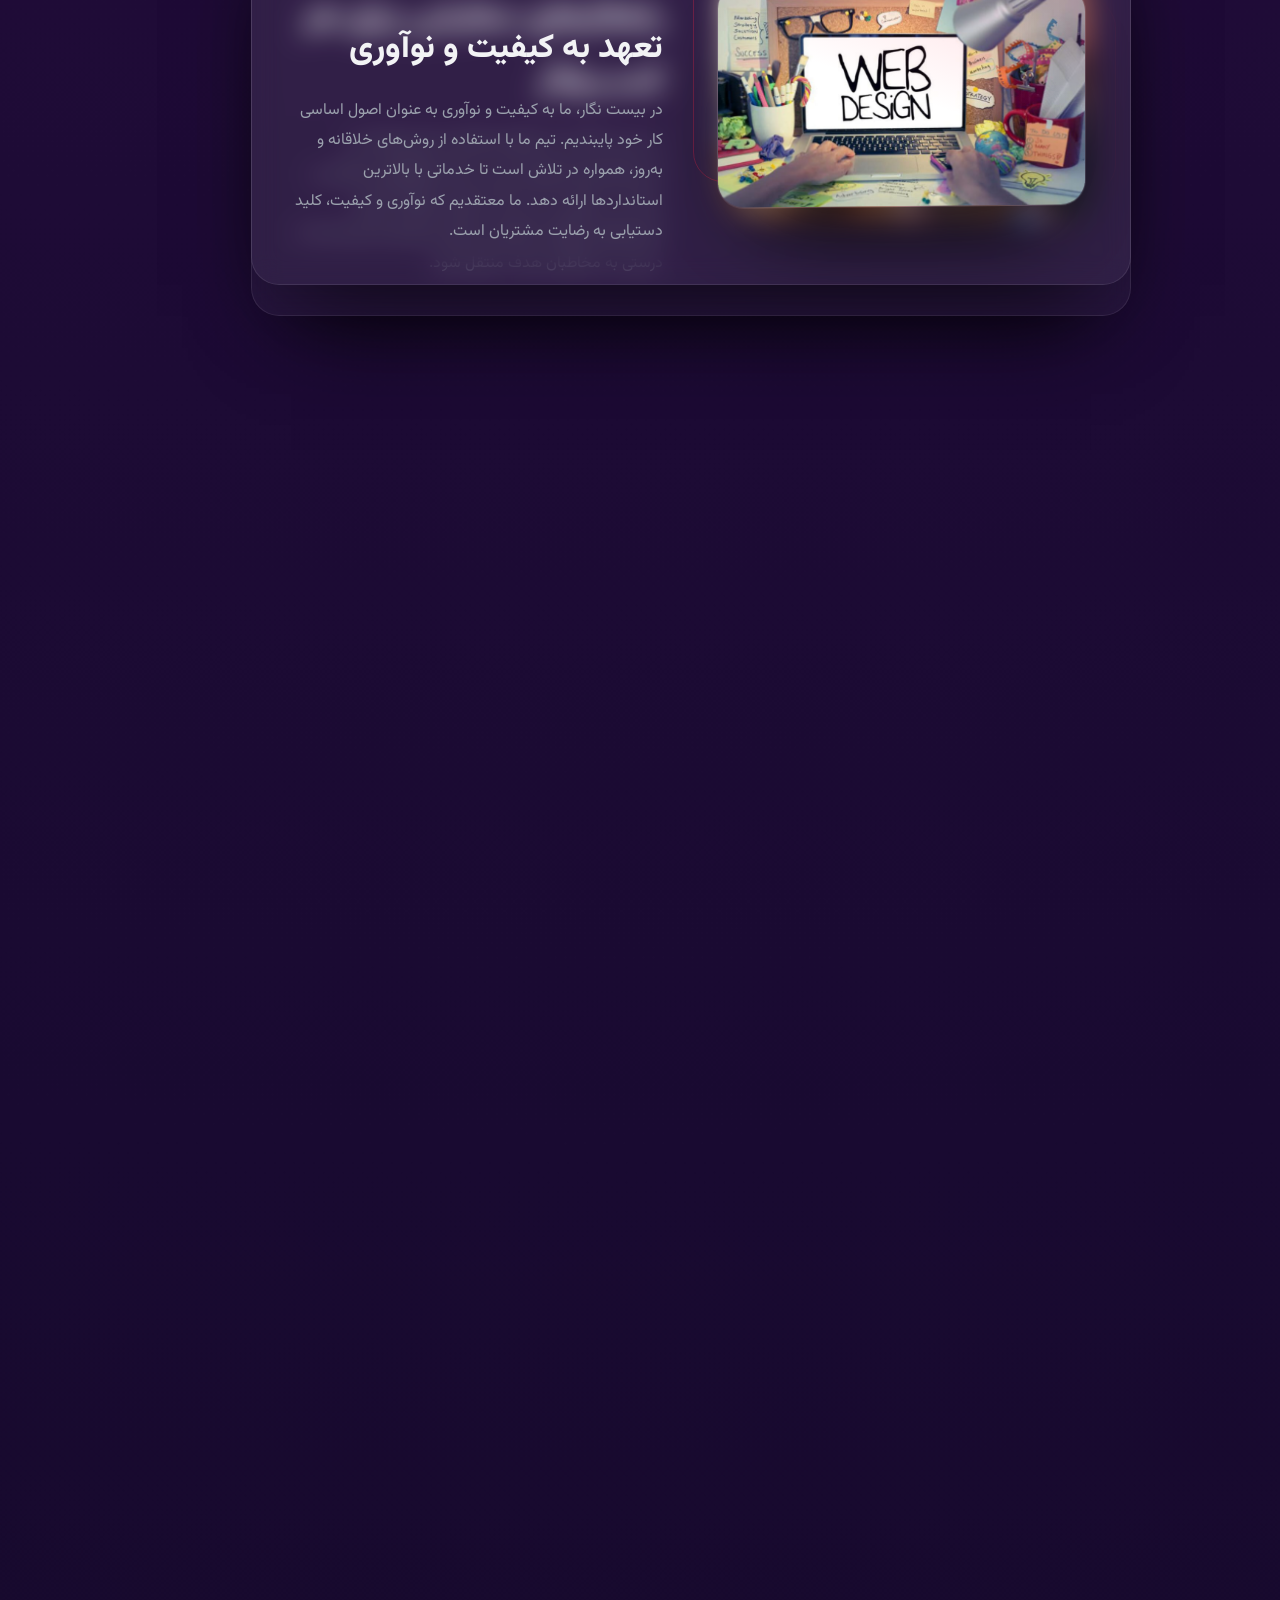
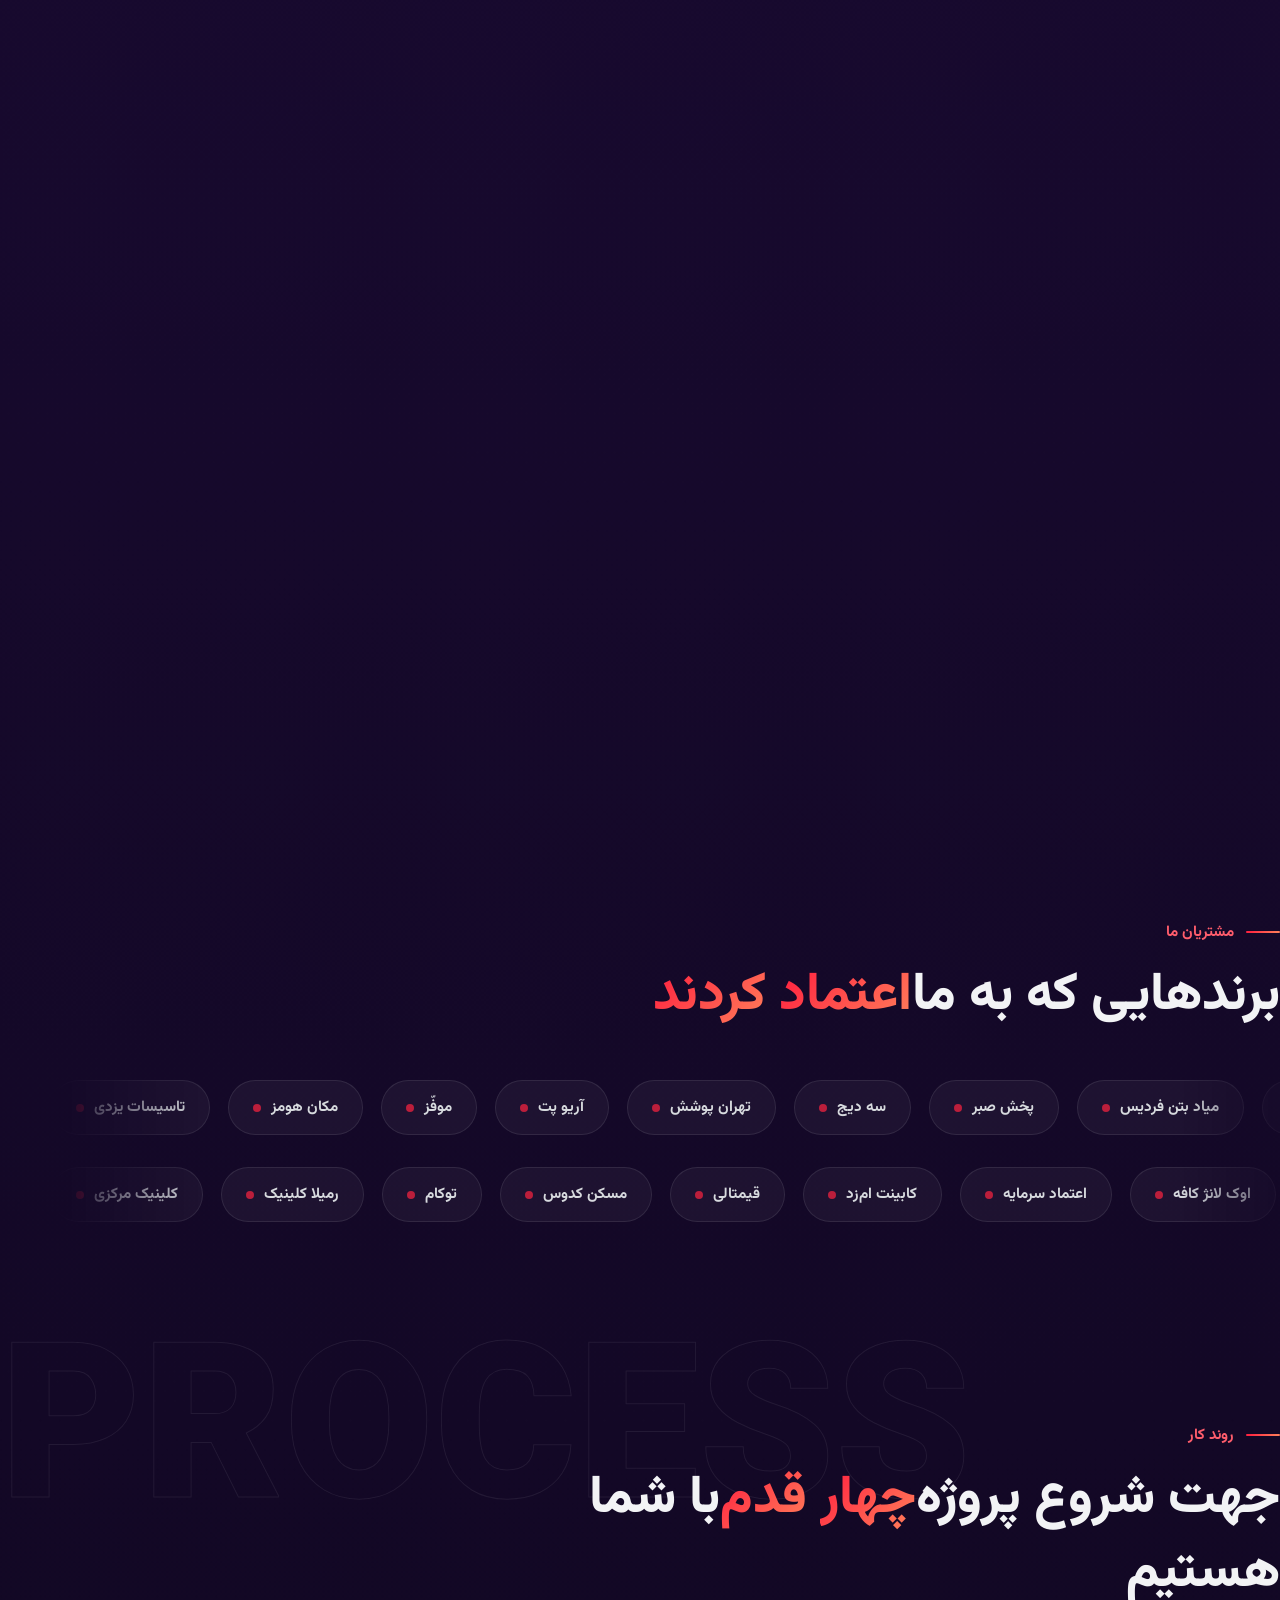
==== commit afa66347: "fix wordpress logo" ====
--- a/20NegarSite/wwwroot/index.html
+++ b/20NegarSite/wwwroot/index.html
@@ -7,7 +7,7 @@
   <meta name="description" content="کانون آگهی و تبلیغاتی بیست نگار شهریار با مجوز ۵۶۶۵ — طراحی وب‌سایت، اجاره بیلبورد در سرتاسر ایران، سئو، مدیریت شبکه‌های اجتماعی، ساخت تیزر و کوچینگ کسب‌وکار">
   <meta name="theme-color" content="#060609">
   <link rel="icon" type="image/svg+xml" href="img/favicon.svg">
-  <link rel="stylesheet" href="css/style.css">
+  <link rel="stylesheet" href="css/style.css?v=20261112b">
 </head>
 <body class="theme-instagram">
   <script>document.documentElement.classList.add('js')</script>
@@ -251,39 +251,47 @@
           <h2 data-split>چرا <span class="grad">بیست نگار</span>؟</h2>
         </div>
 
-        <div class="why-row">
-          <div class="why-media" data-reveal>
-            <div class="why-frame"></div>
-            <div class="why-img" data-speed="0.04"><img src="img/billboard-city.jpg" alt="خدمات جامع تبلیغاتی" loading="lazy"></div>
-          </div>
-          <div class="why-txt" data-reveal data-delay="0.1">
-            <div class="idx" dir="ltr">01</div>
-            <h3>خدمات جامع تبلیغاتی</h3>
-            <p>در کانون تبلیغاتی بیست نگار، ما مجموعه‌ای کامل از خدمات تبلیغاتی را برای ارتقاء کسب‌وکار شما ارائه می‌دهیم. این خدمات شامل طراحی وبسایت‌های حرفه‌ای، بهینه‌سازی موتورهای جستجو (سئو)، اجاره بیلبوردهای شهری در سراسر ایران و مدیریت شبکه‌های اجتماعی است.</p>
-          </div>
-        </div>
-
-        <div class="why-row">
-          <div class="why-media" data-reveal>
-            <div class="why-frame"></div>
-            <div class="why-img" data-speed="0.04"><img src="img/webdesign.jpg" alt="راهکارهای سفارشی برای هر کسب‌وکار" loading="lazy"></div>
-          </div>
-          <div class="why-txt" data-reveal data-delay="0.1">
-            <div class="idx" dir="ltr">02</div>
-            <h3>راهکارهای سفارشی برای هر کسب‌وکار</h3>
-            <p>در بیست نگار ما به نیازها و اهداف منحصربه‌فرد هر کسب‌وکار توجه ویژه‌ای داریم. با ارائه راهکارهای سفارشی و متناسب با هویت برند شما، از طراحی لوگو تا اجرای کمپین‌های تبلیغاتی، اطمینان حاصل می‌کنیم که پیام شما به درستی به مخاطبان هدف منتقل شود.</p>
-          </div>
-        </div>
-
-        <div class="why-row">
-          <div class="why-media" data-reveal>
-            <div class="why-frame"></div>
-            <div class="why-img" data-speed="0.04"><img src="img/office.jpg" alt="تعهد به کیفیت و نوآوری" loading="lazy"></div>
-          </div>
-          <div class="why-txt" data-reveal data-delay="0.1">
-            <div class="idx" dir="ltr">03</div>
-            <h3>تعهد به کیفیت و نوآوری</h3>
-            <p>در بیست نگار، ما به کیفیت و نوآوری به عنوان اصول اساسی کار خود پایبندیم. تیم ما با استفاده از روش‌های خلاقانه و به‌روز، همواره در تلاش است تا خدماتی با بالاترین استانداردها ارائه دهد. ما معتقدیم که نوآوری و کیفیت، کلید دستیابی به رضایت مشتریان است.</p>
+        <div class="why-stack">
+          <div class="why-card" data-reveal>
+            <div class="why-card-in">
+              <div class="why-media">
+                <div class="why-frame"></div>
+                <div class="why-img" data-speed="0.04"><img src="img/billboard-city.jpg" alt="خدمات جامع تبلیغاتی" loading="lazy"></div>
+              </div>
+              <div class="why-txt">
+                <div class="idx" dir="ltr">01</div>
+                <h3>خدمات جامع تبلیغاتی</h3>
+                <p>در کانون تبلیغاتی بیست نگار، ما مجموعه‌ای کامل از خدمات تبلیغاتی را برای ارتقاء کسب‌وکار شما ارائه می‌دهیم. این خدمات شامل طراحی وبسایت‌های حرفه‌ای، بهینه‌سازی موتورهای جستجو (سئو)، اجاره بیلبوردهای شهری در سراسر ایران و مدیریت شبکه‌های اجتماعی است.</p>
+              </div>
+            </div>
+          </div>
+
+          <div class="why-card" data-reveal data-delay="0.1">
+            <div class="why-card-in">
+              <div class="why-media">
+                <div class="why-frame"></div>
+                <div class="why-img" data-speed="0.04"><img src="img/webdesign.jpg" alt="راهکارهای سفارشی برای هر کسب‌وکار" loading="lazy"></div>
+              </div>
+              <div class="why-txt">
+                <div class="idx" dir="ltr">02</div>
+                <h3>راهکارهای سفارشی برای هر کسب‌وکار</h3>
+                <p>در بیست نگار ما به نیازها و اهداف منحصربه‌فرد هر کسب‌وکار توجه ویژه‌ای داریم. با ارائه راهکارهای سفارشی و متناسب با هویت برند شما، از طراحی لوگو تا اجرای کمپین‌های تبلیغاتی، اطمینان حاصل می‌کنیم که پیام شما به درستی به مخاطبان هدف منتقل شود.</p>
+              </div>
+            </div>
+          </div>
+
+          <div class="why-card" data-reveal data-delay="0.2">
+            <div class="why-card-in">
+              <div class="why-media">
+                <div class="why-frame"></div>
+                <div class="why-img" data-speed="0.04"><img src="img/office.jpg" alt="تعهد به کیفیت و نوآوری" loading="lazy"></div>
+              </div>
+              <div class="why-txt">
+                <div class="idx" dir="ltr">03</div>
+                <h3>تعهد به کیفیت و نوآوری</h3>
+                <p>در بیست نگار، ما به کیفیت و نوآوری به عنوان اصول اساسی کار خود پایبندیم. تیم ما با استفاده از روش‌های خلاقانه و به‌روز، همواره در تلاش است تا خدماتی با بالاترین استانداردها ارائه دهد. ما معتقدیم که نوآوری و کیفیت، کلید دستیابی به رضایت مشتریان است.</p>
+              </div>
+            </div>
           </div>
         </div>
       </div>
@@ -572,11 +580,11 @@
     <p class="t-msg"></p>
   </div>
 
-  <script src="vendor/gsap.min.js"></script>
-  <script src="vendor/ScrollTrigger.min.js"></script>
-  <script src="vendor/three.min.js"></script>
-  <script src="vendor/lenis.min.js"></script>
-  <script src="js/three-scene.js"></script>
-  <script src="js/main.js"></script>
+  <script src="vendor/gsap.min.js?v=20261112b"></script>
+  <script src="vendor/ScrollTrigger.min.js?v=20261112b"></script>
+  <script src="vendor/three.min.js?v=20261112b"></script>
+  <script src="vendor/lenis.min.js?v=20261112b"></script>
+  <script src="js/three-scene.js?v=20261112b"></script>
+  <script src="js/main.js?v=20261112b"></script>
 </body>
 </html>
--- a/20NegarSite/wwwroot/css/style.css
+++ b/20NegarSite/wwwroot/css/style.css
@@ -229,18 +229,28 @@
 .stat-num{font-size:clamp(2.2rem,4vw,3.2rem);font-weight:900;background:var(--grad);-webkit-background-clip:text;background-clip:text;color:transparent;line-height:1.3}
 .stat-label{color:var(--muted);font-weight:600;margin-top:8px}
 
-.why-row{display:grid;grid-template-columns:1fr 1fr;gap:60px;align-items:center;padding:56px 0}
-.why-row:nth-child(even) .why-media{order:2}
+.why-card{position:relative;margin:34px 0;z-index:1}
+.why-card:nth-child(2){z-index:2}
+.why-card:nth-child(3){z-index:3}
+.why-card-in{display:grid;grid-template-columns:1fr 1fr;gap:56px;align-items:center;width:min(880px,100%);background:var(--surface);border:1px solid var(--line);border-radius:28px;padding:36px 40px;backdrop-filter:blur(14px);box-shadow:0 40px 90px -40px rgba(0,0,0,.85)}
 .why-media{position:relative;perspective:1200px}
 .why-img{position:relative;border-radius:26px;overflow:hidden;border:1px solid var(--line);box-shadow:0 40px 90px -40px rgba(0,0,0,.85);transform:rotateY(6deg)}
-.why-row:nth-child(even) .why-img{transform:rotateY(-6deg)}
+.why-card:nth-child(even) .why-img{transform:rotateY(-6deg)}
 .why-img img{width:100%}
 .why-img::after{content:'';position:absolute;inset:0;background:linear-gradient(200deg,rgba(255,36,64,.18),transparent 50%)}
 .why-frame{position:absolute;inset:-26px 26px 26px -26px;border:1px solid rgba(255,36,64,.28);border-radius:30px;pointer-events:none}
-.why-row:nth-child(even) .why-frame{inset:26px -26px 26px 26px}
+.why-card:nth-child(even) .why-frame{inset:26px -26px 26px 26px}
 .why-txt .idx{font-size:3.4rem;font-weight:900;color:transparent;-webkit-text-stroke:1.5px rgba(255,36,64,.55);line-height:1.1}
 .why-txt h3{font-size:clamp(1.5rem,2.6vw,2.1rem);font-weight:800;margin:14px 0 14px}
 .why-txt p{color:var(--muted)}
+@media (min-width:881px){
+  .why{padding-top:90px}
+  .js .why-stack{position:relative;height:min(52vh,560px);min-height:320px}
+  .js .why-card{position:absolute;inset:0;margin:0;display:grid;place-items:center;will-change:transform}
+}
+@media (max-width:880px){
+  .why-card-in{grid-template-columns:1fr;gap:26px;padding:24px}
+}
 
 .clients{padding:80px 0}
 .clients-marquee{position:relative;overflow:hidden;direction:ltr;-webkit-mask-image:linear-gradient(90deg,transparent,#000 12%,#000 88%,transparent);mask-image:linear-gradient(90deg,transparent,#000 12%,#000 88%,transparent)}
@@ -384,8 +394,7 @@
   .nav-links,.nav-phone{display:none}
   .burger{display:flex}
   .hero-right{width:360px}
-  .svc-detail,.why-row{grid-template-columns:1fr;gap:36px}
-  .svc-detail:nth-child(even) .svc-detail-media,.why-row:nth-child(even) .why-media{order:0}
+  .svc-detail{grid-template-columns:1fr;gap:36px}
 }
 @media (max-width:880px){
   .hero{padding-top:120px}
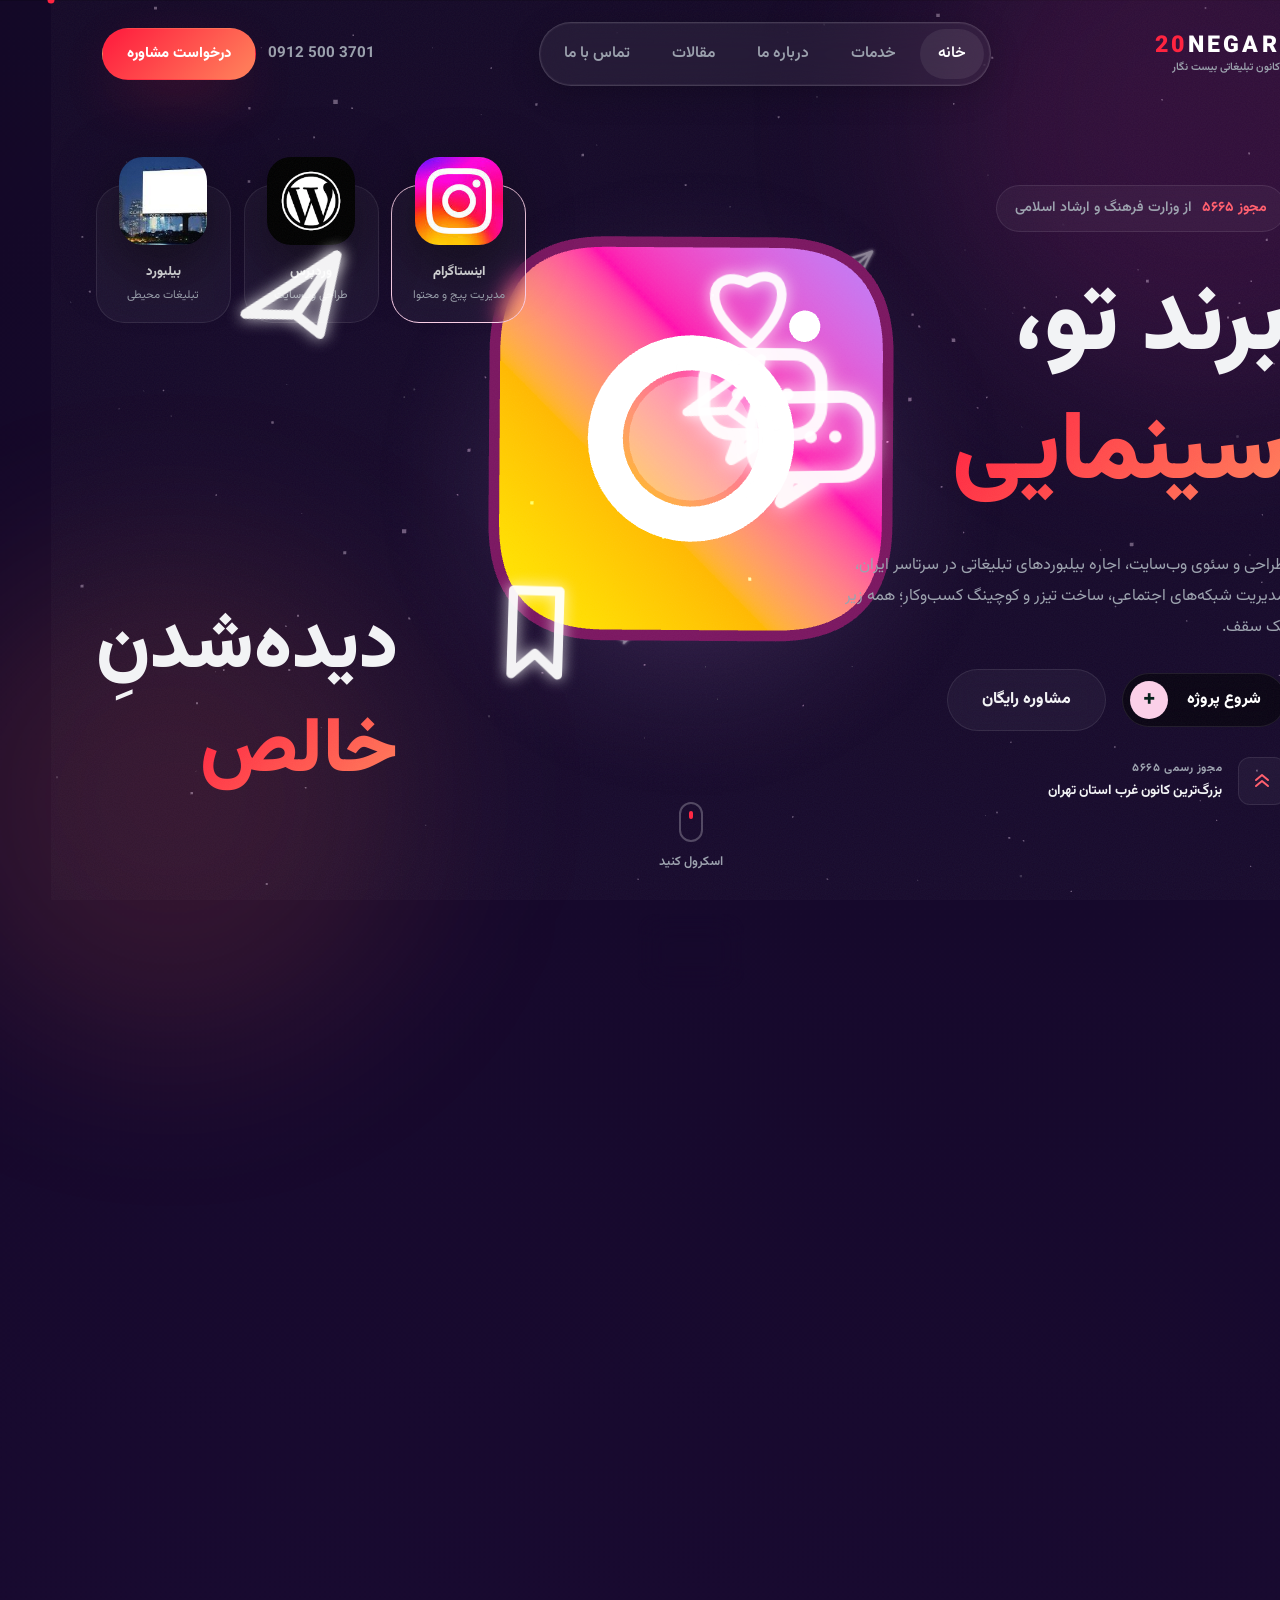
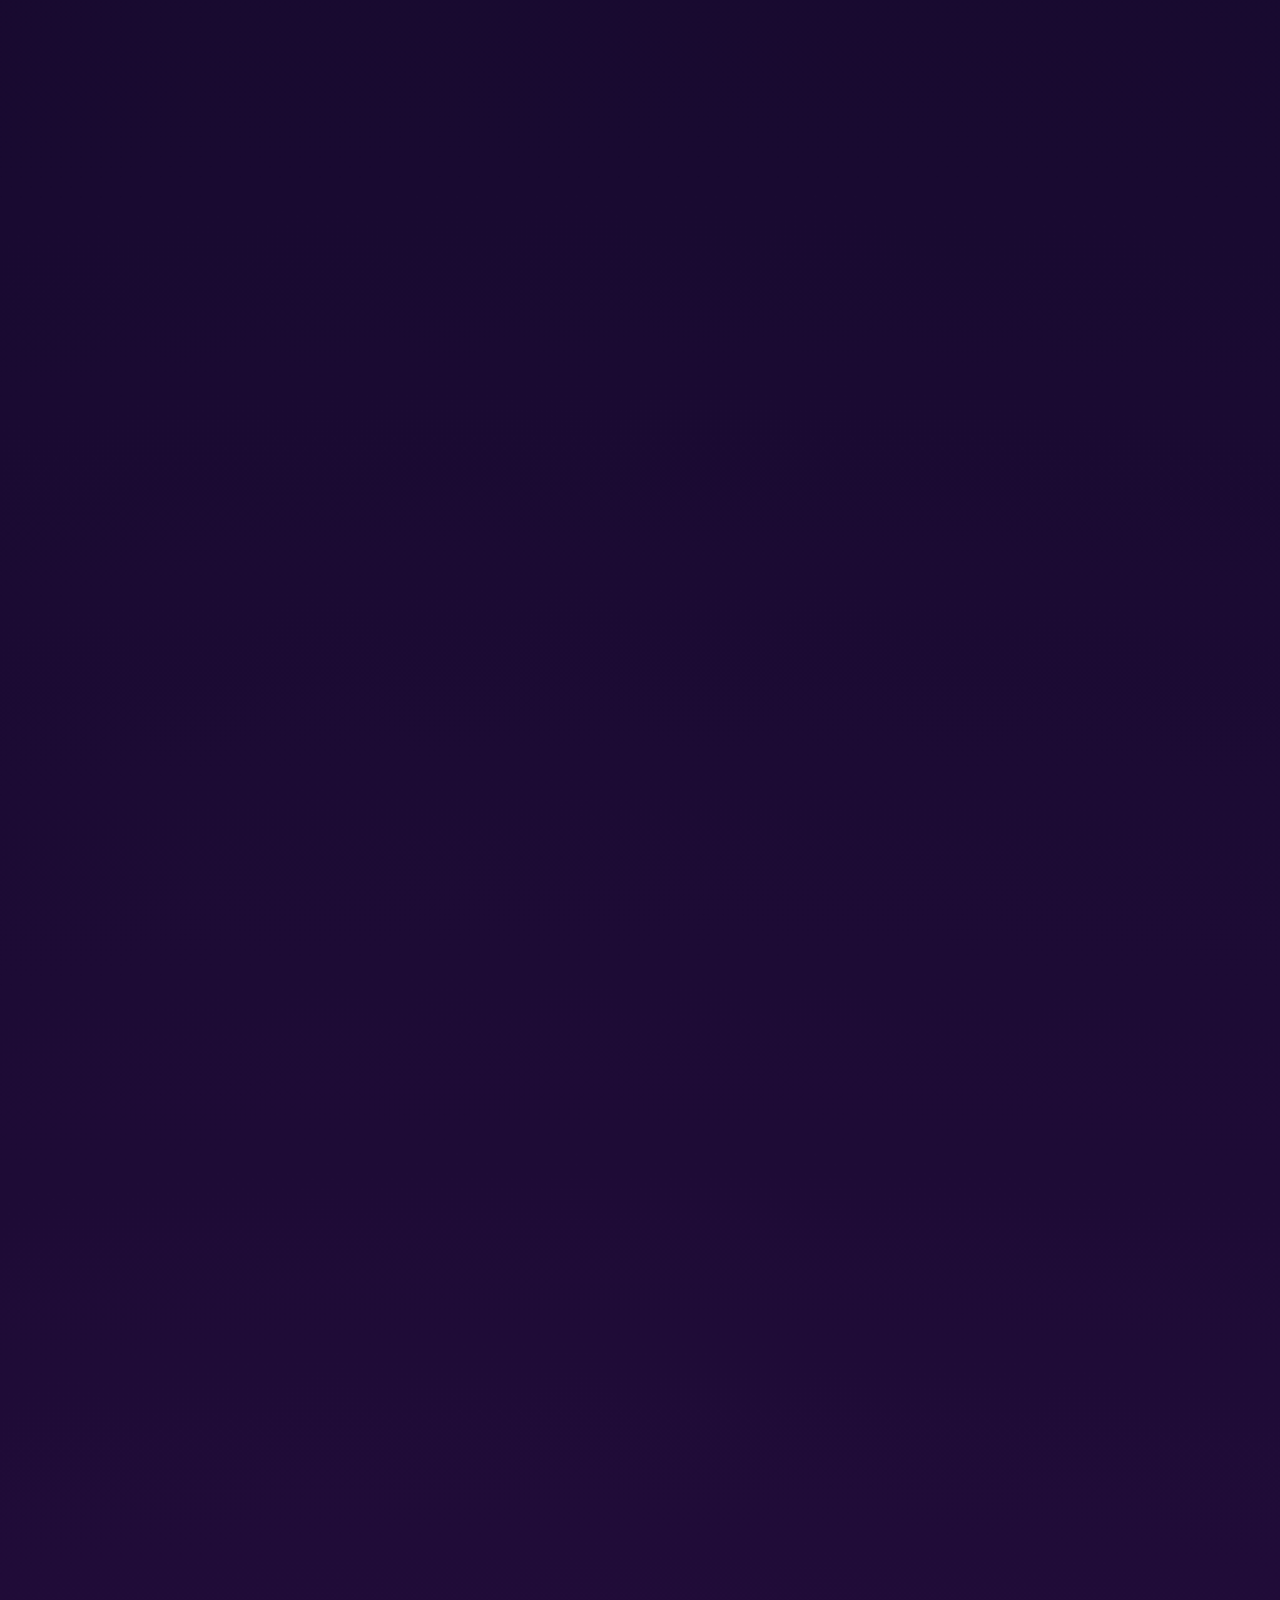
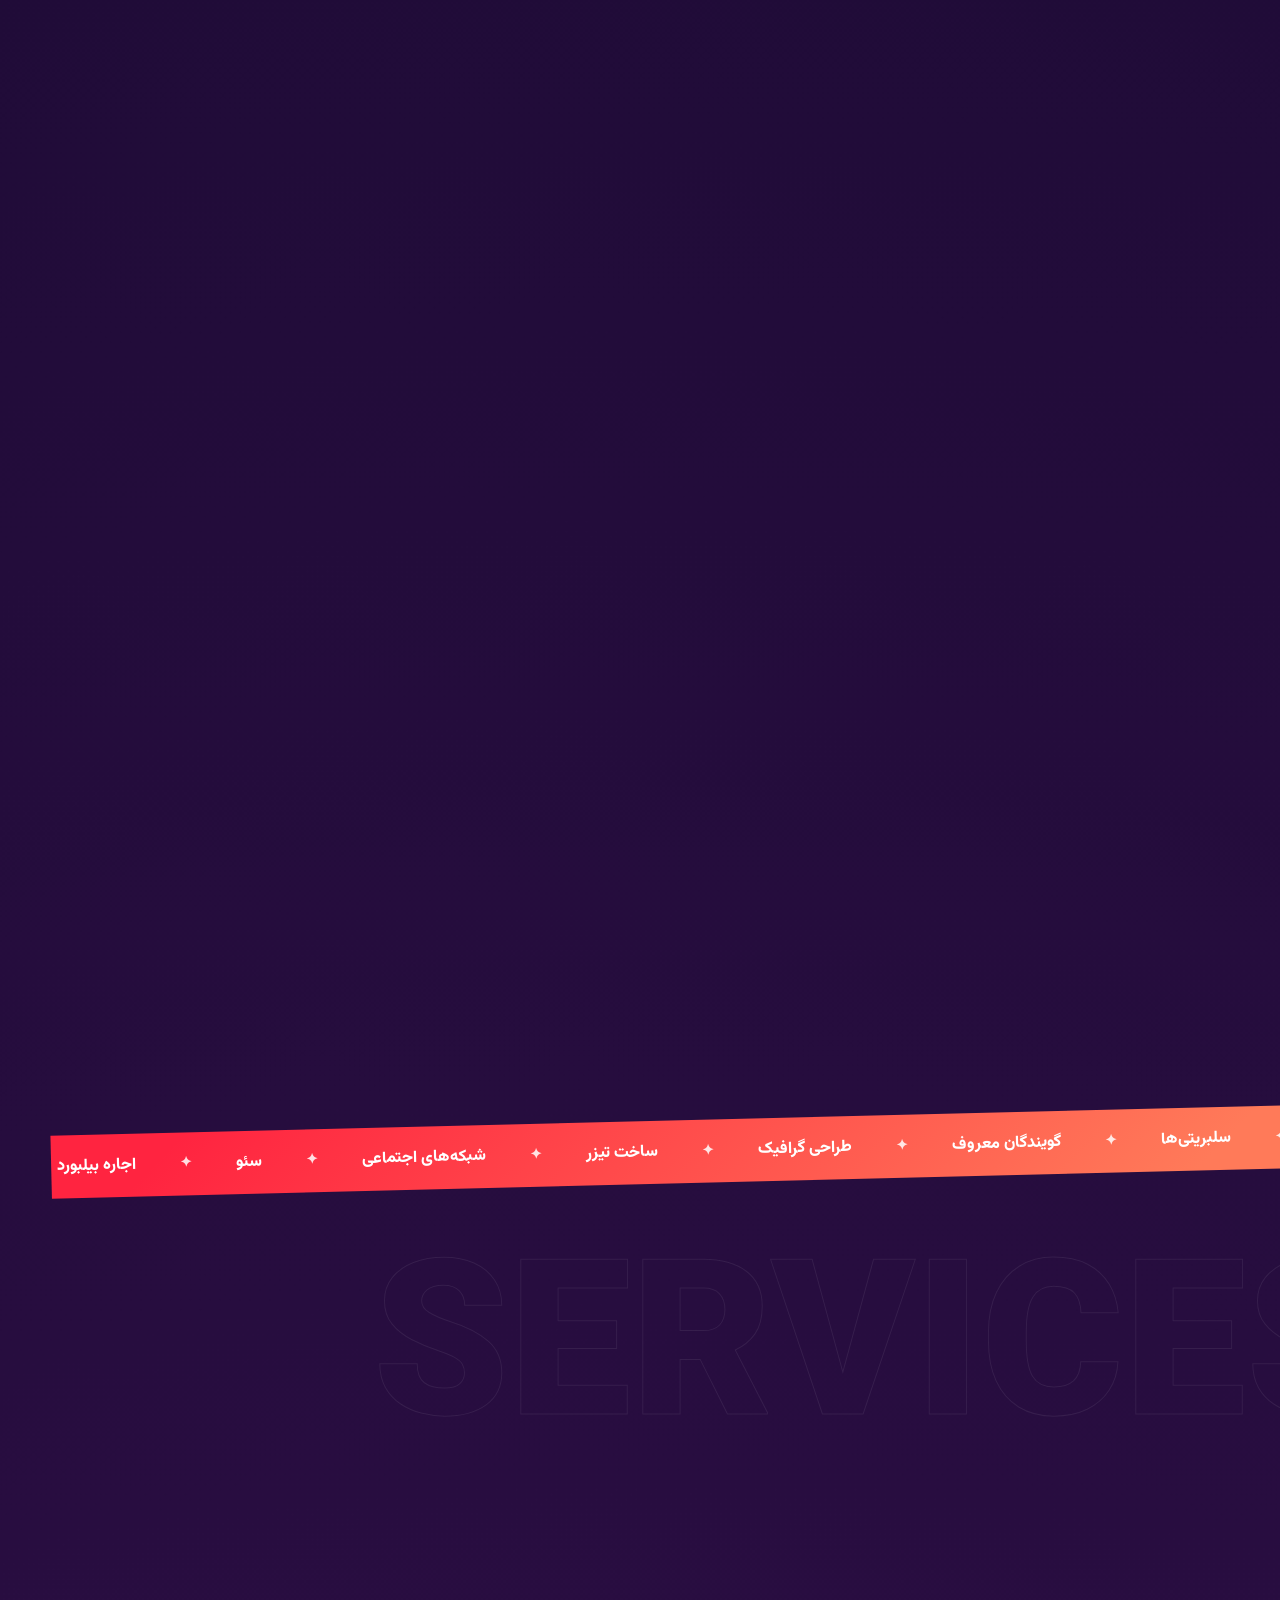
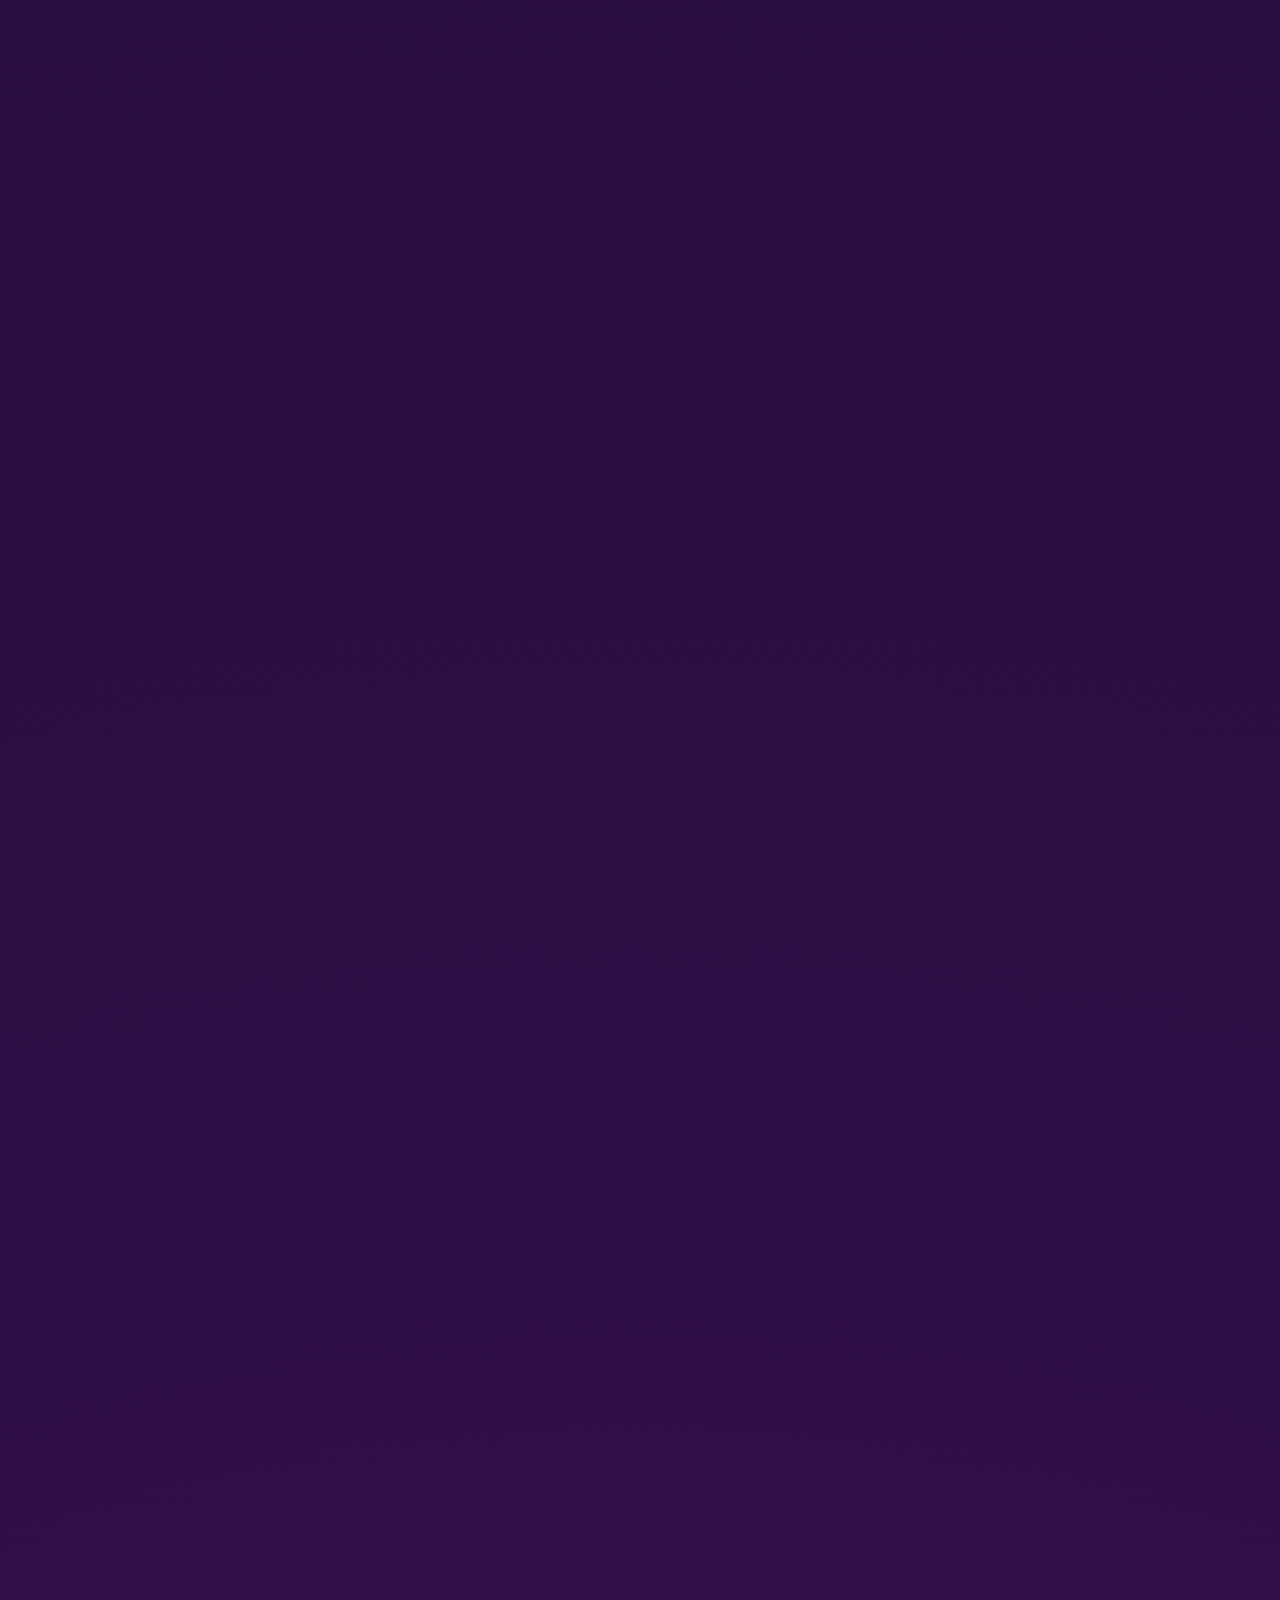
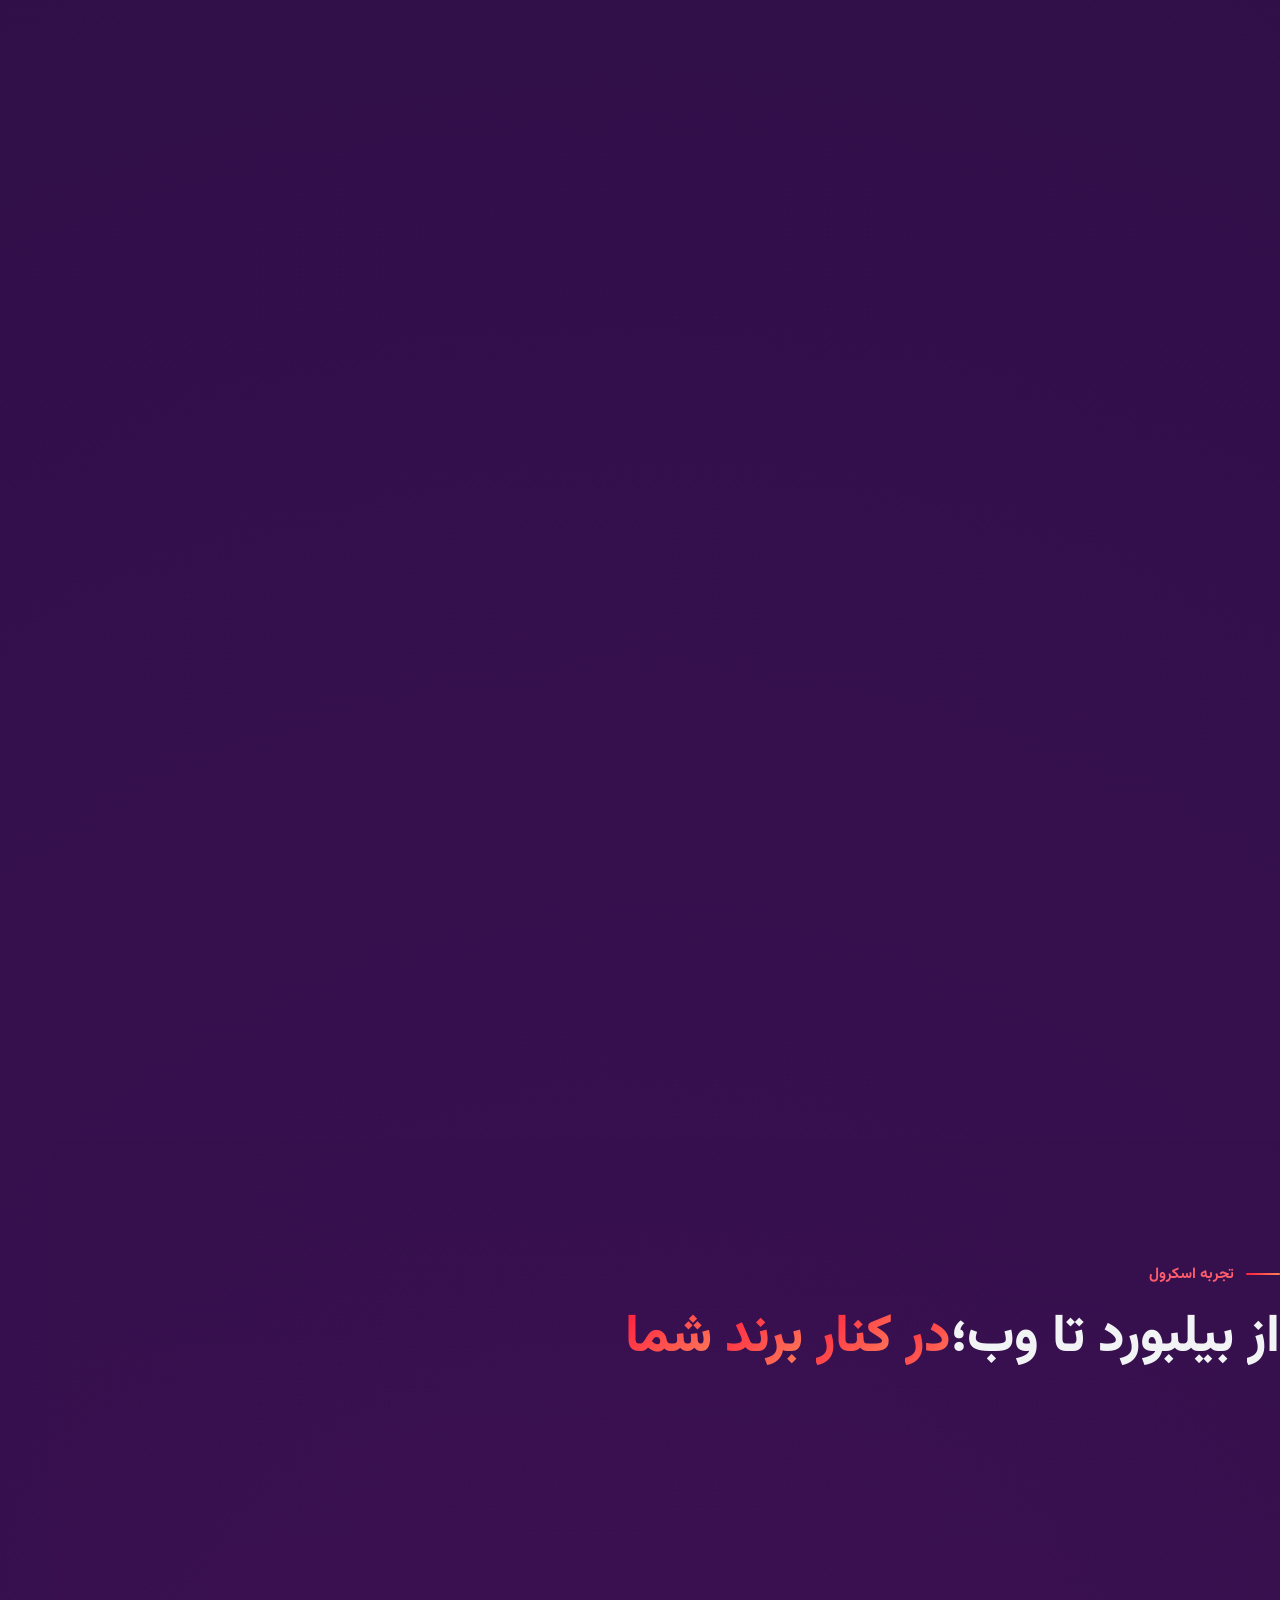
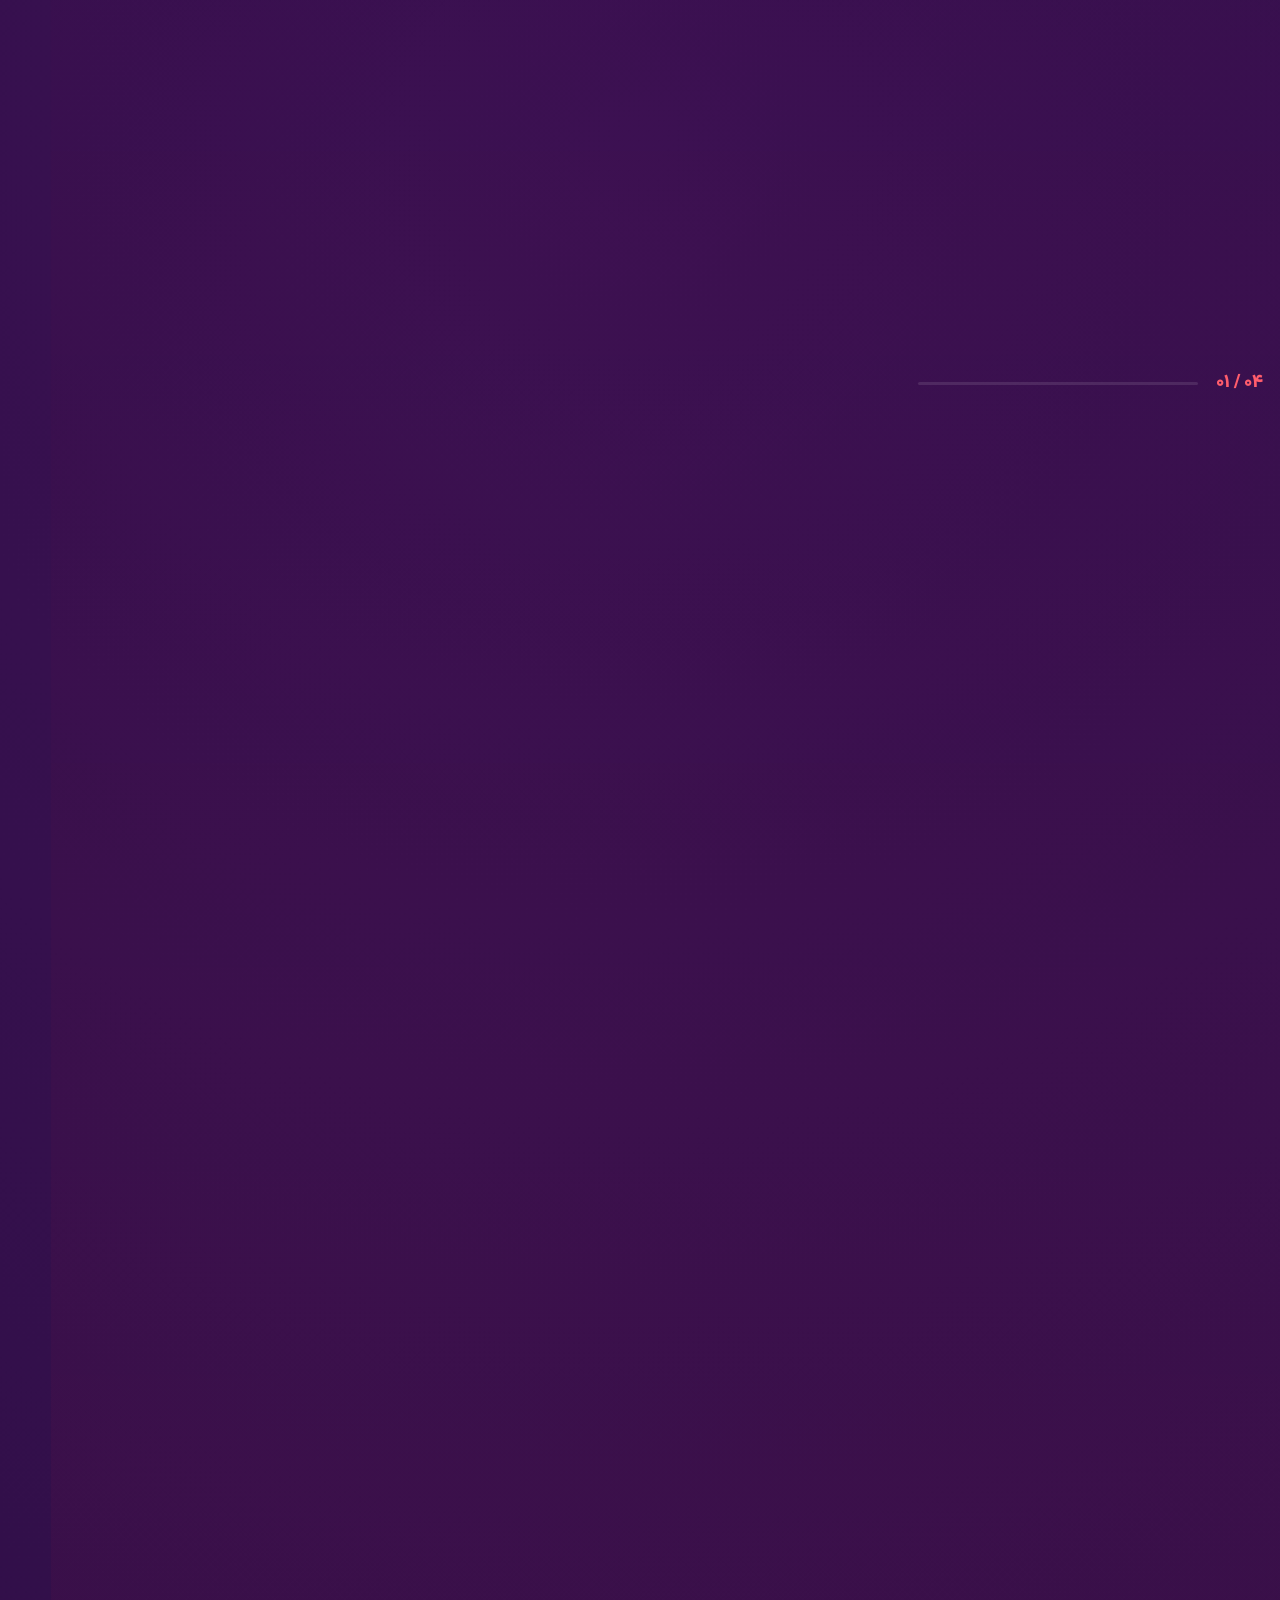
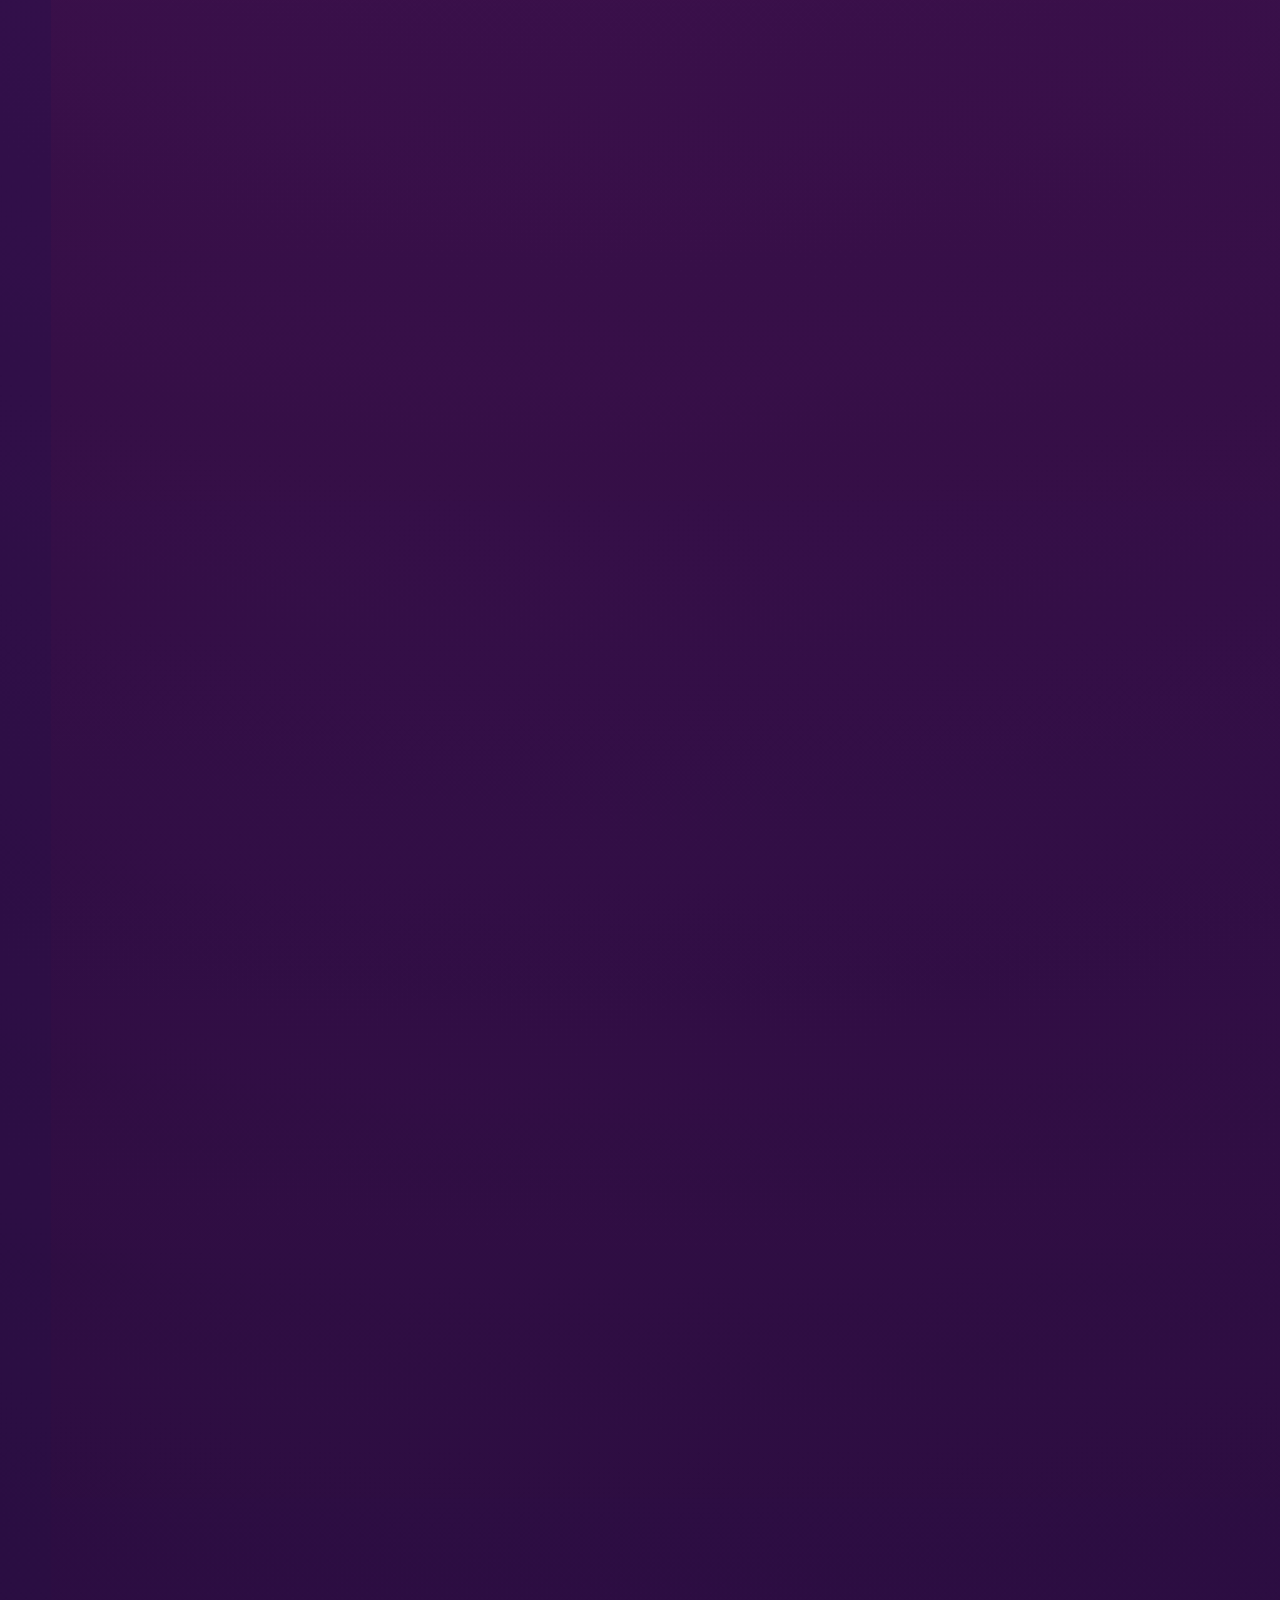
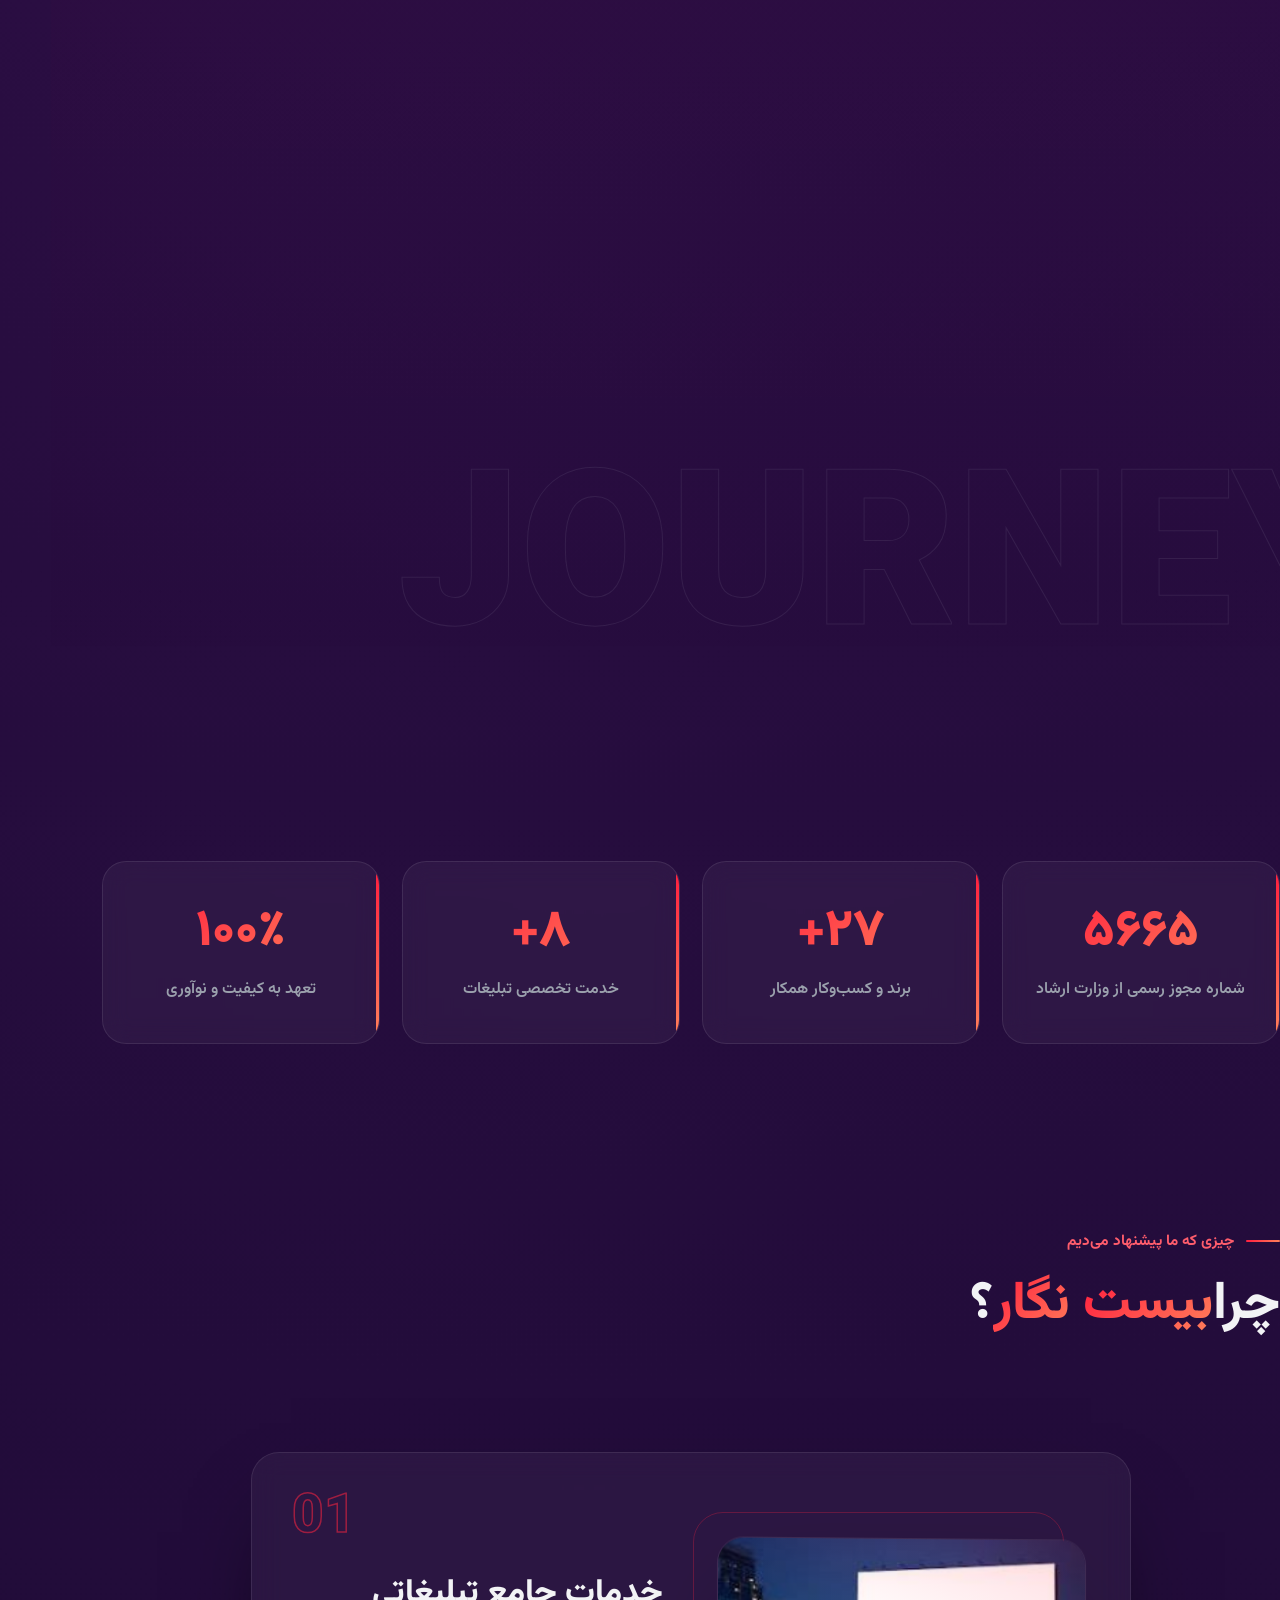
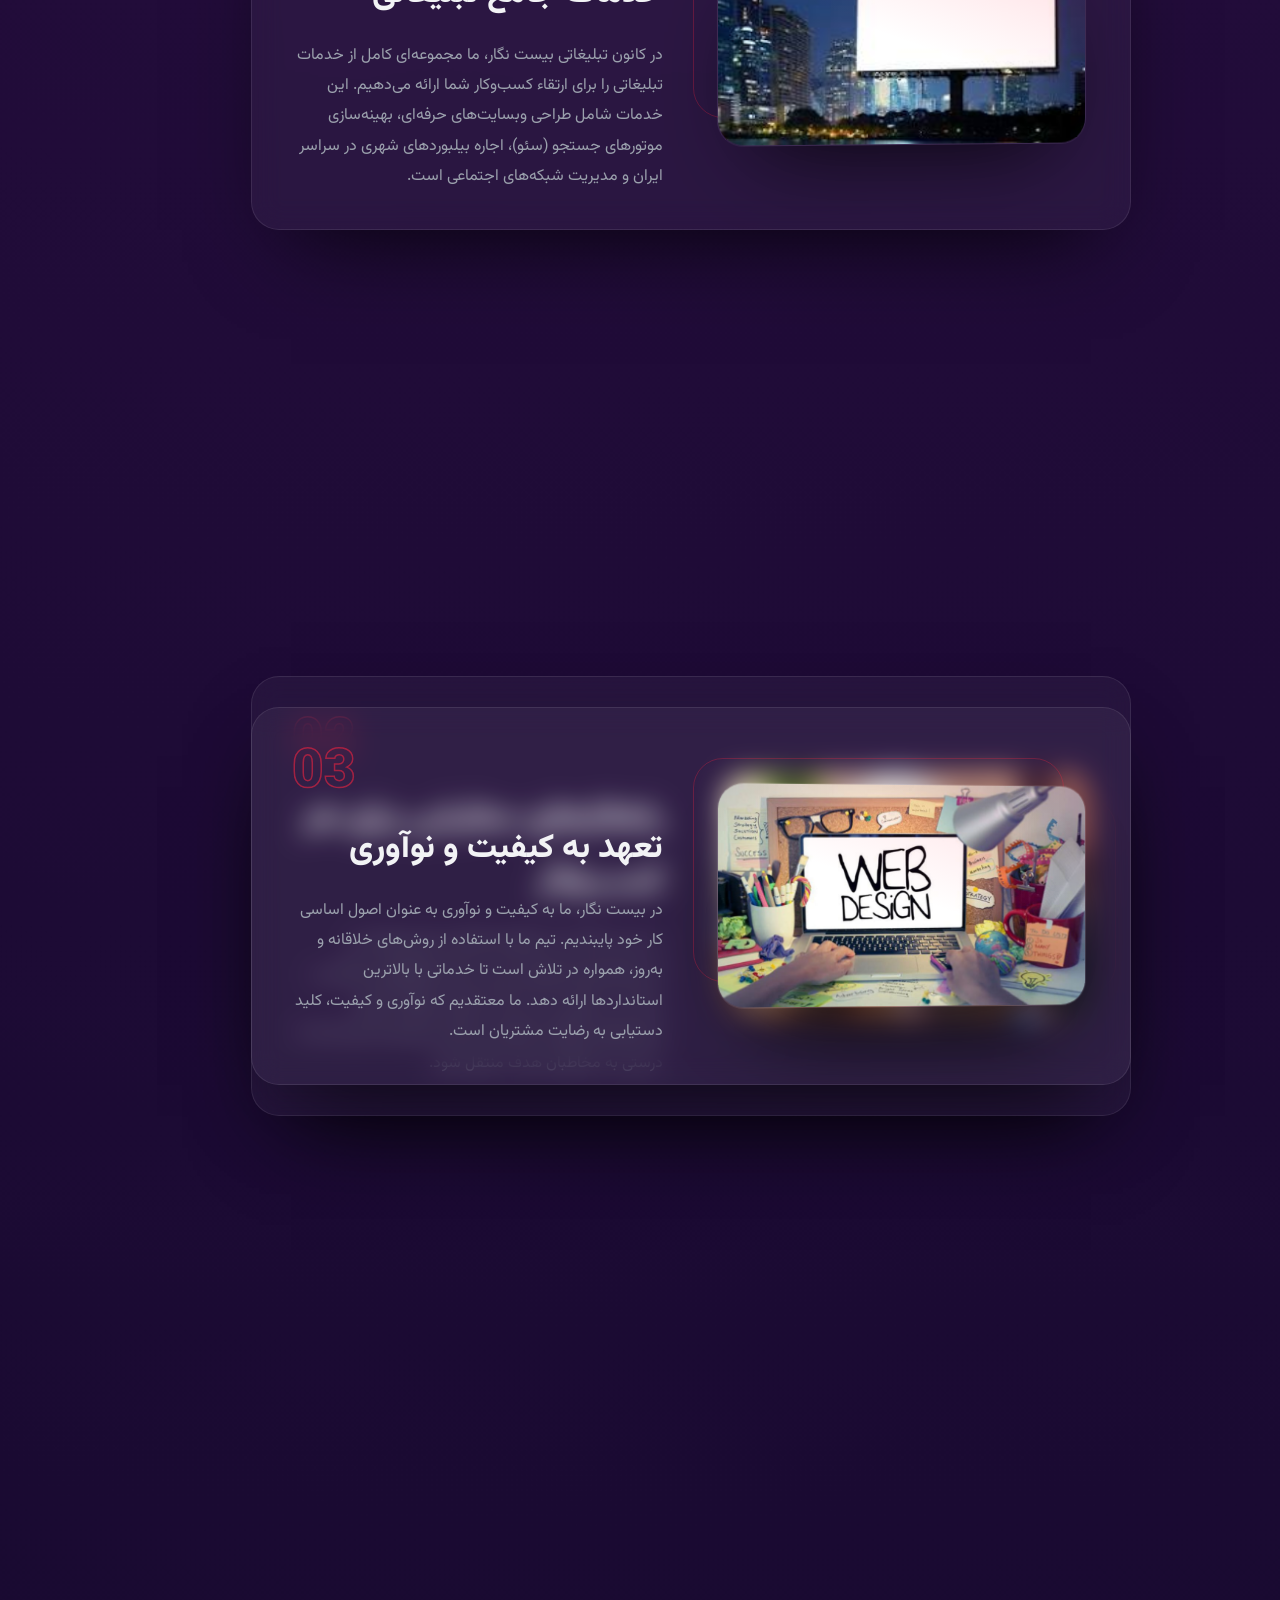
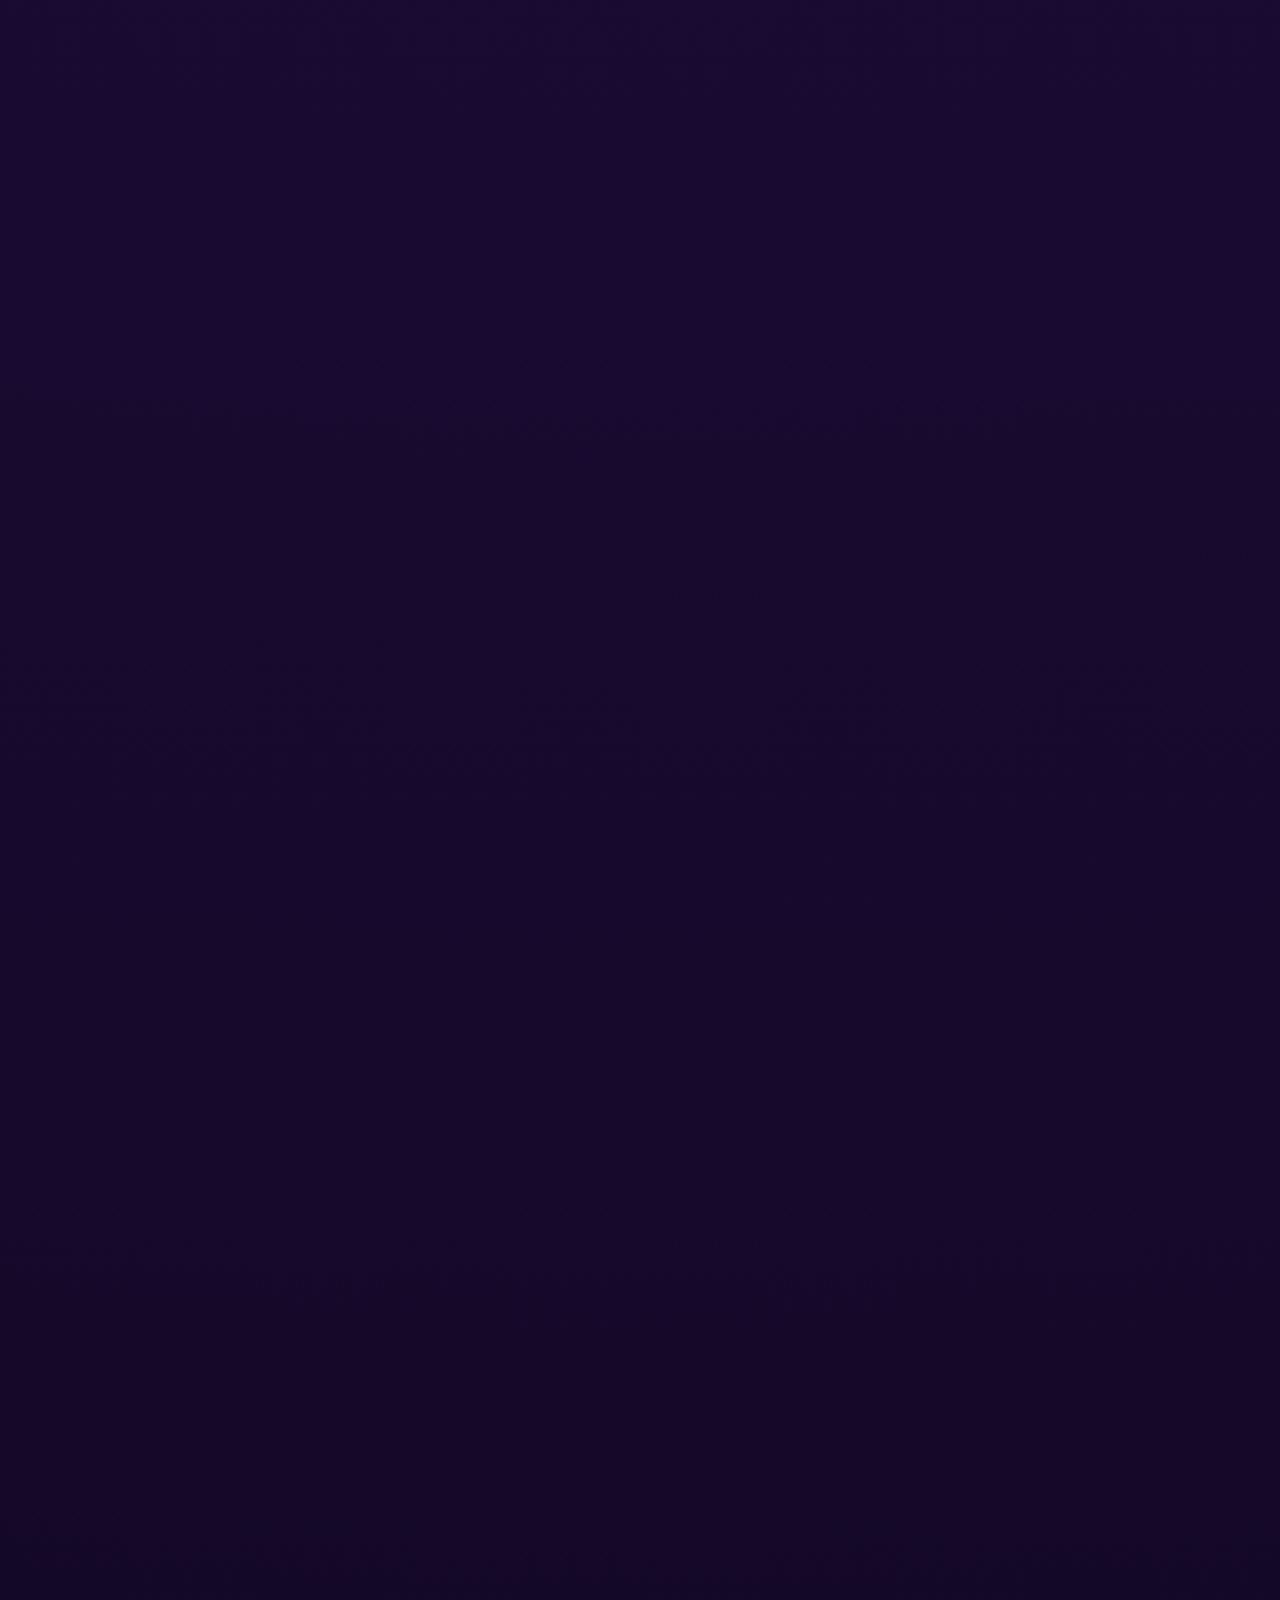
==== commit 93fb6337: "add bilboard" ====
--- a/20NegarSite/wwwroot/index.html
+++ b/20NegarSite/wwwroot/index.html
@@ -7,7 +7,7 @@
   <meta name="description" content="کانون آگهی و تبلیغاتی بیست نگار شهریار با مجوز ۵۶۶۵ — طراحی وب‌سایت، اجاره بیلبورد در سرتاسر ایران، سئو، مدیریت شبکه‌های اجتماعی، ساخت تیزر و کوچینگ کسب‌وکار">
   <meta name="theme-color" content="#060609">
   <link rel="icon" type="image/svg+xml" href="img/favicon.svg">
-  <link rel="stylesheet" href="css/style.css?v=20261112b">
+  <link rel="stylesheet" href="css/style.css?v=20261112d">
 </head>
 <body class="theme-instagram">
   <script>document.documentElement.classList.add('js')</script>
@@ -102,6 +102,13 @@
                 <div class="card-info">
                   <span>وردپرس</span>
                   <span>طراحی وب‌سایت</span>
+                </div>
+              </div>
+              <div class="card" data-flavor="billboard">
+                <img src="img/billboard-city.jpg" alt="تبلیغات محیطی">
+                <div class="card-info">
+                  <span>بیلبورد</span>
+                  <span>تبلیغات محیطی</span>
                 </div>
               </div>
             </div>
@@ -580,11 +587,11 @@
     <p class="t-msg"></p>
   </div>
 
-  <script src="vendor/gsap.min.js?v=20261112b"></script>
-  <script src="vendor/ScrollTrigger.min.js?v=20261112b"></script>
-  <script src="vendor/three.min.js?v=20261112b"></script>
-  <script src="vendor/lenis.min.js?v=20261112b"></script>
-  <script src="js/three-scene.js?v=20261112b"></script>
-  <script src="js/main.js?v=20261112b"></script>
+  <script src="vendor/gsap.min.js?v=20261112d"></script>
+  <script src="vendor/ScrollTrigger.min.js?v=20261112d"></script>
+  <script src="vendor/three.min.js?v=20261112d"></script>
+  <script src="vendor/lenis.min.js?v=20261112d"></script>
+  <script src="js/three-scene.js?v=20261112d"></script>
+  <script src="js/main.js?v=20261112d"></script>
 </body>
 </html>
--- a/20NegarSite/wwwroot/css/style.css
+++ b/20NegarSite/wwwroot/css/style.css
@@ -27,6 +27,7 @@
 
 body.theme-instagram{--bg-inner:#3a1152;--bg-mid:#190a31;--bg-outer:#070410}
 body.theme-wordpress{--bg-inner:#0d3a5c;--bg-mid:#07203a;--bg-outer:#03070d}
+body.theme-billboard{--bg-inner:#420c18;--bg-mid:#20050d;--bg-outer:#0b0205}
 
 *,*::before,*::after{margin:0;padding:0;box-sizing:border-box}
 html{scrollbar-width:thin;scrollbar-color:#2a0d14 #0a0a0f}
@@ -136,7 +137,7 @@
 .mmenu-meta{margin-top:6vh;color:var(--muted);display:flex;flex-direction:column;gap:6px}
 
 .hero{min-height:100svh;display:flex;align-items:center;padding:150px 0 60px;overflow:hidden}
-.hero-content{display:flex;justify-content:space-between;align-items:stretch;width:100%;position:relative}
+.hero-content{display:flex;justify-content:space-between;align-items:stretch;width:100%;position:relative;padding-inline:clamp(18px,3.5vw,64px)}
 .hero-left{display:flex;flex-direction:column;padding:2rem 0;gap:1.6rem;z-index:5;max-width:580px}
 .hero-chip{display:inline-flex;align-items:center;gap:10px;background:var(--surface);border:1px solid var(--line);backdrop-filter:blur(12px);padding:9px 18px;border-radius:99px;font-size:.88rem;font-weight:600;color:var(--muted);width:fit-content}
 .hero-chip b{color:var(--red-soft)}
@@ -155,7 +156,7 @@
 .award-subtitle{font-size:.85rem;font-weight:700}
 .hero-right{display:flex;flex-direction:column;justify-content:space-between;align-items:flex-end;text-align:right;padding:2rem 0;z-index:5;width:430px;pointer-events:none}
 .product-carousel{display:flex;flex-direction:column;gap:1.4rem;align-items:flex-end;pointer-events:auto}
-.carousel-cards{display:flex;gap:1rem}
+.carousel-cards{display:flex;gap:.8rem}
 .card{background:var(--surface);border:1px solid var(--line);padding:1rem;padding-top:4.2rem;border-radius:28px;display:flex;flex-direction:column;align-items:center;gap:1rem;transition:all .4s cubic-bezier(.175,.885,.32,1.275);width:135px;position:relative;backdrop-filter:blur(10px);text-align:center}
 .card:hover{background:rgba(255,255,255,.12);border-color:rgba(255,255,255,.4)}
 .card.active{border-color:#fbcfe8}
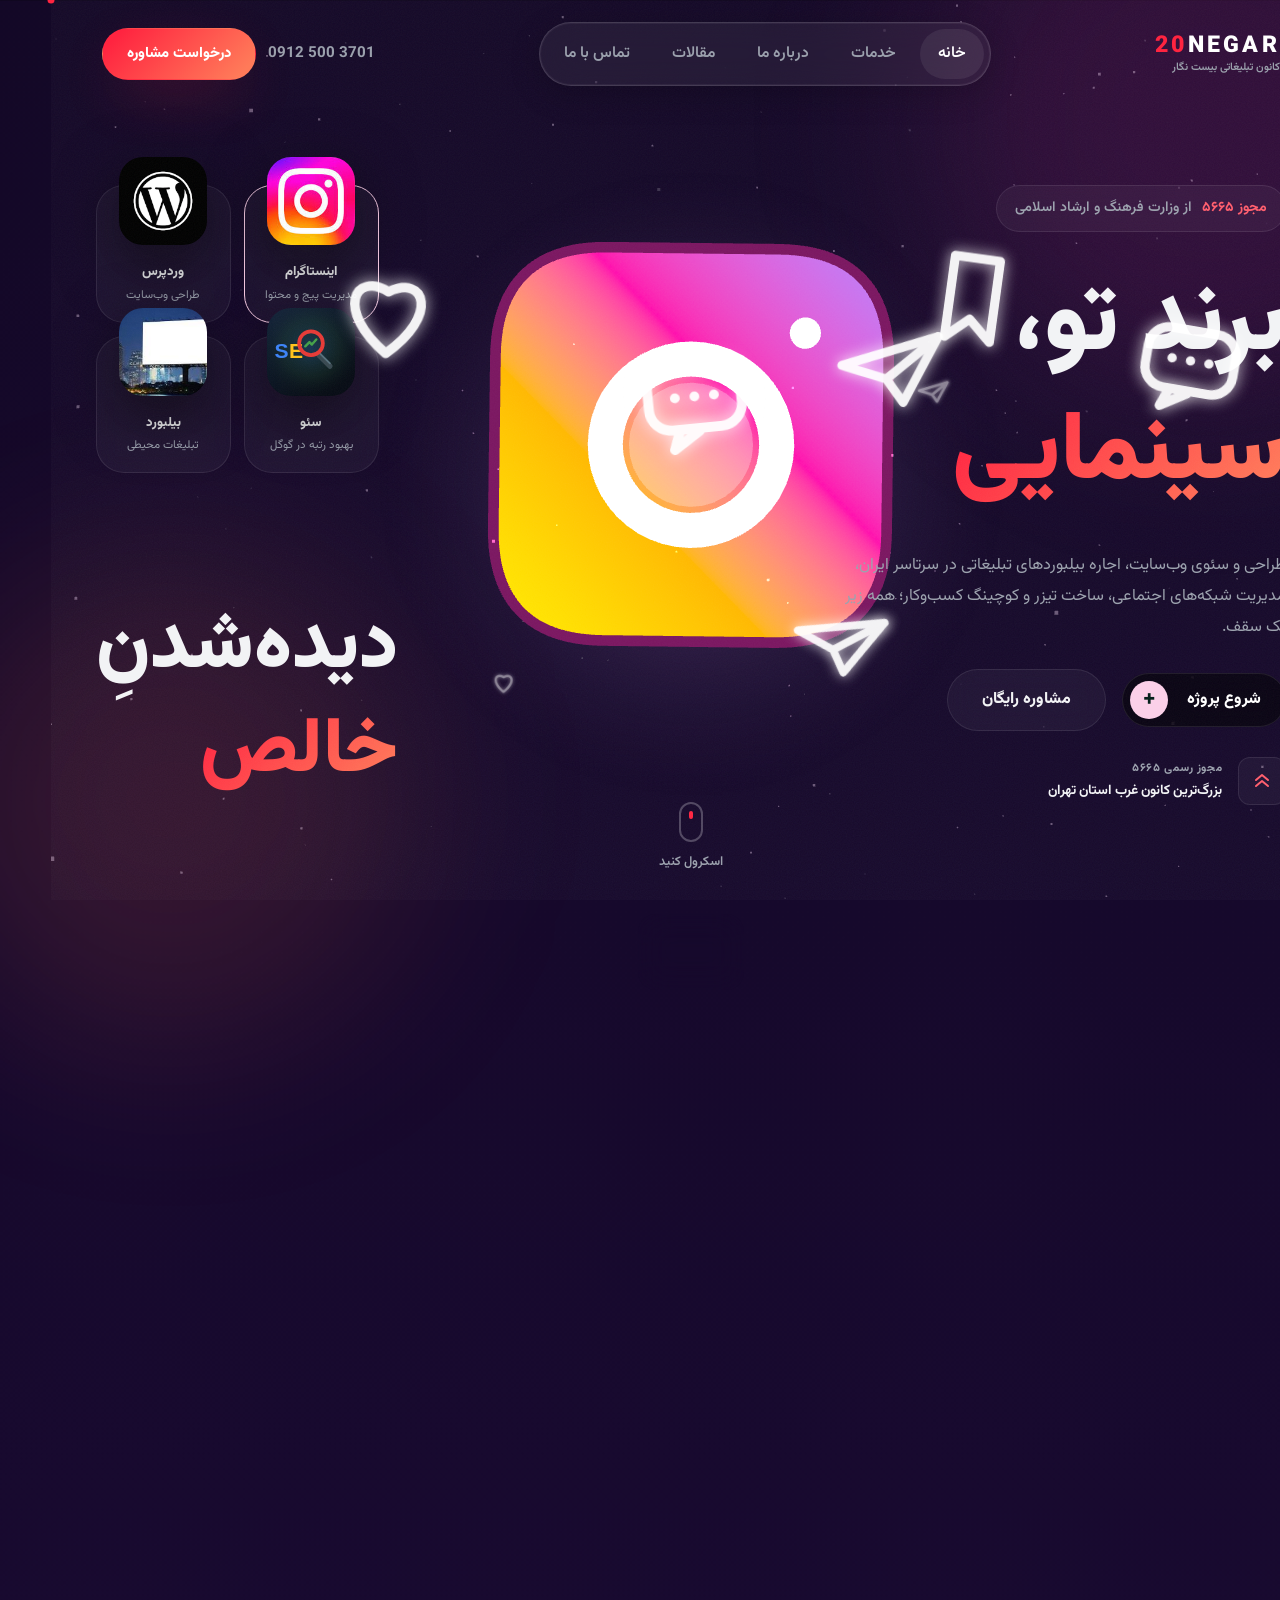
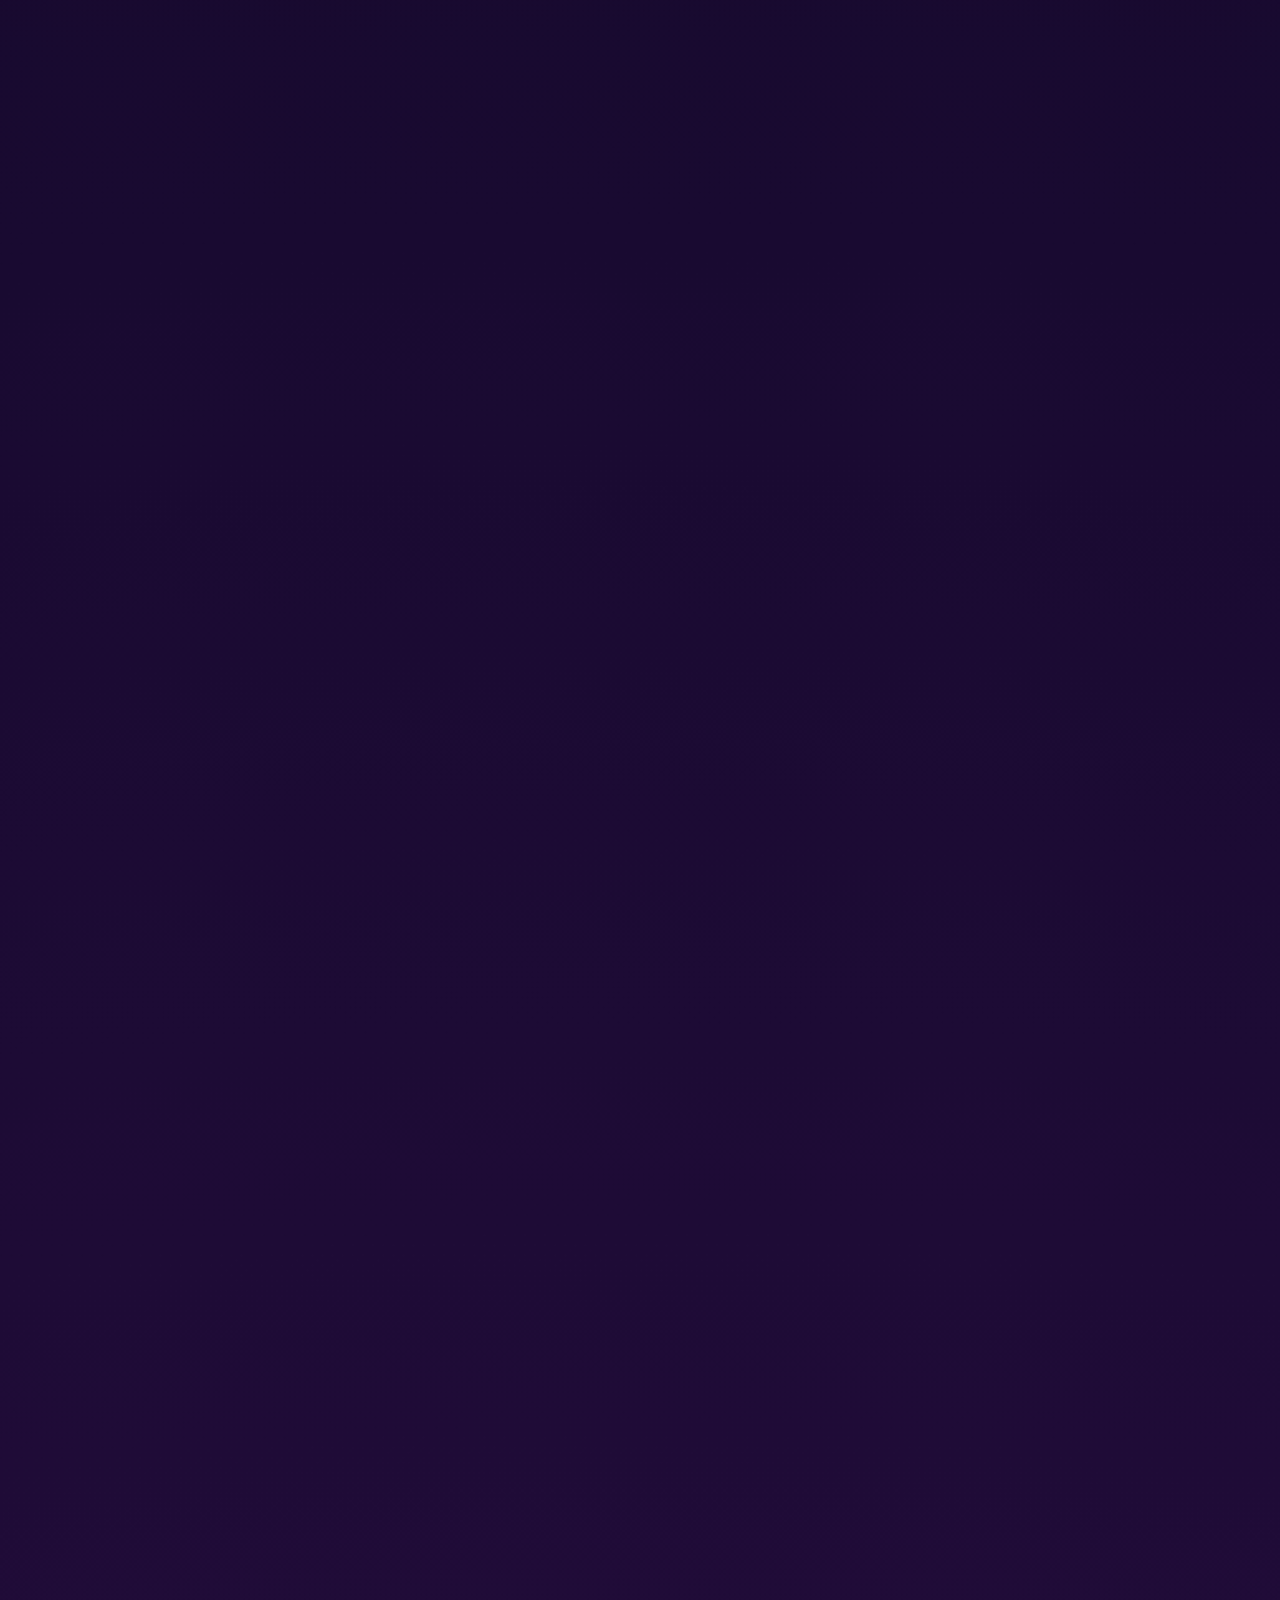
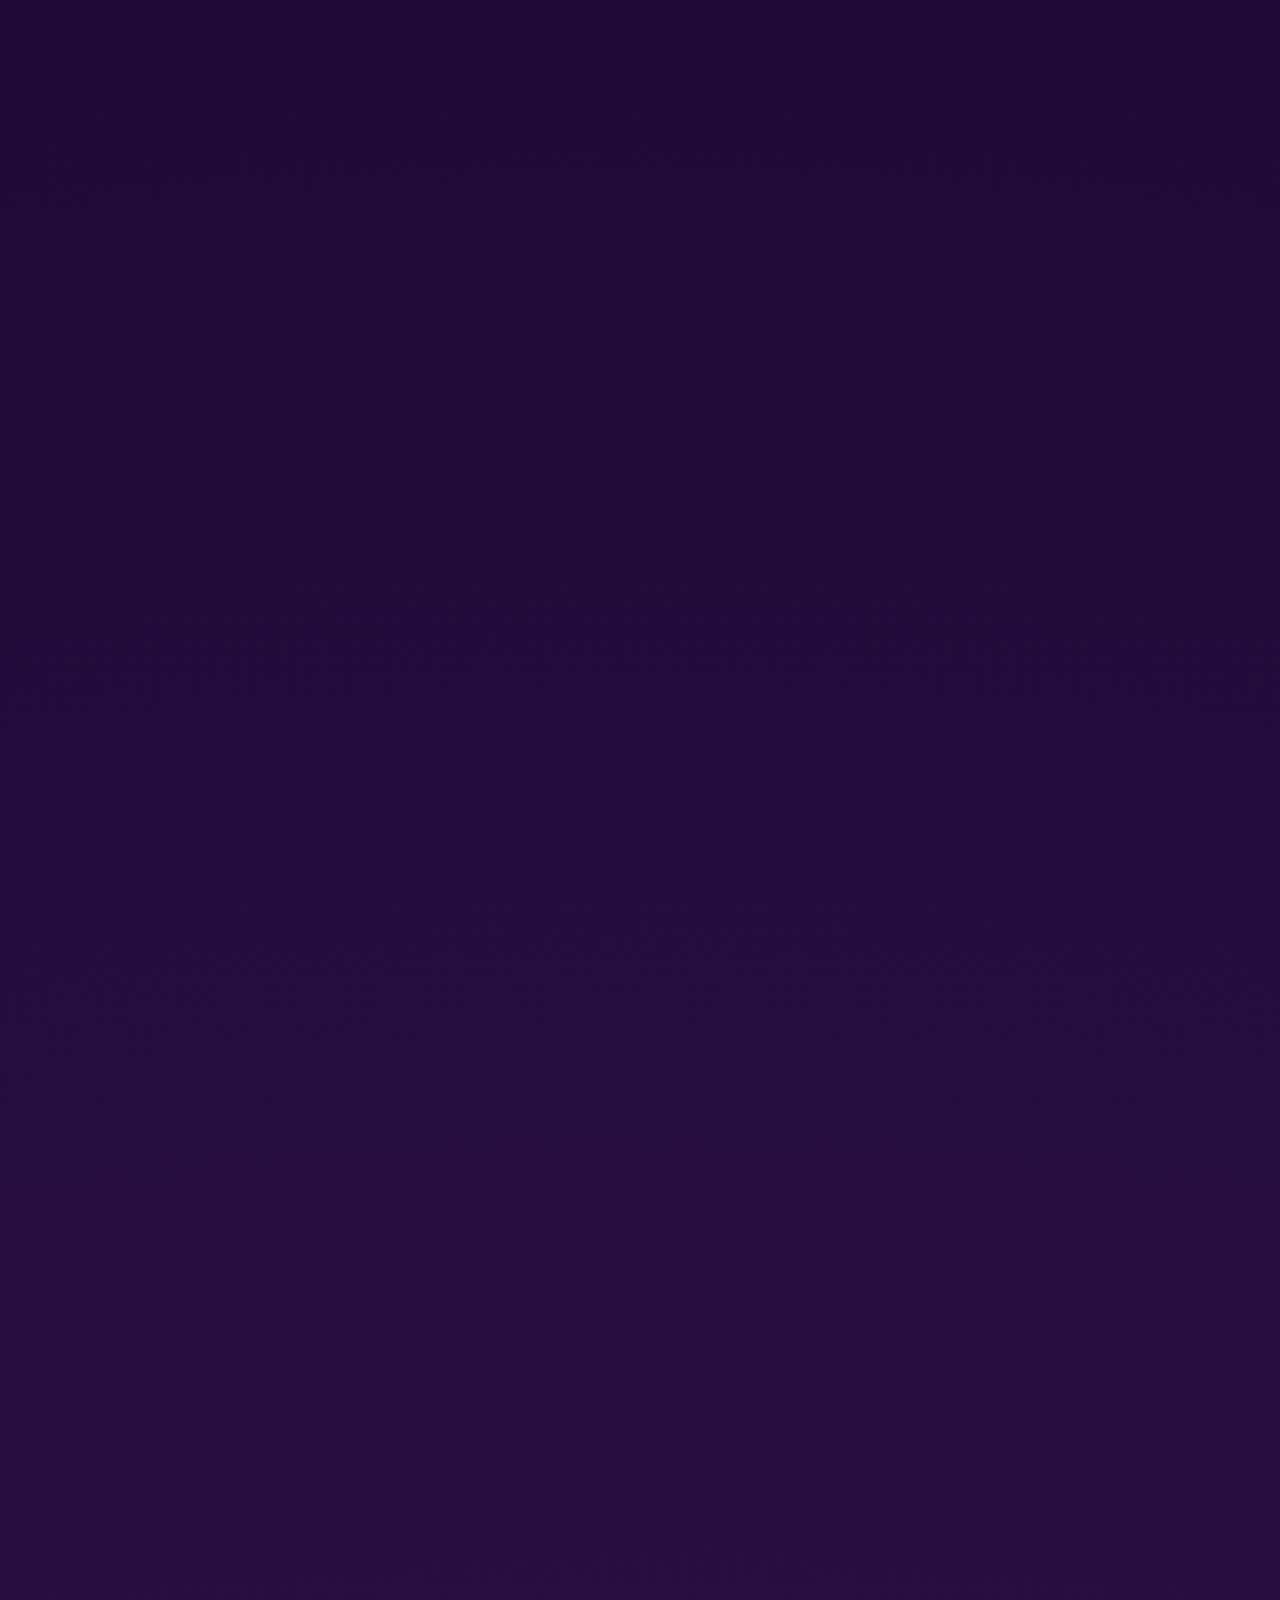
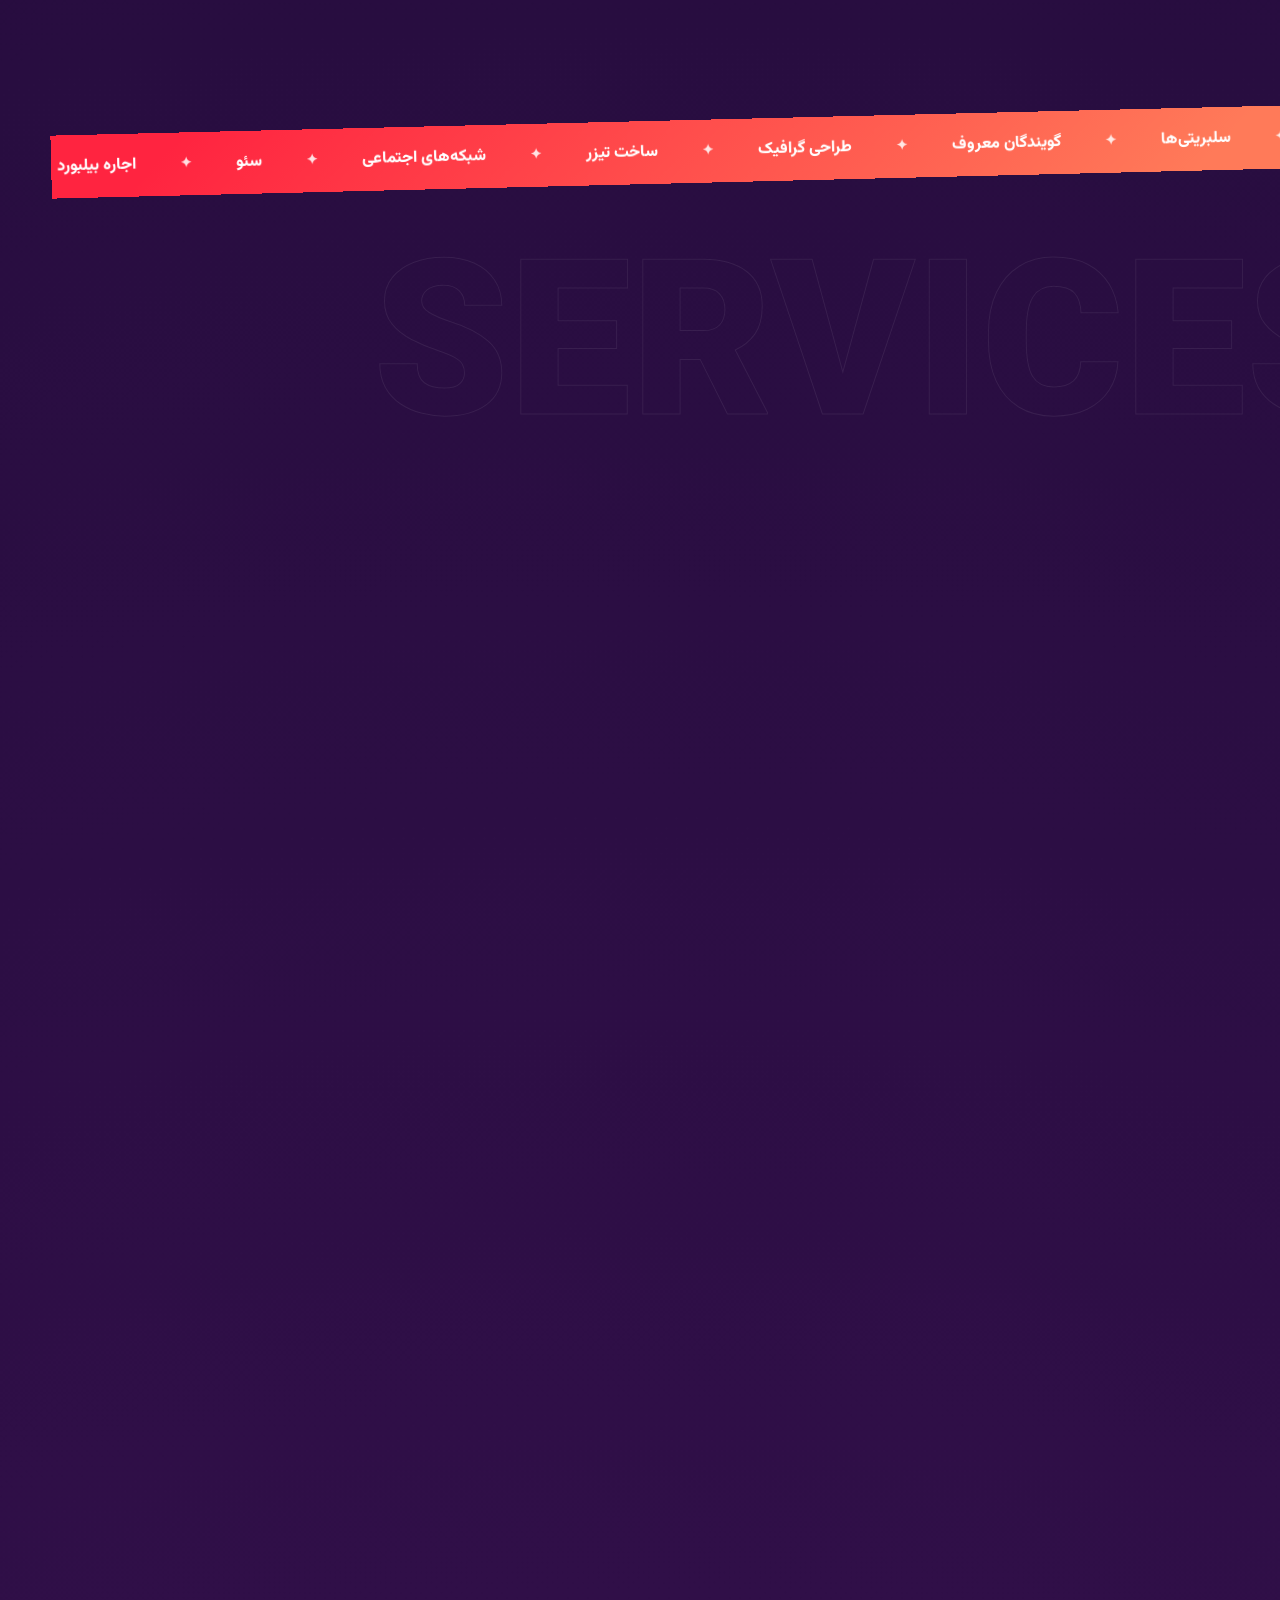
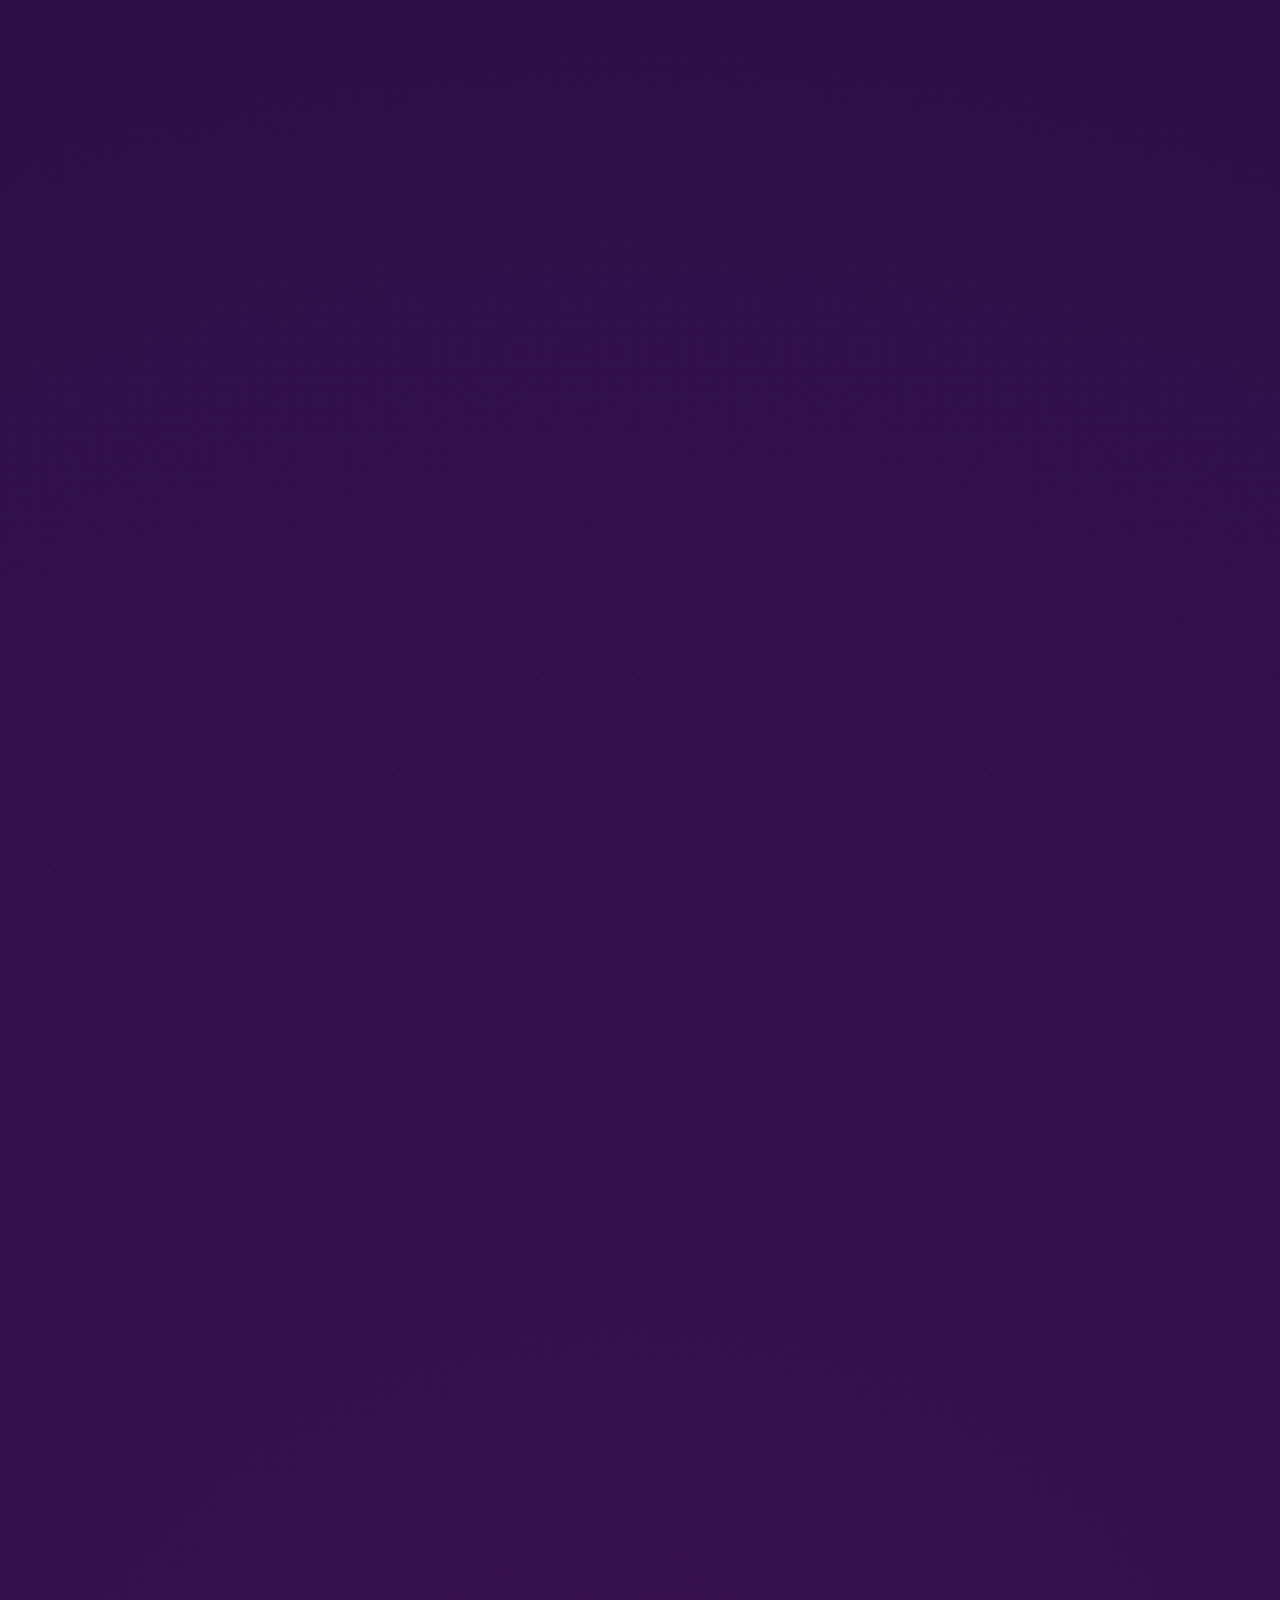
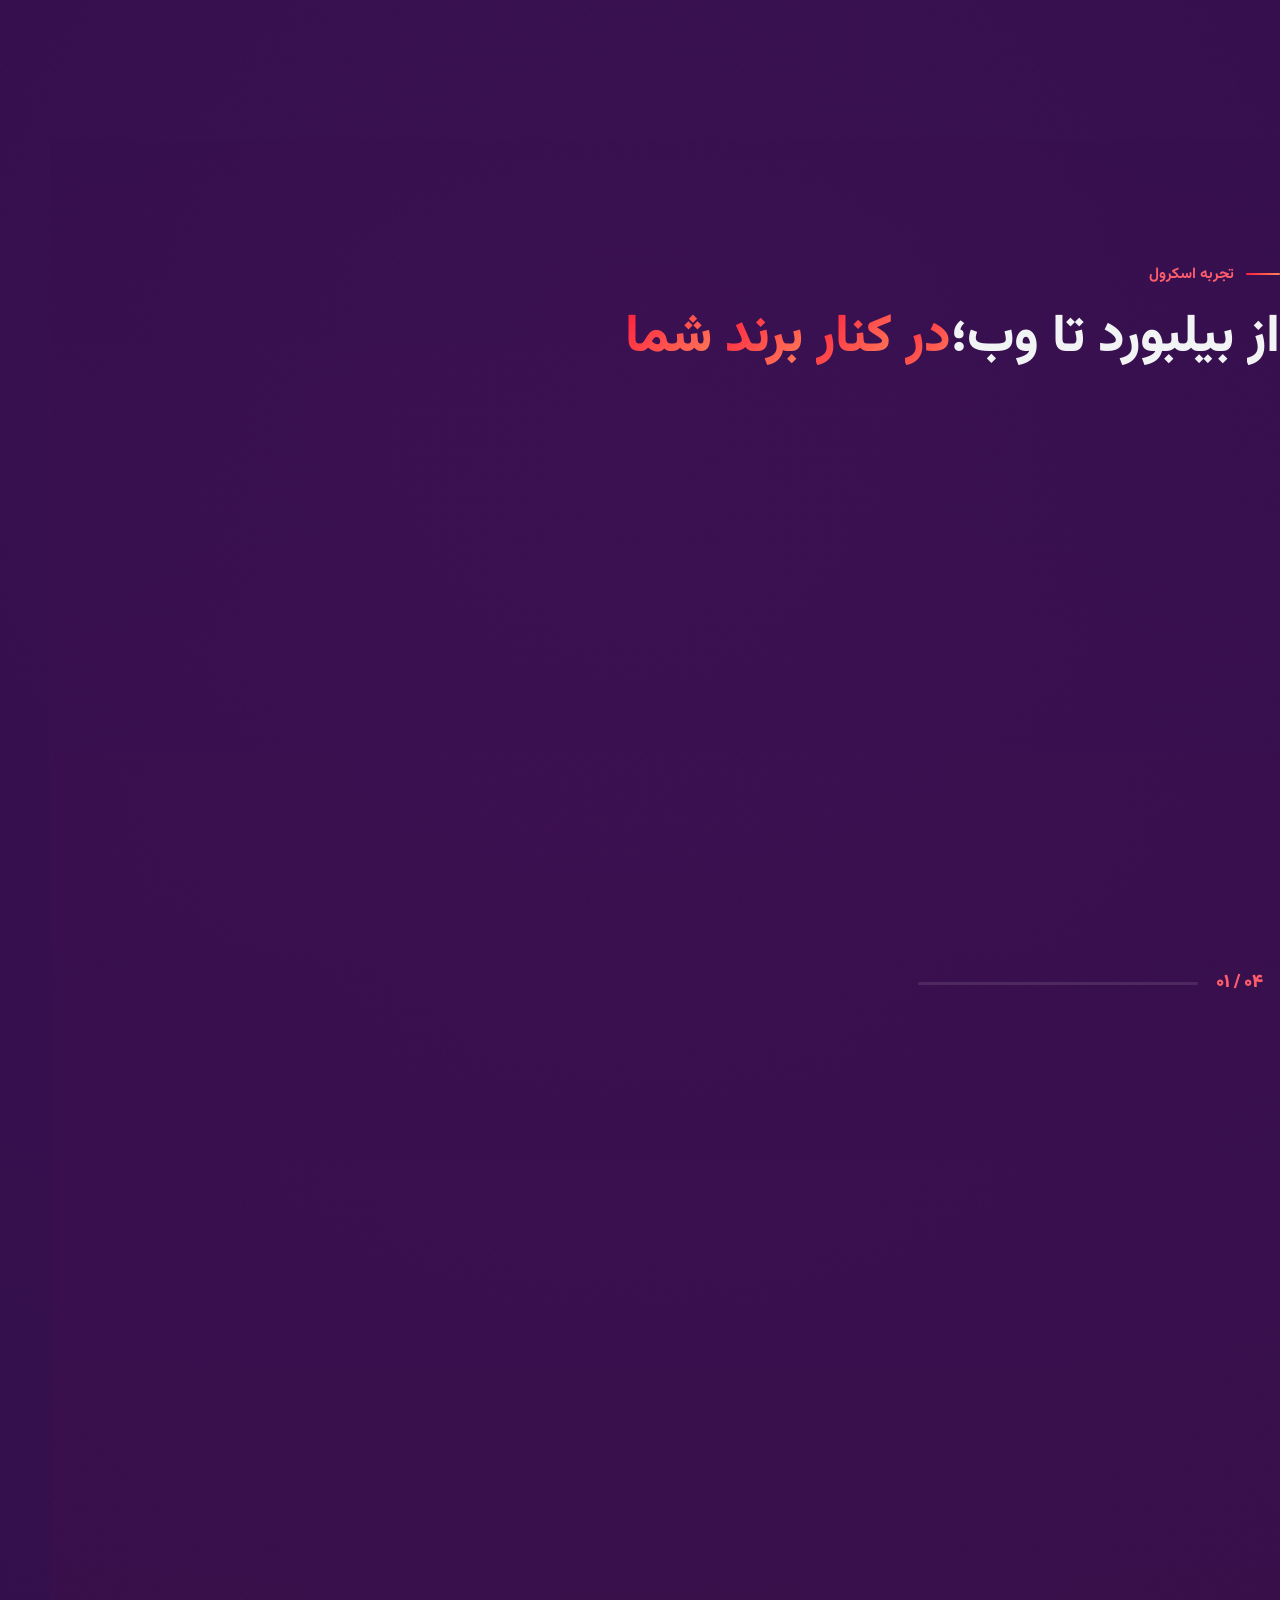
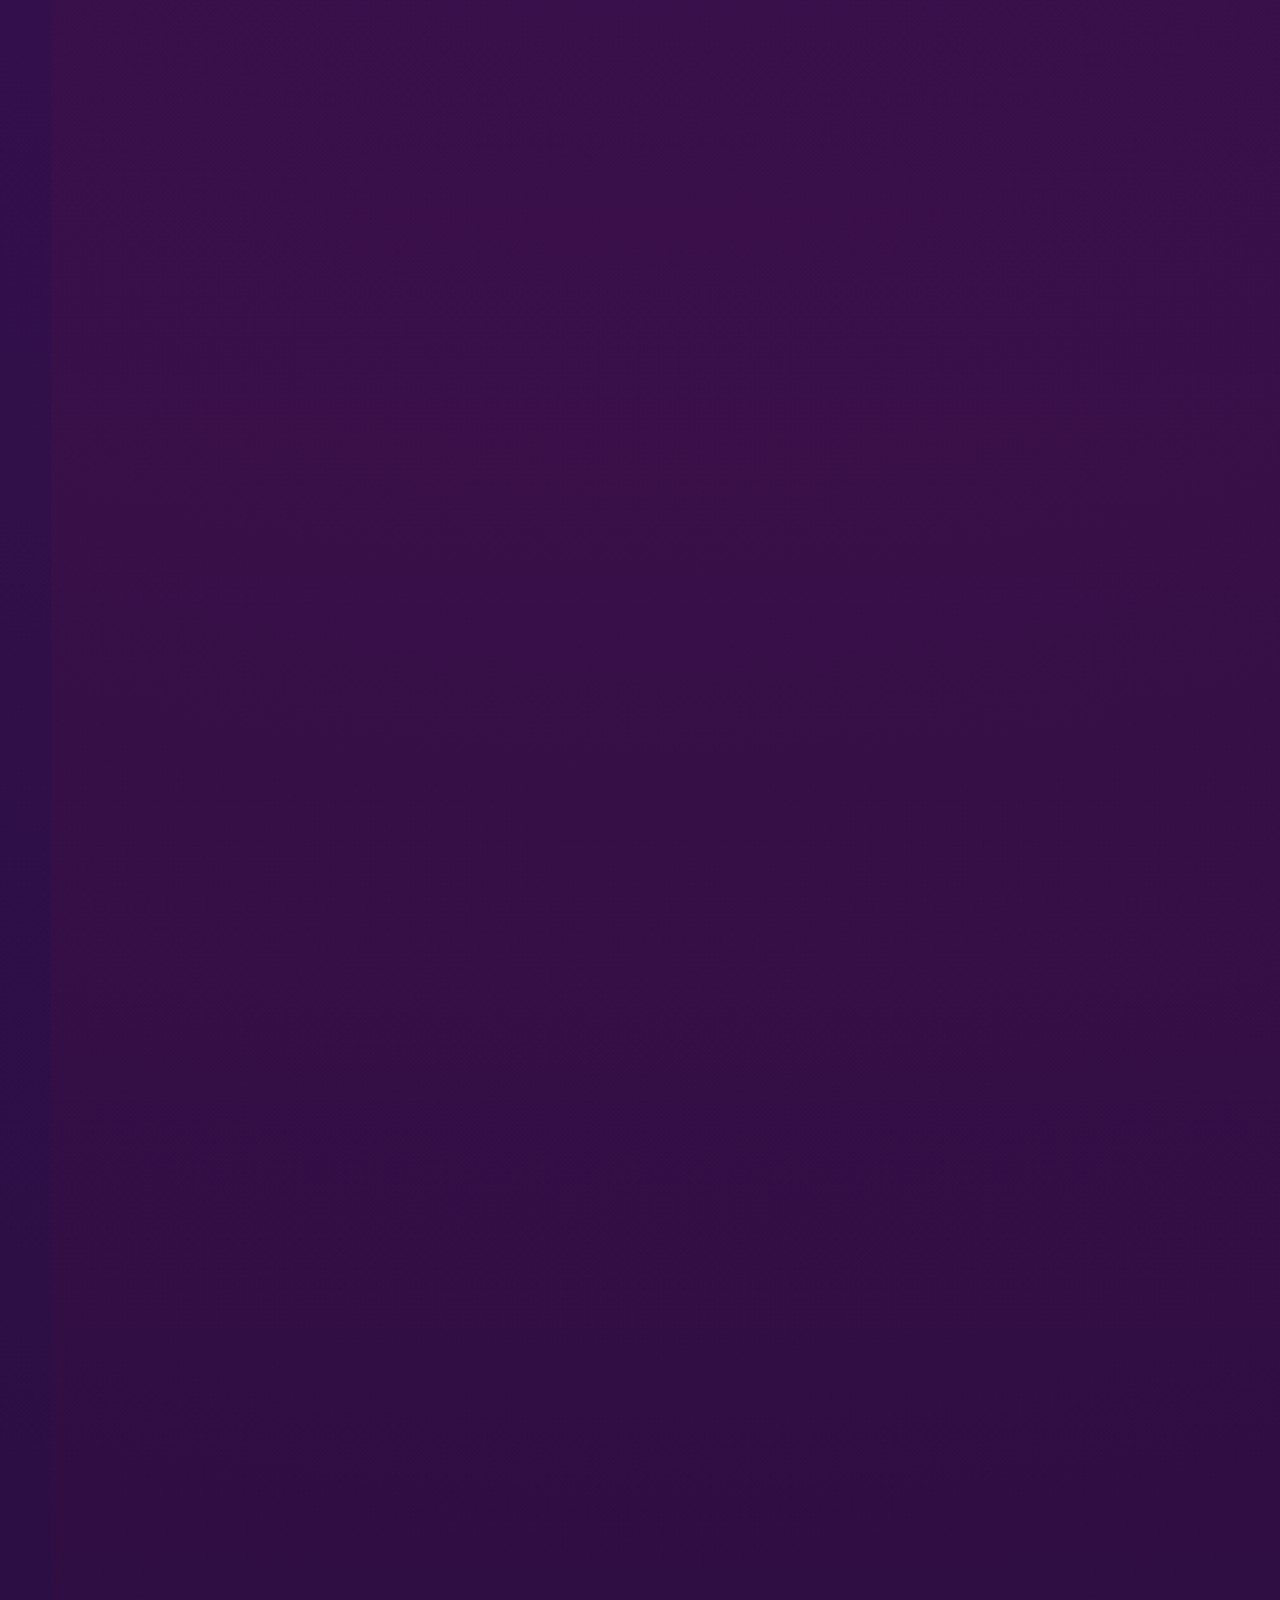
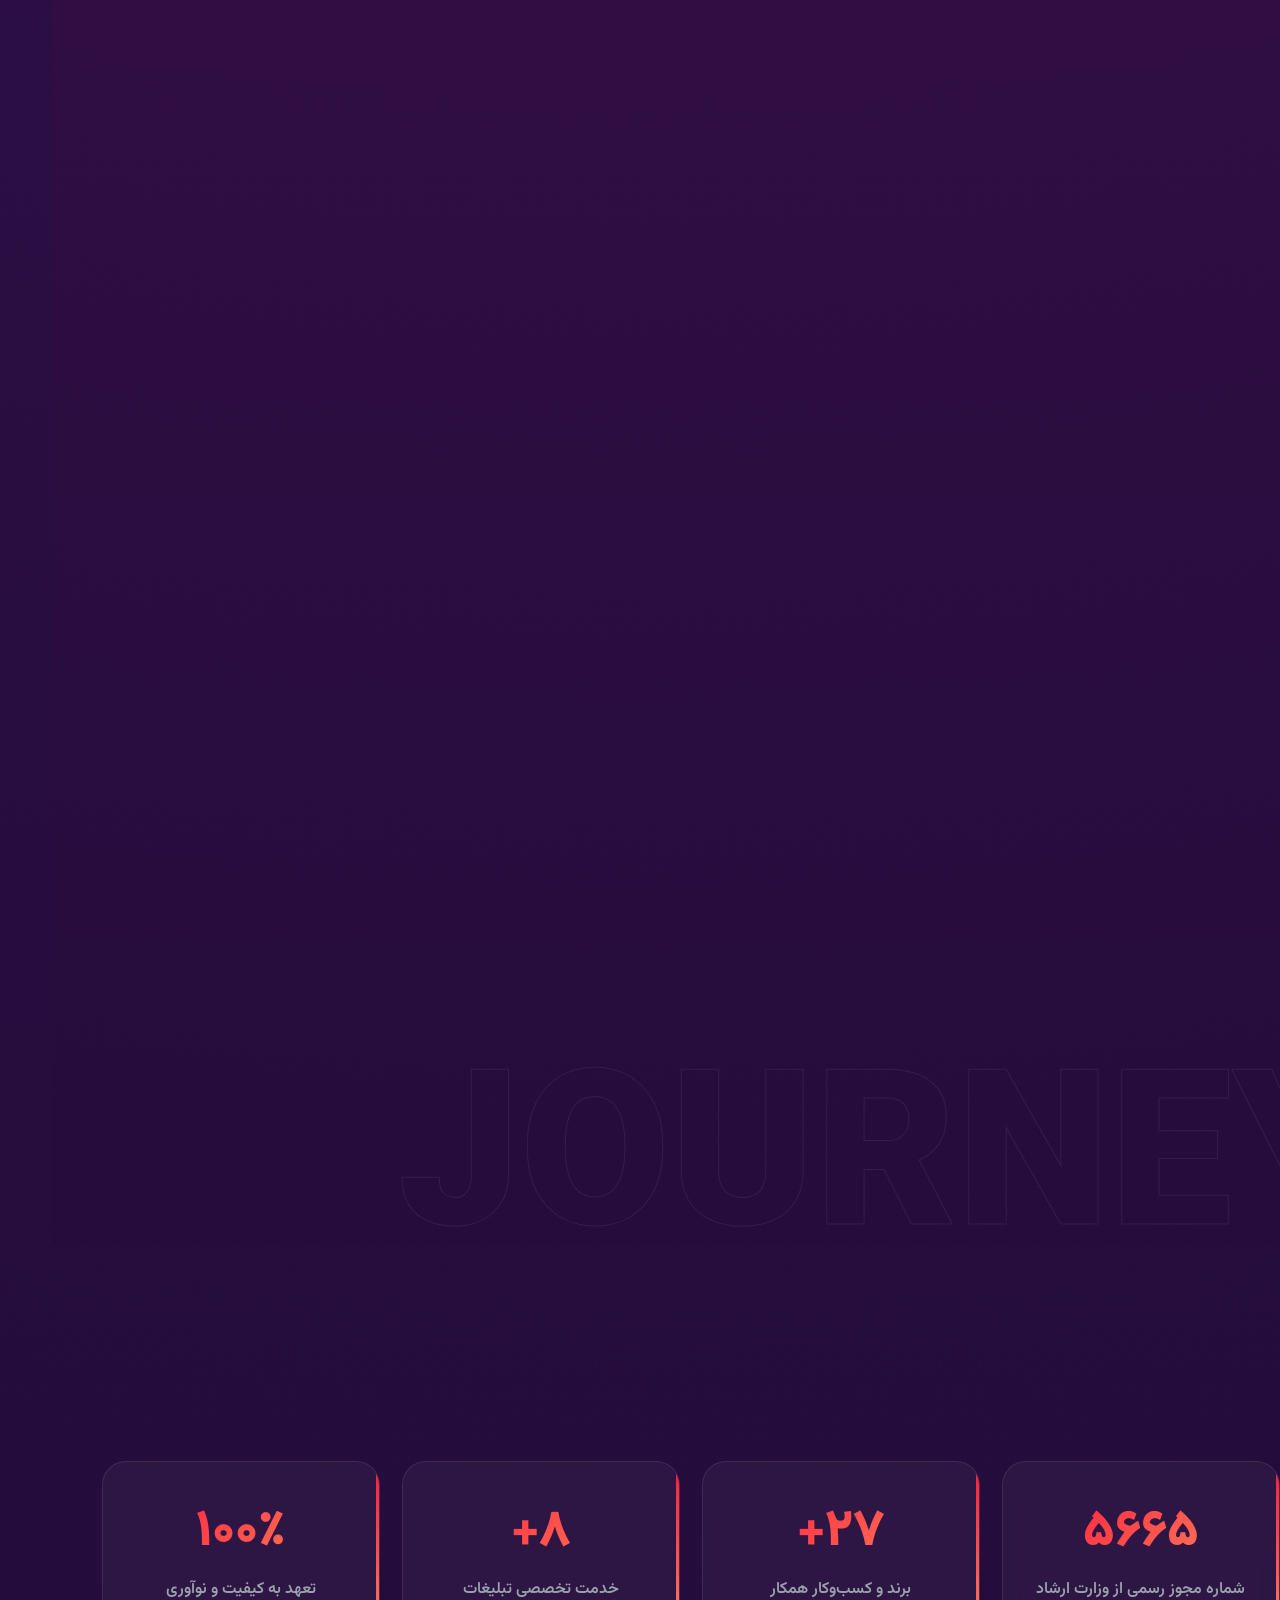
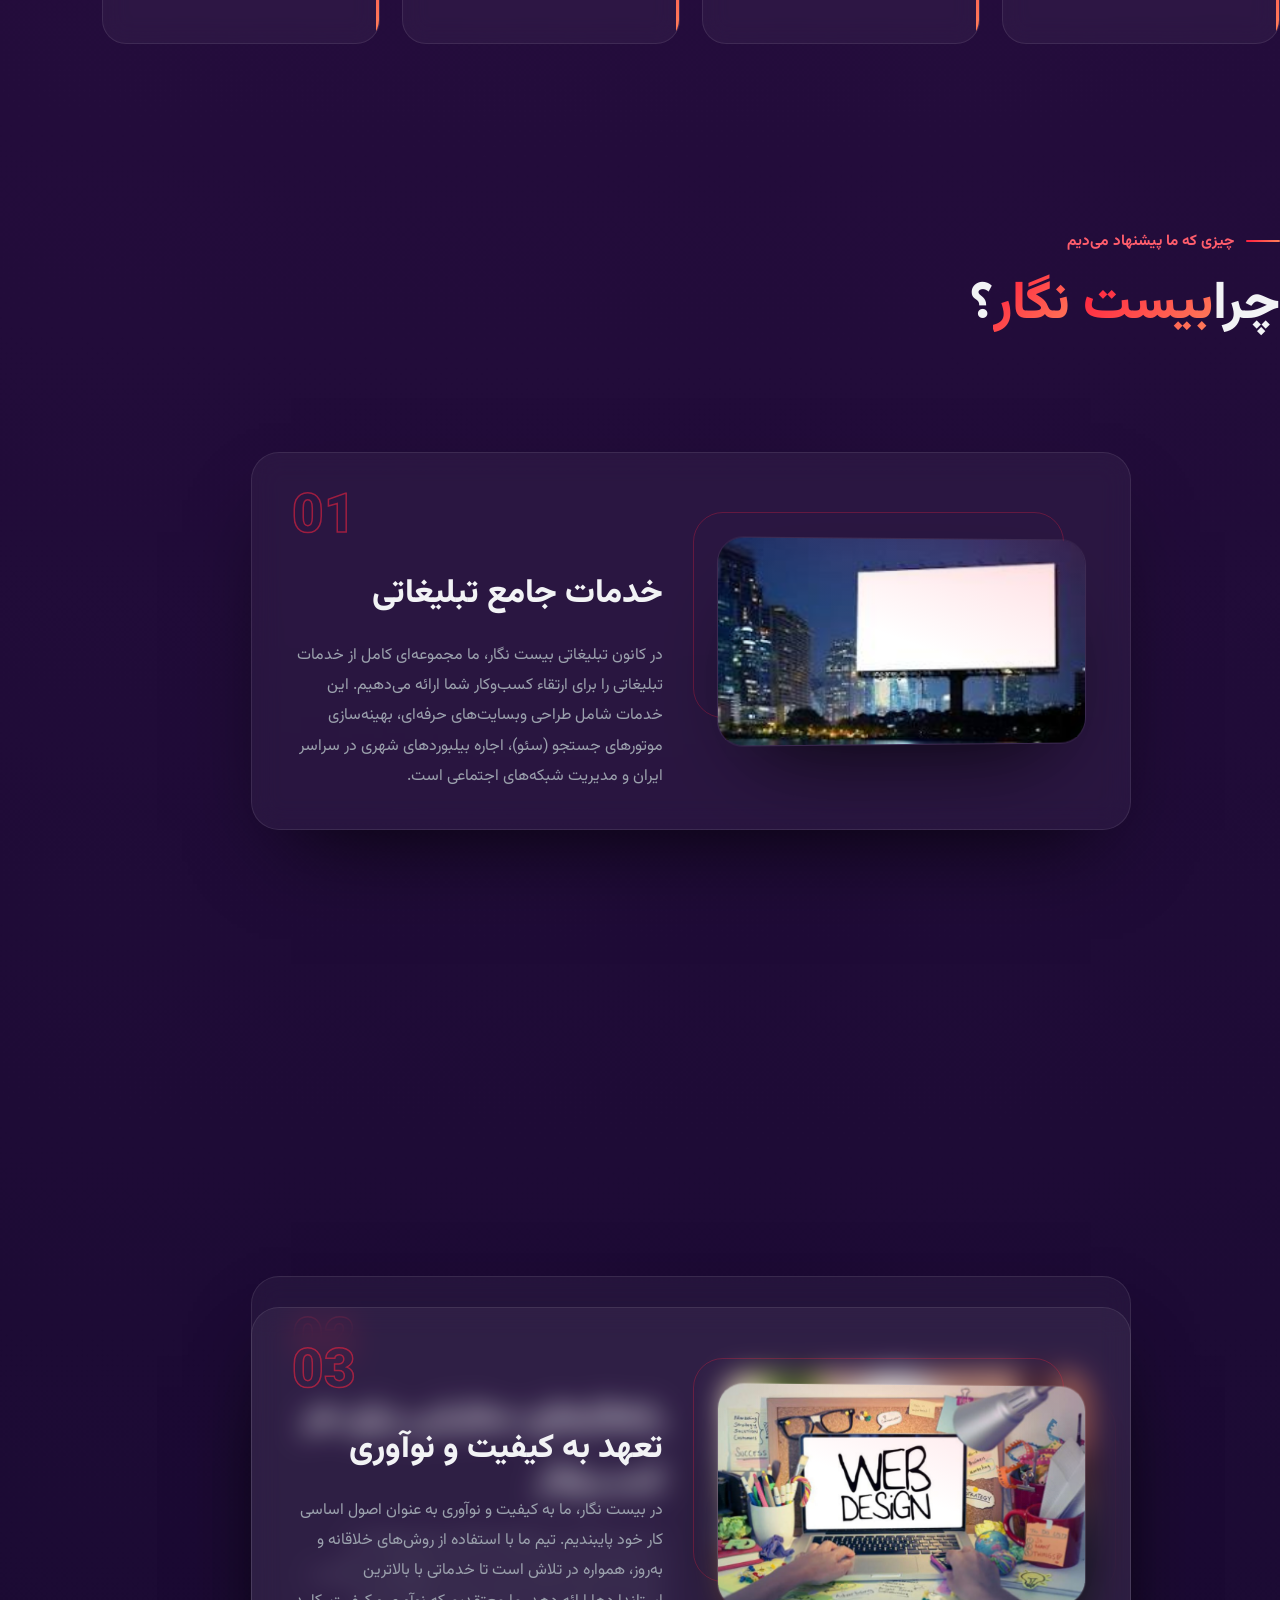
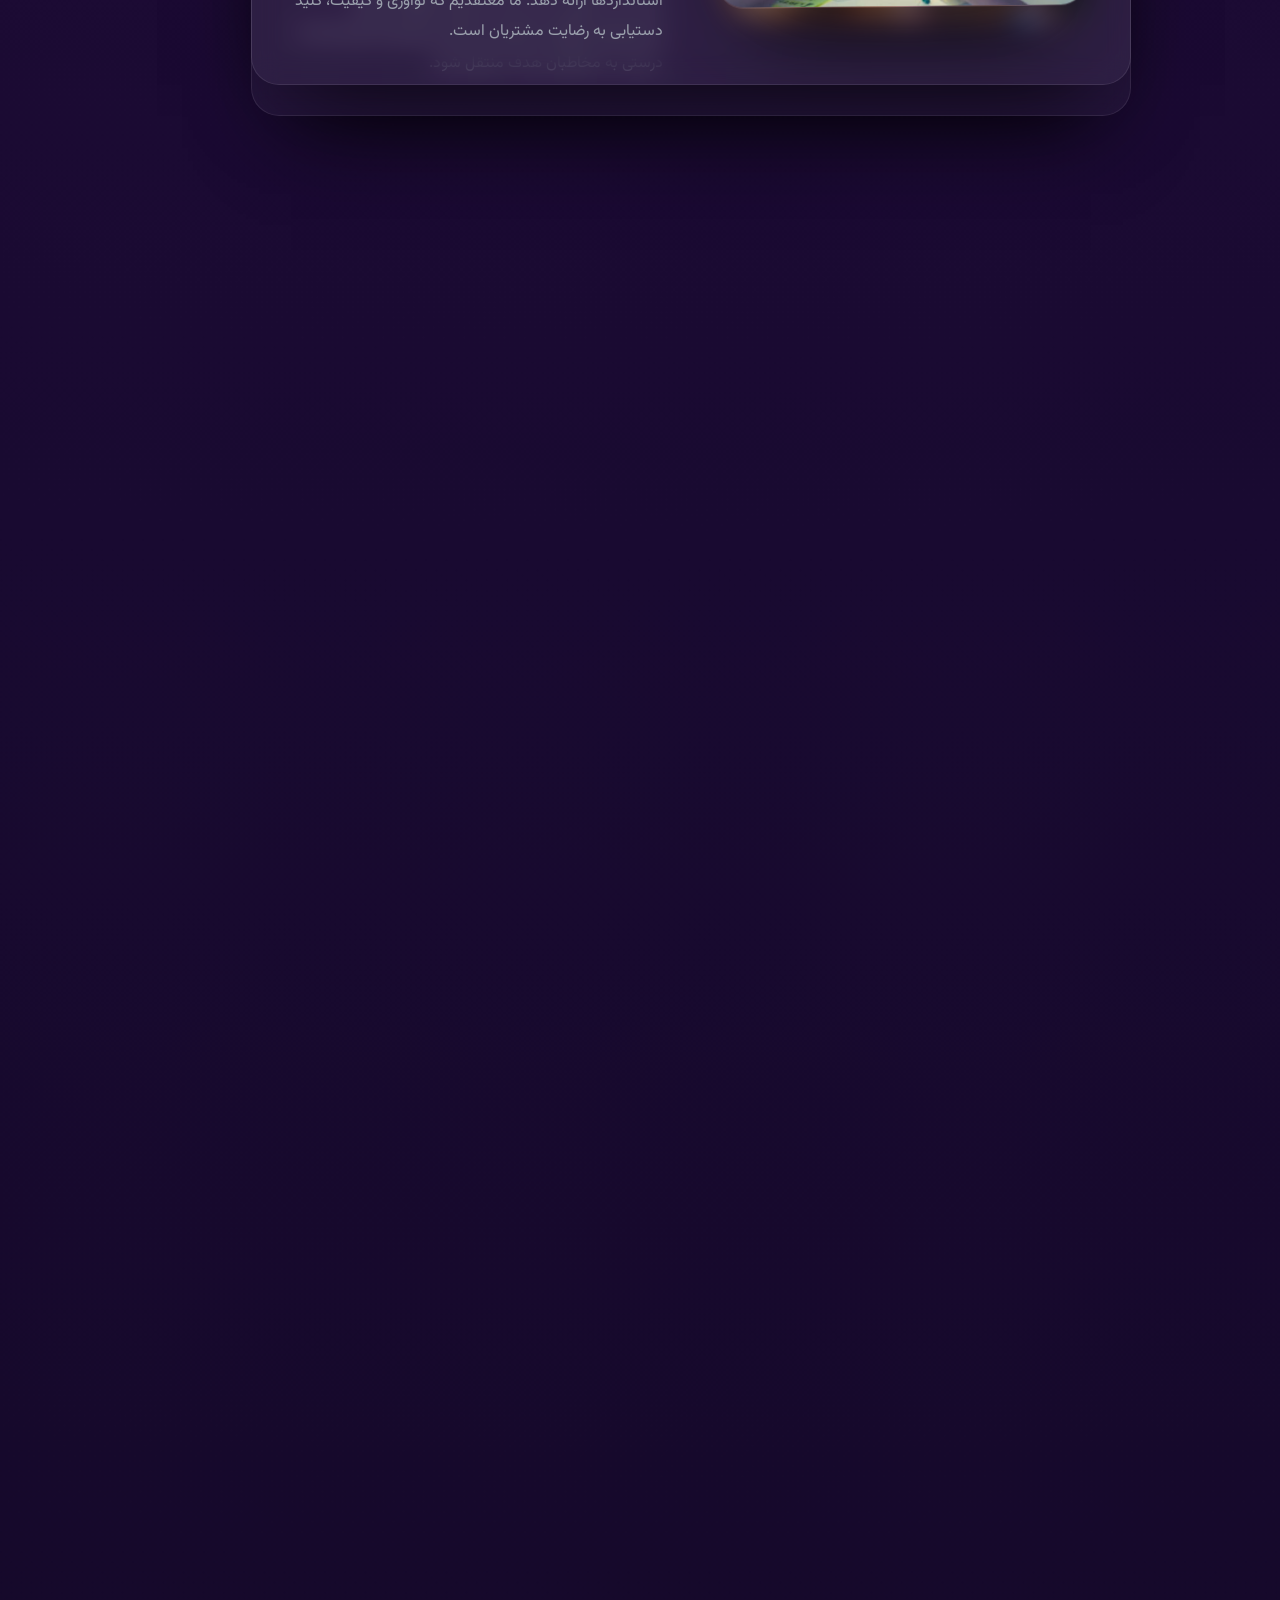
==== commit fd99e510: "Add SEO logo" ====
--- a/20NegarSite/wwwroot/index.html
+++ b/20NegarSite/wwwroot/index.html
@@ -7,7 +7,7 @@
   <meta name="description" content="کانون آگهی و تبلیغاتی بیست نگار شهریار با مجوز ۵۶۶۵ — طراحی وب‌سایت، اجاره بیلبورد در سرتاسر ایران، سئو، مدیریت شبکه‌های اجتماعی، ساخت تیزر و کوچینگ کسب‌وکار">
   <meta name="theme-color" content="#060609">
   <link rel="icon" type="image/svg+xml" href="img/favicon.svg">
-  <link rel="stylesheet" href="css/style.css?v=20261112d">
+  <link rel="stylesheet" href="css/style.css?v=20261119f">
 </head>
 <body class="theme-instagram">
   <script>document.documentElement.classList.add('js')</script>
@@ -102,6 +102,13 @@
                 <div class="card-info">
                   <span>وردپرس</span>
                   <span>طراحی وب‌سایت</span>
+                </div>
+              </div>
+              <div class="card" data-flavor="seo">
+                <img src="img/logo-seo.svg" alt="سئو">
+                <div class="card-info">
+                  <span>سئو</span>
+                  <span>بهبود رتبه در گوگل</span>
                 </div>
               </div>
               <div class="card" data-flavor="billboard">
@@ -587,11 +594,11 @@
     <p class="t-msg"></p>
   </div>
 
-  <script src="vendor/gsap.min.js?v=20261112d"></script>
-  <script src="vendor/ScrollTrigger.min.js?v=20261112d"></script>
-  <script src="vendor/three.min.js?v=20261112d"></script>
-  <script src="vendor/lenis.min.js?v=20261112d"></script>
-  <script src="js/three-scene.js?v=20261112d"></script>
-  <script src="js/main.js?v=20261112d"></script>
+  <script src="vendor/gsap.min.js?v=20261119f"></script>
+  <script src="vendor/ScrollTrigger.min.js?v=20261119f"></script>
+  <script src="vendor/three.min.js?v=20261119f"></script>
+  <script src="vendor/lenis.min.js?v=20261119f"></script>
+  <script src="js/three-scene.js?v=20261119f"></script>
+  <script src="js/main.js?v=20261119f"></script>
 </body>
 </html>
--- a/20NegarSite/wwwroot/css/style.css
+++ b/20NegarSite/wwwroot/css/style.css
@@ -27,6 +27,7 @@
 
 body.theme-instagram{--bg-inner:#3a1152;--bg-mid:#190a31;--bg-outer:#070410}
 body.theme-wordpress{--bg-inner:#0d3a5c;--bg-mid:#07203a;--bg-outer:#03070d}
+body.theme-seo{--bg-inner:#0a2f45;--bg-mid:#05141f;--bg-outer:#02070c}
 body.theme-billboard{--bg-inner:#420c18;--bg-mid:#20050d;--bg-outer:#0b0205}
 
 *,*::before,*::after{margin:0;padding:0;box-sizing:border-box}
@@ -156,7 +157,7 @@
 .award-subtitle{font-size:.85rem;font-weight:700}
 .hero-right{display:flex;flex-direction:column;justify-content:space-between;align-items:flex-end;text-align:right;padding:2rem 0;z-index:5;width:430px;pointer-events:none}
 .product-carousel{display:flex;flex-direction:column;gap:1.4rem;align-items:flex-end;pointer-events:auto}
-.carousel-cards{display:flex;gap:.8rem}
+.carousel-cards{display:flex;flex-wrap:wrap;justify-content:flex-end;gap:.8rem}
 .card{background:var(--surface);border:1px solid var(--line);padding:1rem;padding-top:4.2rem;border-radius:28px;display:flex;flex-direction:column;align-items:center;gap:1rem;transition:all .4s cubic-bezier(.175,.885,.32,1.275);width:135px;position:relative;backdrop-filter:blur(10px);text-align:center}
 .card:hover{background:rgba(255,255,255,.12);border-color:rgba(255,255,255,.4)}
 .card.active{border-color:#fbcfe8}
